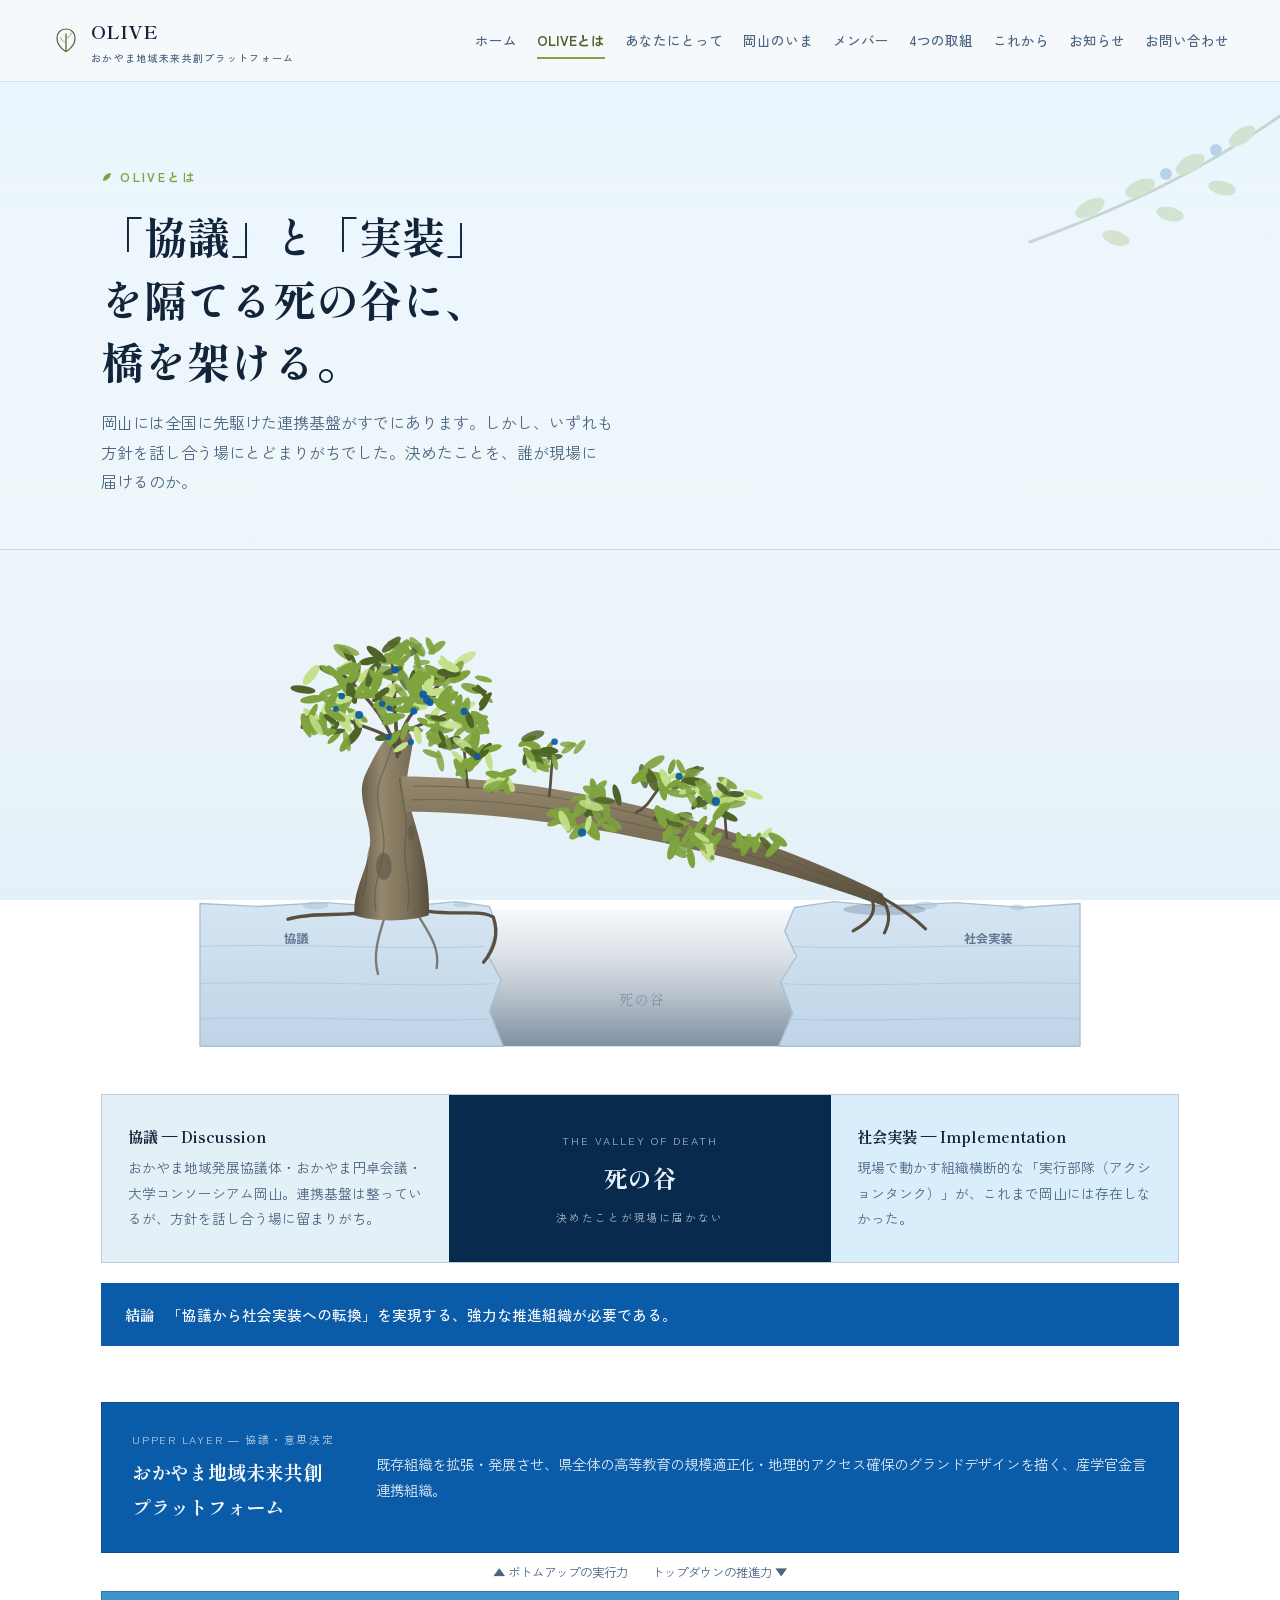
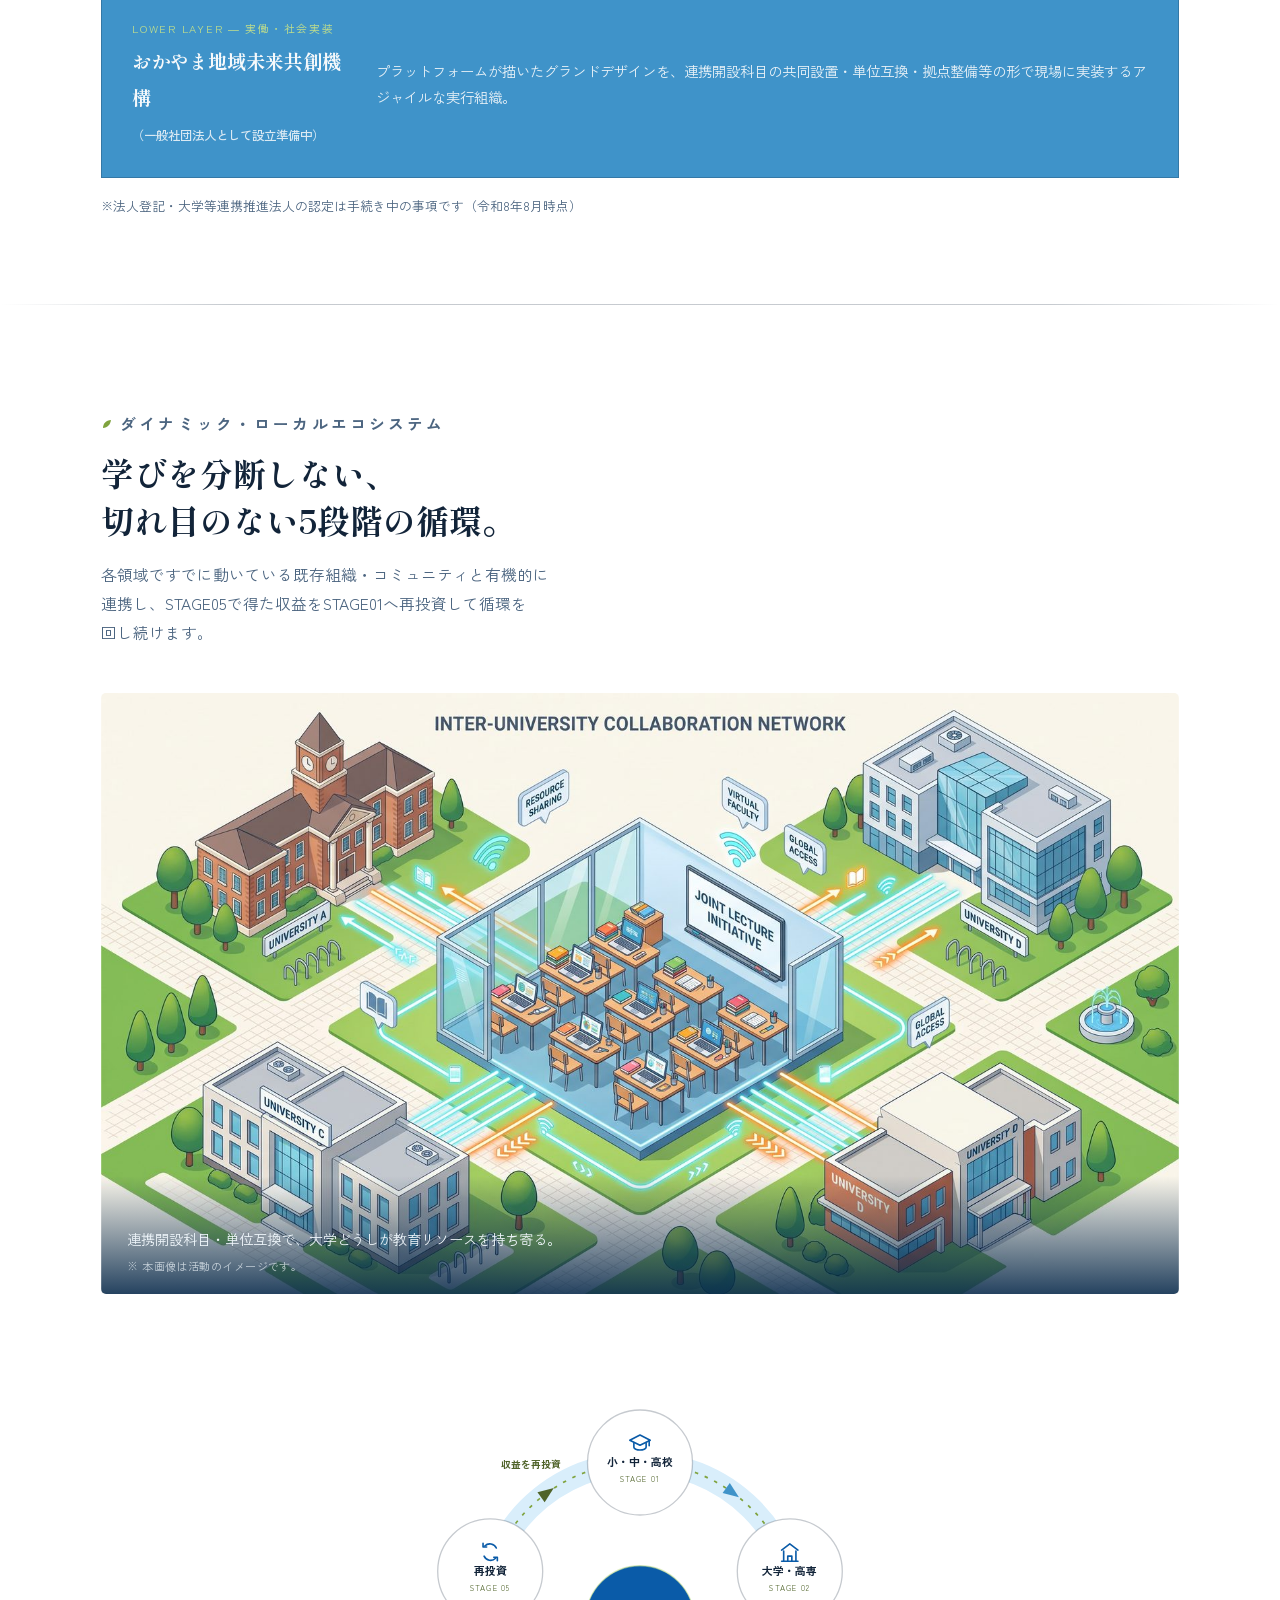
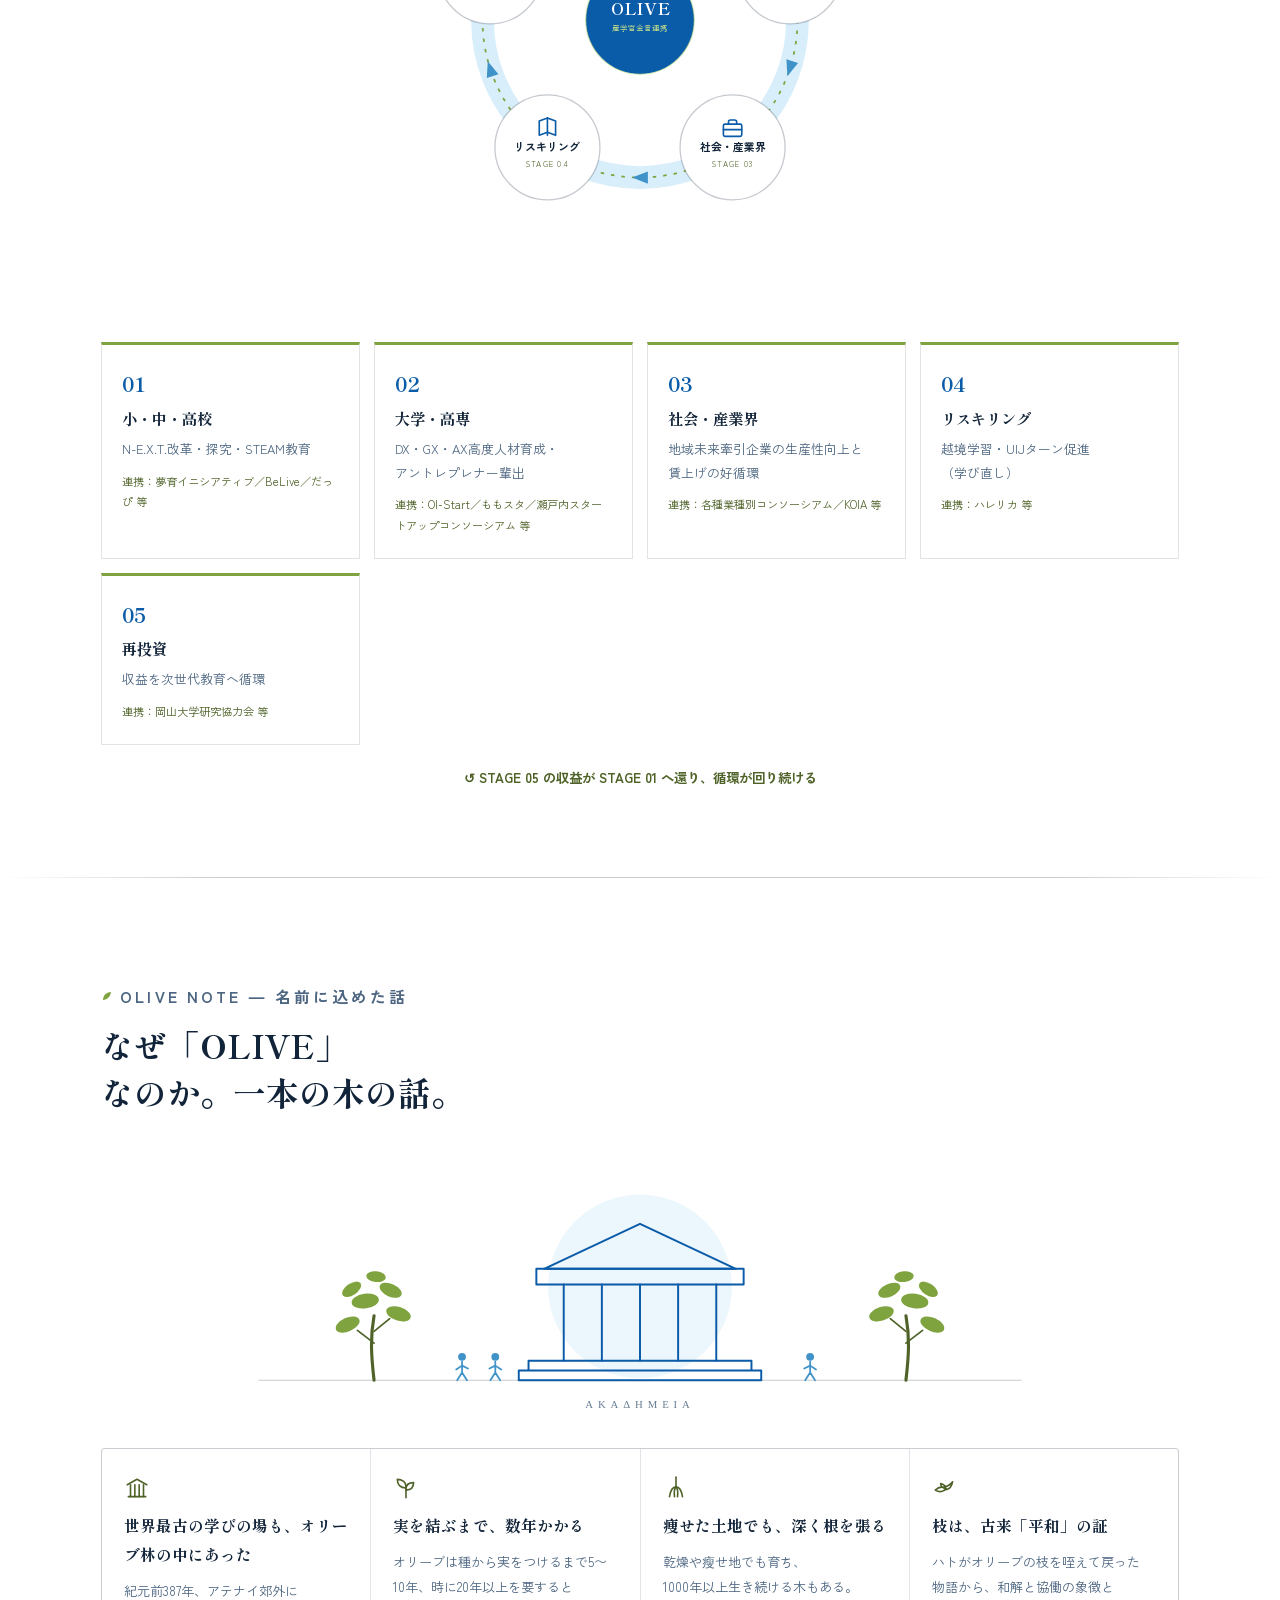
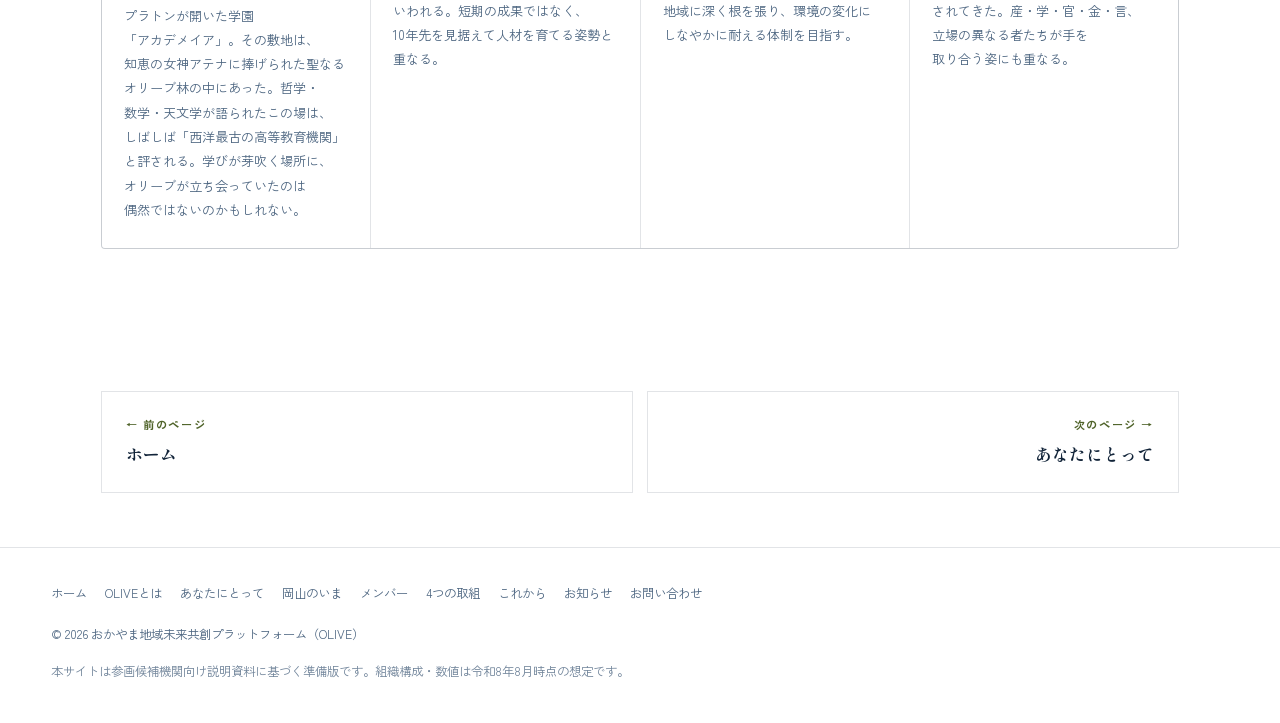
==== about.html @ 31aaec97 "Add files via upload" ====
<!DOCTYPE html>
<html lang="ja" class="no-js">
<head>
<meta charset="UTF-8">
<meta name="viewport" content="width=device-width, initial-scale=1">
<title>OLIVEとは｜OLIVE おかやま地域未来共創プラットフォーム</title>
<meta name="description" content="協議と実装を隔てる「死の谷」に橋を架けるOLIVEの2層構造、5段階のエコシステム、そして「OLIVE」という名前の由来。">

<link rel="preconnect" href="https://fonts.googleapis.com">
<link rel="preconnect" href="https://fonts.gstatic.com" crossorigin>
<link href="https://fonts.googleapis.com/css2?family=Shippori+Mincho:wght@500;600;700;800&family=Zen+Kaku+Gothic+New:wght@400;500;700;900&display=swap" rel="stylesheet">
<script>document.documentElement.classList.remove("no-js");</script>
<link rel="icon" href="data:image/svg+xml,%3Csvg xmlns='http://www.w3.org/2000/svg' viewBox='0 0 40 40'%3E%3Cpath d='M20 34C20 34 8 28 8 16C8 9 13 4 20 4C27 4 32 9 32 16C32 28 20 34 20 34Z' fill='none' stroke='%234f6329' stroke-width='2.6'/%3E%3Cpath d='M20 34V10' stroke='%234f6329' stroke-width='2.6'/%3E%3C/svg%3E">
<meta name="theme-color" content="#0a5ba8">
<meta property="og:type" content="website">
<meta property="og:site_name" content="おかやま地域未来共創プラットフォーム（OLIVE）">
<meta property="og:title" content="OLIVEとは｜OLIVE">
<meta property="og:description" content="協議と実装を隔てる「死の谷」に橋を架けるOLIVEの2層構造、5段階のエコシステム、そして「OLIVE」という名前の由来。">
<meta property="og:image" content="kodai-workshop.jpg">
<meta name="twitter:card" content="summary_large_image">
<link rel="stylesheet" href="style.css">
</head>
<body>
<a class="skip" href="#main">本文へスキップ</a>
<svg width="0" height="0" style="position:absolute" aria-hidden="true"><defs>
<symbol id="i-academy" viewBox="0 0 24 24"><path d="M3 9l9-5 9 5"/><path d="M4 20h16"/><path d="M6 20V9M10 20V9M14 20V9M18 20V9"/></symbol>
<symbol id="i-seedling" viewBox="0 0 24 24"><path d="M12 21V11"/><path d="M12 11C12 6 8 4 4 4c0 4 2 8 8 8Z"/><path d="M12 13C12 9 15 7 19 7c0 4-2 7-7 7Z"/></symbol>
<symbol id="i-roots" viewBox="0 0 24 24"><path d="M12 2v9"/><path d="M12 11c-3 0-5 3-6 9"/><path d="M12 11c3 0 5 3 6 9"/><path d="M12 11c-1.4 1.5-2 4.5-1.4 9"/><path d="M12 11c1.4 1.5 2 4.5 1.4 9"/></symbol>
<symbol id="i-dove" viewBox="0 0 24 24"><path d="M3 14c4 2.5 8 1.4 10-1.6-3 .2-5-1.6-5-4.6 3 .8 5 2.8 5 5.8 3-.6 5.4-3.4 6-7.4-2.6 3.6-6.4 5-10 5-2 0-4 .8-6 2.8Z"/></symbol>
<symbol id="i-cap" viewBox="0 0 24 24"><path d="M12 4 2 9l10 5 10-5-10-5Z"/><path d="M6 11.5V16c0 1.4 2.8 2.6 6 2.6s6-1.2 6-2.6v-4.5"/><path d="M21 9v5.5"/></symbol>
<symbol id="i-university" viewBox="0 0 24 24"><path d="M4 10l8-6 8 6"/><path d="M4 21h16"/><path d="M6 21V11M18 21V11M10 21v-5h4v5"/></symbol>
<symbol id="i-gov" viewBox="0 0 24 24"><path d="M4 10l8-6 8 6"/><path d="M4 21h16"/><path d="M6 21V11M10 21V11M14 21V11M18 21V11"/><path d="M12 4V1M12 1l3 1-3 1"/></symbol>
<symbol id="i-briefcase" viewBox="0 0 24 24"><rect x="3" y="8" width="18" height="12" rx="1.6"/><path d="M8 8V6a2 2 0 0 1 2-2h4a2 2 0 0 1 2 2v2"/><path d="M3 13.5h18"/></symbol>
<symbol id="i-coins" viewBox="0 0 24 24"><ellipse cx="12" cy="7" rx="7.5" ry="3"/><path d="M4.5 7v10c0 1.7 3.4 3 7.5 3s7.5-1.3 7.5-3V7"/><path d="M4.5 12c0 1.7 3.4 3 7.5 3s7.5-1.3 7.5-3"/></symbol>
<symbol id="i-speech" viewBox="0 0 24 24"><path d="M4 5h16v10H10l-4.5 4v-4H4Z"/><path d="M8 9h8M8 12h5"/></symbol>
<symbol id="i-book" viewBox="0 0 24 24"><path d="M4 5v14l8-3 8 3V5l-8-3-8 3Z"/><path d="M12 2v17"/></symbol>
<symbol id="i-cycle" viewBox="0 0 24 24"><path d="M18 8a7 7 0 0 0-11.3-2"/><path d="M6 16a7 7 0 0 0 11.3 2"/><path d="M5 3.5V7h3.5"/><path d="M19 20.5V17h-3.5"/></symbol>
<symbol id="i-alert" viewBox="0 0 24 24"><path d="M12 3 2 20h20L12 3Z"/><path d="M12 10v4M12 17.5v.01"/></symbol>
<symbol id="i-gear" viewBox="0 0 24 24"><circle cx="12" cy="12" r="3.4"/><path d="M12 2v3M12 19v3M2 12h3M19 12h3M4.9 4.9l2.2 2.2M16.9 16.9l2.2 2.2M19.1 4.9l-2.2 2.2M7.1 16.9l-2.2 2.2"/></symbol>
<symbol id="i-sun" viewBox="0 0 24 24"><circle cx="12" cy="12" r="4.5"/><path d="M12 1.5v3M12 19.5v3M1.5 12h3M19.5 12h3M4.6 4.6l2.1 2.1M17.3 17.3l2.1 2.1M19.4 4.6l-2.1 2.1M6.7 17.3l-2.1 2.1"/></symbol>
<symbol id="i-users" viewBox="0 0 24 24"><circle cx="9" cy="8" r="3.4"/><path d="M2.5 20c0-3.6 2.9-6 6.5-6s6.5 2.4 6.5 6"/><path d="M16.5 5.2a3.4 3.4 0 0 1 0 6.6"/><path d="M18 14.4c2.1.7 3.5 2.6 3.5 5.6"/></symbol>
<symbol id="i-check" viewBox="0 0 24 24"><path d="M4 12.5 9.5 18 20 6.5"/></symbol>
<symbol id="i-map" viewBox="0 0 24 24"><path d="M9 4 3 6.5v13L9 17l6 3 6-2.5v-13L15 7 9 4Z"/><path d="M9 4v13M15 7v13"/></symbol>
</defs></svg>
<div id="scrollProgress"></div>
<header class="site">
  <div class="nav-row">
    <a class="brand" href="index.html">
      <svg class="brand-mark" viewBox="0 0 40 40" fill="none" aria-hidden="true">
        <path d="M20 34C20 34 8 28 8 16C8 9 13 4 20 4C27 4 32 9 32 16C32 28 20 34 20 34Z" stroke="currentColor" stroke-width="1.6" style="color:var(--olive-deep)"/>
        <path d="M20 34V10" stroke="currentColor" stroke-width="1.6" style="color:var(--olive-deep)"/>
        <path d="M20 22C20 22 14 21 13 15" stroke="currentColor" stroke-width="1.2" style="color:var(--olive)"/>
        <path d="M20 16C20 16 26 15 27 9" stroke="currentColor" stroke-width="1.2" style="color:var(--olive)"/>
      </svg>
      <span class="brand-text">OLIVE<small>おかやま地域未来共創プラットフォーム</small></span>
    </a>
    <nav class="links" id="navLinks">
      <a href="index.html">ホーム</a>
      <a href="about.html" class="active">OLIVEとは</a>
      <a href="stakeholders.html">あなたにとって</a>
      <a href="issue.html">岡山のいま</a>
      <a href="members.html">メンバー</a>
      <a href="initiatives.html">4つの取組</a>
      <a href="roadmap.html">これから</a>
      <a href="news.html">お知らせ</a>
      <a href="contact.html">お問い合わせ</a>
    </nav>
    <button class="nav-toggle-btn" id="navToggleBtn" aria-label="メニューを開く" aria-expanded="false" aria-controls="navLinks">
      <svg viewBox="0 0 24 24" fill="none" stroke="currentColor" stroke-width="2" stroke-linecap="round"><path d="M3 6h18M3 12h18M3 18h18"/></svg>
    </button>
  </div>
</header>
<main id="main">
  <div class="page-head-band">
    <div class="wrap">
      <svg class="ph-deco" viewBox="0 0 300 200" aria-hidden="true">
<path d="M10 180 C 90 150, 190 110, 292 30" stroke="var(--olive-deep)" stroke-width="3" fill="none" stroke-linecap="round"/>
<g fill="var(--olive)">
  <ellipse cx="70" cy="146" rx="16" ry="8" transform="rotate(-28 70 146)"/>
  <ellipse cx="120" cy="126" rx="16" ry="8" transform="rotate(-24 120 126)"/>
  <ellipse cx="170" cy="102" rx="16" ry="8" transform="rotate(-30 170 102)"/>
  <ellipse cx="222" cy="74" rx="15" ry="7.5" transform="rotate(-34 222 74)"/>
  <ellipse cx="96" cy="176" rx="14" ry="7" transform="rotate(18 96 176)"/>
  <ellipse cx="150" cy="152" rx="14" ry="7" transform="rotate(14 150 152)"/>
  <ellipse cx="202" cy="126" rx="14" ry="7" transform="rotate(12 202 126)"/>
</g>
<g fill="var(--navy)"><circle cx="146" cy="112" r="6"/><circle cx="196" cy="88" r="6"/></g>
</svg>
      <div class="ph-inner page-enter">
        <p class="eyebrow">OLIVEとは</p>
        <h1>「協議」と「実装」を隔てる死の谷に、橋を架ける。</h1>
        <p class="ph-lede">岡山には全国に先駆けた連携基盤がすでにあります。しかし、いずれも方針を話し合う場にとどまりがちでした。決めたことを、誰が現場に届けるのか。</p>
      </div>
    </div>
  </div>

  <section id="valley">
    <div class="wrap">
      <div class="section-art art-wide reveal draw bridge-art" role="img" aria-label="谷を挟んだ二つの崖に、オリーブの木の枝が橋を架けているイラスト">
<svg viewBox="0 0 900 424">
  <defs>
    <linearGradient id="chasmDepth" x1="0" y1="0" x2="0" y2="1">
      <stop offset="0%" stop-color="var(--rock-2)" stop-opacity=".16"/>
      <stop offset="58%" stop-color="var(--sea-deep)" stop-opacity=".26"/>
      <stop offset="100%" stop-color="var(--sea-deep)" stop-opacity=".52"/>
    </linearGradient>
    <linearGradient id="cliffFace" x1="0" y1="0" x2="0" y2="1">
      <stop offset="0%" stop-color="var(--rock)"/><stop offset="100%" stop-color="var(--rock-2)"/>
    </linearGradient>
    <linearGradient id="barkV" x1="0" y1="0" x2="1" y2="0">
      <stop offset="0%" stop-color="var(--bark-2)"/><stop offset="36%" stop-color="var(--bark-3)"/>
      <stop offset="70%" stop-color="var(--bark)"/><stop offset="100%" stop-color="var(--bark-2)"/>
    </linearGradient>
    <linearGradient id="barkH" x1="0" y1="0" x2="0" y2="1">
      <stop offset="0%" stop-color="var(--bark-3)"/><stop offset="42%" stop-color="var(--bark)"/>
      <stop offset="100%" stop-color="var(--bark-2)"/>
    </linearGradient>
  </defs>

  <rect x="296" y="284" width="312" height="140" fill="url(#chasmDepth)"/>

  <g fill="url(#cliffFace)" stroke="var(--rock-line)" stroke-width="1.4" stroke-linejoin="round">
    <path d="M0,278 L58,281 L128,277 L198,282 L262,276 L296,281 L304,304 L294,330 L308,356 L296,388 L310,424 L0,424 Z"/>
    <path d="M900,278 L842,282 L772,277 L702,281 L648,276 L608,282 L598,306 L610,332 L594,358 L606,390 L592,424 L900,424 Z"/>
  </g>
  <g stroke="var(--rock-line)" stroke-width="1.1" fill="none" opacity=".62">
    <path d="M0,322 C90,318 200,326 292,322 M0,360 C100,356 210,364 300,360 M0,396 C90,392 200,400 296,396"/>
    <path d="M900,322 C810,318 700,326 604,322 M900,360 C800,356 690,364 596,360 M900,396 C810,392 700,400 600,396"/>
  </g>
  <g fill="var(--rock-line)" opacity=".5">
    <ellipse cx="118" cy="280" rx="13" ry="4"/><ellipse cx="268" cy="279" rx="9" ry="3"/>
    <ellipse cx="742" cy="280" rx="12" ry="4"/><ellipse cx="836" cy="282" rx="8" ry="3"/>
  </g>
  <ellipse cx="700" cy="284" rx="42" ry="6" fill="var(--sea-deep)" opacity=".2"/>

  <g stroke="var(--bark-2)" fill="none" stroke-linecap="round">
    <path d="M174,286 C146,292 116,286 90,294" stroke-width="3.4"/>
    <path d="M234,286 C264,290 288,284 300,292 C306,310 300,326 290,338" stroke-width="3.4"/>
    <path d="M190,288 C184,308 176,328 182,350" stroke-width="2.4" opacity=".7"/>
    <path d="M222,288 C232,306 246,322 242,344" stroke-width="2.4" opacity=".7"/>
  </g>

  <path d="M158,290 C156,262 174,240 174,214 C174,188 158,168 170,144
           C180,124 186,112 196,104 C208,96 220,102 217,118
           C214,138 208,156 214,176 C222,204 236,244 234,290
           C212,297 178,297 158,290 Z" fill="url(#barkV)"/>
  <g stroke="var(--bark-2)" stroke-width="1.3" fill="none" opacity=".55">
    <path d="M180,286 C174,258 190,238 188,212 C186,186 176,168 186,146 C193,130 195,120 199,110"/>
    <path d="M212,286 C218,258 206,238 210,214 C214,190 206,170 204,150"/>
    <path d="M166,270 C174,252 168,234 174,220"/>
  </g>
  <ellipse cx="188" cy="240" rx="8" ry="14" fill="var(--bark-2)" opacity=".55"/>
  <ellipse cx="216" cy="206" rx="4" ry="8" fill="var(--bark-2)" opacity=".42"/>
  <path d="M202,126 C197,96 167,104 132,80" stroke="var(--bark-2)" stroke-width="3.4" fill="none" stroke-linecap="round"/>
      <path d="M204,122 C199,92 238,98 272,74" stroke="var(--bark-2)" stroke-width="3.4" fill="none" stroke-linecap="round"/>
      <path d="M203,118 C198,88 200,70 198,46" stroke="var(--bark-2)" stroke-width="3.4" fill="none" stroke-linecap="round"/>
      <path d="M202,128 C197,98 174,68 146,44" stroke="var(--bark-2)" stroke-width="3.4" fill="none" stroke-linecap="round"/>
      <path d="M204,124 C199,94 231,66 258,42" stroke="var(--bark-2)" stroke-width="3.4" fill="none" stroke-linecap="round"/>
      <path d="M203,120 C198,90 199,50 196,26" stroke="var(--bark-2)" stroke-width="3.4" fill="none" stroke-linecap="round"/>

  <g class="bridge-grow">
    <path d="M206,148 C340,148 520,180 698,268 L704,282 C520,216 340,184 210,184 Z" fill="url(#barkH)"/>
    <g stroke="var(--bark-2)" stroke-width="1.1" fill="none" opacity=".5">
      <path d="M218,158 C344,156 522,192 694,272 M216,172 C344,168 520,202 688,277"/>
    </g>
    <g stroke="var(--bark-2)" stroke-width="3.2" fill="none" stroke-linecap="round">
      <path d="M694,270 C712,280 728,290 742,304"/>
      <path d="M688,276 C692,290 682,298 668,306"/>
      <path d="M698,274 C706,286 706,296 700,308"/>
    </g>
    <path d="M274,159 C272,151 272,131 270,121" stroke="var(--bark-2)" stroke-width="2.8" fill="none" stroke-linecap="round"/>
      <path d="M357,168 C359,160 359,132 362,122" stroke="var(--bark-2)" stroke-width="2.8" fill="none" stroke-linecap="round"/>
      <path d="M446,185 C463,177 463,161 480,151" stroke="var(--bark-2)" stroke-width="2.8" fill="none" stroke-linecap="round"/>
      <path d="M539,211 C537,203 537,179 536,169" stroke="var(--bark-2)" stroke-width="2.8" fill="none" stroke-linecap="round"/>
      <path d="M396,175 C396,167 396,203 396,193" stroke="var(--bark-2)" stroke-width="2.2" fill="none" stroke-linecap="round"/>
      <path d="M497,199 C500,191 500,223 504,213" stroke="var(--bark-2)" stroke-width="2.2" fill="none" stroke-linecap="round"/>
  </g>

  <g class="fade-late">
      <ellipse cx="266.3" cy="46.0" rx="11.6" ry="4.2" transform="rotate(-29 266.3 46.0)" fill="var(--olive)" opacity="1"/>
      <ellipse cx="197.5" cy="86.5" rx="9.5" ry="3.3" transform="rotate(9 197.5 86.5)" fill="var(--olive)" opacity=".92"/>
      <ellipse cx="221.4" cy="17.6" rx="11.1" ry="3.5" transform="rotate(43 221.4 17.6)" fill="var(--olive)" opacity="1"/>
      <ellipse cx="160.3" cy="95.6" rx="8.7" ry="3.2" transform="rotate(78 160.3 95.6)" fill="var(--olive-deep)" opacity="1"/>
      <ellipse cx="189.6" cy="63.4" rx="11.3" ry="4.3" transform="rotate(-58 189.6 63.4)" fill="var(--olive-light)" opacity=".82"/>
      <ellipse cx="183.2" cy="38.8" rx="12.6" ry="4.3" transform="rotate(-6 183.2 38.8)" fill="var(--olive)" opacity=".82"/>
      <ellipse cx="229.7" cy="63.2" rx="12.5" ry="4.4" transform="rotate(10 229.7 63.2)" fill="var(--olive-deep)" opacity=".92"/>
      <ellipse cx="241.1" cy="106.9" rx="12.5" ry="4.2" transform="rotate(-57 241.1 106.9)" fill="var(--olive)" opacity=".92"/>
      <ellipse cx="178.4" cy="38.0" rx="11.8" ry="4.0" transform="rotate(-53 178.4 38.0)" fill="var(--olive-deep)" opacity="1"/>
      <ellipse cx="144.4" cy="75.2" rx="11.9" ry="4.7" transform="rotate(80 144.4 75.2)" fill="var(--olive)" opacity=".92"/>
      <ellipse cx="203.5" cy="15.3" rx="12.5" ry="4.5" transform="rotate(22 203.5 15.3)" fill="var(--olive)" opacity="1"/>
      <ellipse cx="219.8" cy="99.7" rx="8.7" ry="3.0" transform="rotate(11 219.8 99.7)" fill="var(--olive)" opacity=".92"/>
      <ellipse cx="155.4" cy="62.9" rx="10.8" ry="3.6" transform="rotate(23 155.4 62.9)" fill="var(--olive)" opacity="1"/>
      <ellipse cx="146.0" cy="87.1" rx="8.5" ry="2.8" transform="rotate(63 146.0 87.1)" fill="var(--olive-deep)" opacity=".82"/>
      <ellipse cx="200.7" cy="29.7" rx="13.0" ry="5.0" transform="rotate(57 200.7 29.7)" fill="var(--olive-light)" opacity=".82"/>
      <ellipse cx="220.2" cy="76.3" rx="12.7" ry="4.2" transform="rotate(3 220.2 76.3)" fill="var(--olive-light)" opacity="1"/>
      <ellipse cx="192.5" cy="74.8" rx="11.6" ry="4.5" transform="rotate(37 192.5 74.8)" fill="var(--olive-deep)" opacity=".92"/>
      <ellipse cx="200.6" cy="38.6" rx="11.0" ry="3.4" transform="rotate(-60 200.6 38.6)" fill="var(--olive-light)" opacity="1"/>
      <ellipse cx="142.6" cy="65.5" rx="8.3" ry="3.1" transform="rotate(4 142.6 65.5)" fill="var(--olive)" opacity=".92"/>
      <ellipse cx="146.8" cy="21.0" rx="12.4" ry="5.0" transform="rotate(37 146.8 21.0)" fill="var(--olive)" opacity=".82"/>
      <ellipse cx="168.9" cy="58.6" rx="11.2" ry="3.8" transform="rotate(-60 168.9 58.6)" fill="var(--olive)" opacity="1"/>
      <ellipse cx="170.8" cy="64.0" rx="12.4" ry="4.4" transform="rotate(-7 170.8 64.0)" fill="var(--olive)" opacity="1"/>
      <ellipse cx="198.5" cy="60.1" rx="8.9" ry="3.0" transform="rotate(-8 198.5 60.1)" fill="var(--olive-deep)" opacity=".82"/>
      <ellipse cx="250.6" cy="100.8" rx="9.2" ry="3.0" transform="rotate(-7 250.6 100.8)" fill="var(--olive)" opacity=".92"/>
      <ellipse cx="186.0" cy="81.6" rx="11.9" ry="4.5" transform="rotate(61 186.0 81.6)" fill="var(--olive)" opacity=".92"/>
      <ellipse cx="250.7" cy="31.2" rx="8.3" ry="2.8" transform="rotate(57 250.7 31.2)" fill="var(--olive-light)" opacity="1"/>
      <ellipse cx="243.6" cy="111.7" rx="13.0" ry="4.2" transform="rotate(21 243.6 111.7)" fill="var(--olive)" opacity="1"/>
      <ellipse cx="171.1" cy="43.7" rx="12.1" ry="4.8" transform="rotate(-36 171.1 43.7)" fill="var(--olive-light)" opacity="1"/>
      <ellipse cx="150.5" cy="113.0" rx="11.9" ry="4.1" transform="rotate(-53 150.5 113.0)" fill="var(--olive)" opacity="1"/>
      <ellipse cx="190.8" cy="45.6" rx="8.9" ry="2.9" transform="rotate(26 190.8 45.6)" fill="var(--olive)" opacity=".92"/>
      <ellipse cx="222.5" cy="30.1" rx="8.6" ry="3.0" transform="rotate(76 222.5 30.1)" fill="var(--olive)" opacity="1"/>
      <ellipse cx="187.2" cy="108.2" rx="8.4" ry="3.4" transform="rotate(-10 187.2 108.2)" fill="var(--olive-deep)" opacity="1"/>
      <ellipse cx="184.7" cy="64.3" rx="11.0" ry="3.6" transform="rotate(-40 184.7 64.3)" fill="var(--olive-deep)" opacity="1"/>
      <ellipse cx="250.8" cy="113.8" rx="8.9" ry="2.8" transform="rotate(37 250.8 113.8)" fill="var(--olive)" opacity="1"/>
      <ellipse cx="208.1" cy="48.6" rx="12.5" ry="4.5" transform="rotate(67 208.1 48.6)" fill="var(--olive-deep)" opacity=".82"/>
      <ellipse cx="293.3" cy="66.9" rx="8.3" ry="2.5" transform="rotate(44 293.3 66.9)" fill="var(--olive)" opacity=".92"/>
      <ellipse cx="152.9" cy="25.5" rx="10.6" ry="3.7" transform="rotate(55 152.9 25.5)" fill="var(--olive-deep)" opacity="1"/>
      <ellipse cx="128.9" cy="39.3" rx="8.6" ry="2.9" transform="rotate(27 128.9 39.3)" fill="var(--olive-deep)" opacity=".92"/>
      <ellipse cx="219.8" cy="18.6" rx="9.2" ry="3.2" transform="rotate(-45 219.8 18.6)" fill="var(--olive-deep)" opacity=".82"/>
      <ellipse cx="197.3" cy="87.4" rx="12.9" ry="3.9" transform="rotate(-8 197.3 87.4)" fill="var(--olive)" opacity=".92"/>
      <ellipse cx="205.2" cy="70.1" rx="10.5" ry="3.6" transform="rotate(-9 205.2 70.1)" fill="var(--olive)" opacity="1"/>
      <ellipse cx="284.7" cy="89.3" rx="10.8" ry="3.8" transform="rotate(47 284.7 89.3)" fill="var(--olive)" opacity="1"/>
      <ellipse cx="256.5" cy="77.2" rx="11.5" ry="4.4" transform="rotate(38 256.5 77.2)" fill="var(--olive)" opacity=".82"/>
      <ellipse cx="275.4" cy="92.2" rx="8.9" ry="2.9" transform="rotate(-54 275.4 92.2)" fill="var(--olive-deep)" opacity=".82"/>
      <ellipse cx="254.4" cy="78.3" rx="9.8" ry="3.2" transform="rotate(75 254.4 78.3)" fill="var(--olive)" opacity="1"/>
      <ellipse cx="115.3" cy="69.1" rx="12.9" ry="4.1" transform="rotate(-7 115.3 69.1)" fill="var(--olive)" opacity="1"/>
      <ellipse cx="205.5" cy="118.1" rx="8.7" ry="3.0" transform="rotate(-32 205.5 118.1)" fill="var(--olive-light)" opacity="1"/>
      <ellipse cx="278.1" cy="58.1" rx="11.6" ry="4.6" transform="rotate(18 278.1 58.1)" fill="var(--olive)" opacity=".92"/>
      <ellipse cx="266.8" cy="100.6" rx="10.1" ry="3.1" transform="rotate(-44 266.8 100.6)" fill="var(--olive)" opacity=".92"/>
      <ellipse cx="290.0" cy="48.4" rx="9.1" ry="2.9" transform="rotate(14 290.0 48.4)" fill="var(--olive)" opacity=".92"/>
      <ellipse cx="113.7" cy="44.2" rx="12.4" ry="4.9" transform="rotate(-52 113.7 44.2)" fill="var(--olive-light)" opacity="1"/>
      <ellipse cx="136.7" cy="98.8" rx="9.1" ry="3.0" transform="rotate(-51 136.7 98.8)" fill="var(--olive-deep)" opacity="1"/>
      <ellipse cx="142.7" cy="70.0" rx="11.0" ry="4.1" transform="rotate(-4 142.7 70.0)" fill="var(--olive-light)" opacity="1"/>
      <ellipse cx="225.1" cy="49.6" rx="9.9" ry="3.0" transform="rotate(31 225.1 49.6)" fill="var(--olive)" opacity=".92"/>
      <ellipse cx="151.1" cy="40.0" rx="11.7" ry="4.1" transform="rotate(11 151.1 40.0)" fill="var(--olive)" opacity=".92"/>
      <ellipse cx="214.3" cy="72.1" rx="11.6" ry="4.4" transform="rotate(-58 214.3 72.1)" fill="var(--olive)" opacity="1"/>
      <ellipse cx="250.3" cy="69.6" rx="9.9" ry="3.1" transform="rotate(61 250.3 69.6)" fill="var(--olive)" opacity=".92"/>
      <ellipse cx="208.8" cy="28.5" rx="8.3" ry="2.8" transform="rotate(-42 208.8 28.5)" fill="var(--olive)" opacity="1"/>
      <ellipse cx="242.7" cy="99.3" rx="8.2" ry="2.7" transform="rotate(-12 242.7 99.3)" fill="var(--olive-deep)" opacity="1"/>
      <ellipse cx="130.7" cy="61.8" rx="9.6" ry="3.3" transform="rotate(-20 130.7 61.8)" fill="var(--olive)" opacity=".92"/>
      <ellipse cx="139.6" cy="58.4" rx="8.7" ry="3.1" transform="rotate(-23 139.6 58.4)" fill="var(--olive)" opacity=".92"/>
      <ellipse cx="148.9" cy="96.3" rx="8.7" ry="3.3" transform="rotate(40 148.9 96.3)" fill="var(--olive-light)" opacity="1"/>
      <ellipse cx="235.6" cy="14.5" rx="9.5" ry="3.5" transform="rotate(67 235.6 14.5)" fill="var(--olive)" opacity=".92"/>
      <ellipse cx="151.3" cy="18.8" rx="12.3" ry="4.0" transform="rotate(21 151.3 18.8)" fill="var(--olive)" opacity=".82"/>
      <ellipse cx="247.7" cy="91.0" rx="10.4" ry="4.1" transform="rotate(-34 247.7 91.0)" fill="var(--olive)" opacity="1"/>
      <ellipse cx="231.5" cy="93.2" rx="10.4" ry="3.3" transform="rotate(26 231.5 93.2)" fill="var(--olive)" opacity="1"/>
      <ellipse cx="195.7" cy="13.2" rx="12.0" ry="4.2" transform="rotate(-39 195.7 13.2)" fill="var(--olive-deep)" opacity=".92"/>
      <ellipse cx="196.8" cy="60.5" rx="10.0" ry="3.3" transform="rotate(-70 196.8 60.5)" fill="var(--olive-light)" opacity=".92"/>
      <ellipse cx="261.8" cy="78.4" rx="10.9" ry="3.8" transform="rotate(-28 261.8 78.4)" fill="var(--olive)" opacity="1"/>
      <ellipse cx="252.4" cy="70.4" rx="12.5" ry="4.4" transform="rotate(-38 252.4 70.4)" fill="var(--olive)" opacity=".82"/>
      <ellipse cx="160.8" cy="85.5" rx="12.5" ry="3.8" transform="rotate(33 160.8 85.5)" fill="var(--olive)" opacity="1"/>
      <ellipse cx="147.7" cy="35.8" rx="10.1" ry="3.4" transform="rotate(-36 147.7 35.8)" fill="var(--olive-light)" opacity=".82"/>
      <ellipse cx="130.4" cy="101.8" rx="8.2" ry="2.6" transform="rotate(1 130.4 101.8)" fill="var(--olive)" opacity=".82"/>
      <ellipse cx="137.0" cy="108.5" rx="8.7" ry="2.8" transform="rotate(-43 137.0 108.5)" fill="var(--olive)" opacity="1"/>
      <ellipse cx="105.3" cy="59.1" rx="12.9" ry="3.9" transform="rotate(8 105.3 59.1)" fill="var(--olive-deep)" opacity="1"/>
      <ellipse cx="149.8" cy="38.1" rx="12.2" ry="4.8" transform="rotate(-27 149.8 38.1)" fill="var(--olive)" opacity="1"/>
      <ellipse cx="237.7" cy="47.7" rx="11.6" ry="4.3" transform="rotate(30 237.7 47.7)" fill="var(--olive)" opacity="1"/>
      <ellipse cx="240.5" cy="101.5" rx="10.5" ry="3.7" transform="rotate(-21 240.5 101.5)" fill="var(--olive)" opacity=".92"/>
      <ellipse cx="199.6" cy="27.6" rx="9.2" ry="3.0" transform="rotate(-28 199.6 27.6)" fill="var(--olive)" opacity="1"/>
      <ellipse cx="271.3" cy="27.3" rx="12.1" ry="4.7" transform="rotate(-30 271.3 27.3)" fill="var(--olive-light)" opacity=".82"/>
      <ellipse cx="272.8" cy="76.6" rx="10.1" ry="3.5" transform="rotate(-25 272.8 76.6)" fill="var(--olive-light)" opacity=".82"/>
      <ellipse cx="198.6" cy="108.6" rx="9.8" ry="3.6" transform="rotate(-51 198.6 108.6)" fill="var(--olive)" opacity="1"/>
      <ellipse cx="145.8" cy="52.3" rx="11.5" ry="4.2" transform="rotate(53 145.8 52.3)" fill="var(--olive)" opacity="1"/>
      <ellipse cx="222.8" cy="106.1" rx="9.5" ry="3.5" transform="rotate(76 222.8 106.1)" fill="var(--olive-light)" opacity="1"/>
      <ellipse cx="194.8" cy="91.4" rx="9.3" ry="3.4" transform="rotate(-18 194.8 91.4)" fill="var(--olive)" opacity="1"/>
      <ellipse cx="254.9" cy="112.7" rx="12.4" ry="3.9" transform="rotate(-23 254.9 112.7)" fill="var(--olive-deep)" opacity="1"/>
      <ellipse cx="122.3" cy="95.8" rx="12.2" ry="4.7" transform="rotate(-53 122.3 95.8)" fill="var(--olive)" opacity=".92"/>
      <ellipse cx="114.7" cy="85.3" rx="11.2" ry="3.6" transform="rotate(35 114.7 85.3)" fill="var(--olive-light)" opacity="1"/>
      <ellipse cx="256.4" cy="62.2" rx="11.5" ry="4.1" transform="rotate(48 256.4 62.2)" fill="var(--olive)" opacity=".82"/>
      <ellipse cx="211.9" cy="79.1" rx="12.7" ry="4.1" transform="rotate(-2 211.9 79.1)" fill="var(--olive)" opacity="1"/>
      <ellipse cx="195.8" cy="70.7" rx="10.8" ry="3.4" transform="rotate(20 195.8 70.7)" fill="var(--olive)" opacity=".92"/>
      <ellipse cx="209.1" cy="101.8" rx="9.8" ry="3.2" transform="rotate(-72 209.1 101.8)" fill="var(--olive)" opacity="1"/>
      <ellipse cx="227.0" cy="31.5" rx="8.4" ry="2.7" transform="rotate(-3 227.0 31.5)" fill="var(--olive)" opacity=".82"/>
      <ellipse cx="158.9" cy="44.0" rx="12.0" ry="4.1" transform="rotate(-71 158.9 44.0)" fill="var(--olive-deep)" opacity=".92"/>
      <ellipse cx="188.6" cy="74.3" rx="12.3" ry="4.9" transform="rotate(-9 188.6 74.3)" fill="var(--olive)" opacity="1"/>
      <ellipse cx="242.2" cy="16.3" rx="10.7" ry="3.9" transform="rotate(-37 242.2 16.3)" fill="var(--olive)" opacity=".92"/>
      <ellipse cx="240.8" cy="50.3" rx="12.4" ry="3.8" transform="rotate(-22 240.8 50.3)" fill="var(--olive-deep)" opacity=".92"/>
      <ellipse cx="222.4" cy="14.5" rx="11.7" ry="4.0" transform="rotate(48 222.4 14.5)" fill="var(--olive)" opacity=".82"/>
      <ellipse cx="153.6" cy="57.9" rx="9.3" ry="3.6" transform="rotate(-76 153.6 57.9)" fill="var(--olive-deep)" opacity="1"/>
      <ellipse cx="205.7" cy="61.1" rx="9.8" ry="3.6" transform="rotate(50 205.7 61.1)" fill="var(--olive)" opacity=".82"/>
      <ellipse cx="180.2" cy="54.6" rx="12.5" ry="4.2" transform="rotate(-65 180.2 54.6)" fill="var(--olive)" opacity="1"/>
      <ellipse cx="198.6" cy="28.6" rx="11.7" ry="4.2" transform="rotate(29 198.6 28.6)" fill="var(--olive)" opacity=".92"/>
      <ellipse cx="217.1" cy="48.5" rx="9.8" ry="3.3" transform="rotate(-78 217.1 48.5)" fill="var(--olive-deep)" opacity="1"/>
      <ellipse cx="170.9" cy="51.8" rx="10.7" ry="4.2" transform="rotate(-47 170.9 51.8)" fill="var(--olive)" opacity=".92"/>
      <ellipse cx="246.6" cy="52.0" rx="10.9" ry="3.6" transform="rotate(-4 246.6 52.0)" fill="var(--olive)" opacity=".82"/>
      <ellipse cx="152.4" cy="57.0" rx="8.9" ry="2.9" transform="rotate(28 152.4 57.0)" fill="var(--olive)" opacity="1"/>
      <ellipse cx="208.2" cy="19.2" rx="8.1" ry="3.0" transform="rotate(26 208.2 19.2)" fill="var(--olive)" opacity="1"/>
      <ellipse cx="172.5" cy="30.0" rx="10.2" ry="3.8" transform="rotate(-12 172.5 30.0)" fill="var(--olive-deep)" opacity="1"/>
      <ellipse cx="242.2" cy="61.6" rx="11.7" ry="4.0" transform="rotate(-5 242.2 61.6)" fill="var(--olive-light)" opacity="1"/>
      <ellipse cx="165.7" cy="58.6" rx="8.2" ry="3.2" transform="rotate(5 165.7 58.6)" fill="var(--olive-light)" opacity=".82"/>
      <ellipse cx="197.6" cy="47.2" rx="8.3" ry="2.8" transform="rotate(6 197.6 47.2)" fill="var(--olive)" opacity=".92"/>
      <ellipse cx="197.4" cy="25.1" rx="11.7" ry="4.7" transform="rotate(-16 197.4 25.1)" fill="var(--olive)" opacity=".82"/>
      <ellipse cx="219.6" cy="50.0" rx="12.6" ry="4.8" transform="rotate(-57 219.6 50.0)" fill="var(--olive)" opacity="1"/>
      <ellipse cx="130.5" cy="39.5" rx="8.3" ry="3.2" transform="rotate(34 130.5 39.5)" fill="var(--olive)" opacity=".92"/>
      <ellipse cx="153.8" cy="48.7" rx="12.3" ry="3.9" transform="rotate(-35 153.8 48.7)" fill="var(--olive)" opacity="1"/>
      <ellipse cx="233.4" cy="55.0" rx="11.8" ry="4.6" transform="rotate(-68 233.4 55.0)" fill="var(--olive-light)" opacity="1"/>
      <ellipse cx="206.4" cy="18.5" rx="12.5" ry="4.8" transform="rotate(-56 206.4 18.5)" fill="var(--olive)" opacity="1"/>
      <ellipse cx="207.8" cy="44.8" rx="9.7" ry="3.8" transform="rotate(53 207.8 44.8)" fill="var(--olive)" opacity=".82"/>
      <ellipse cx="216.5" cy="59.5" rx="12.2" ry="4.4" transform="rotate(64 216.5 59.5)" fill="var(--olive)" opacity="1"/>
      <ellipse cx="227.1" cy="41.0" rx="11.1" ry="4.3" transform="rotate(36 227.1 41.0)" fill="var(--olive)" opacity=".82"/>
      <ellipse cx="155.3" cy="62.9" rx="11.5" ry="4.4" transform="rotate(71 155.3 62.9)" fill="var(--olive-deep)" opacity="1"/>
      <ellipse cx="191.5" cy="30.5" rx="8.6" ry="3.2" transform="rotate(-5 191.5 30.5)" fill="var(--olive)" opacity=".92"/>
      <ellipse cx="250.3" cy="63.8" rx="11.1" ry="3.7" transform="rotate(-49 250.3 63.8)" fill="var(--olive)" opacity="1"/>
      <ellipse cx="196.7" cy="23.6" rx="9.6" ry="3.3" transform="rotate(-57 196.7 23.6)" fill="var(--olive)" opacity=".82"/>
      <ellipse cx="163.2" cy="60.0" rx="9.4" ry="2.9" transform="rotate(-60 163.2 60.0)" fill="var(--olive)" opacity=".92"/>
      <ellipse cx="158.7" cy="40.3" rx="10.5" ry="3.3" transform="rotate(-60 158.7 40.3)" fill="var(--olive)" opacity="1"/>
      <ellipse cx="180.6" cy="23.0" rx="12.7" ry="4.3" transform="rotate(39 180.6 23.0)" fill="var(--olive-deep)" opacity="1"/>
      <ellipse cx="187.2" cy="44.1" rx="10.1" ry="3.3" transform="rotate(-9 187.2 44.1)" fill="var(--olive)" opacity=".92"/>
      <ellipse cx="197.3" cy="39.9" rx="11.1" ry="3.3" transform="rotate(-20 197.3 39.9)" fill="var(--olive-deep)" opacity=".92"/>
      <ellipse cx="175.2" cy="52.2" rx="8.5" ry="3.3" transform="rotate(43 175.2 52.2)" fill="var(--olive)" opacity="1"/>
      <ellipse cx="173.8" cy="45.9" rx="12.0" ry="3.6" transform="rotate(-75 173.8 45.9)" fill="var(--olive-deep)" opacity=".92"/>
      <ellipse cx="261.8" cy="40.1" rx="12.4" ry="4.5" transform="rotate(-55 261.8 40.1)" fill="var(--olive)" opacity=".92"/>
      <ellipse cx="222.3" cy="61.8" rx="10.4" ry="3.8" transform="rotate(-70 222.3 61.8)" fill="var(--olive)" opacity="1"/>
      <ellipse cx="240.1" cy="41.1" rx="12.1" ry="4.4" transform="rotate(32 240.1 41.1)" fill="var(--olive)" opacity="1"/>
      <ellipse cx="254.4" cy="42.0" rx="12.0" ry="4.7" transform="rotate(3 254.4 42.0)" fill="var(--olive-deep)" opacity="1"/>
      <ellipse cx="137.4" cy="42.5" rx="10.6" ry="3.3" transform="rotate(47 137.4 42.5)" fill="var(--olive)" opacity="1"/>
      <ellipse cx="254.4" cy="34.9" rx="11.9" ry="4.7" transform="rotate(26 254.4 34.9)" fill="var(--olive-light)" opacity="1"/>
      <ellipse cx="179.1" cy="46.5" rx="9.9" ry="3.3" transform="rotate(53 179.1 46.5)" fill="var(--olive)" opacity="1"/>
      <ellipse cx="171.4" cy="60.8" rx="10.7" ry="3.3" transform="rotate(46 171.4 60.8)" fill="var(--olive)" opacity="1"/>
      <ellipse cx="226.9" cy="47.9" rx="11.3" ry="4.0" transform="rotate(-31 226.9 47.9)" fill="var(--olive)" opacity="1"/>
      <ellipse cx="140.4" cy="101.9" rx="8.3" ry="2.7" transform="rotate(-8 140.4 101.9)" fill="var(--olive-deep)" opacity="1"/>
      <ellipse cx="108.4" cy="92.2" rx="8.5" ry="3.3" transform="rotate(-55 108.4 92.2)" fill="var(--olive-deep)" opacity="1"/>
      <ellipse cx="117.7" cy="97.2" rx="12.3" ry="4.9" transform="rotate(-14 117.7 97.2)" fill="var(--olive)" opacity="1"/>
      <ellipse cx="158.2" cy="105.7" rx="11.7" ry="4.3" transform="rotate(-55 158.2 105.7)" fill="var(--olive-deep)" opacity="1"/>
      <ellipse cx="120.5" cy="95.9" rx="12.6" ry="4.5" transform="rotate(42 120.5 95.9)" fill="var(--olive)" opacity=".82"/>
      <ellipse cx="133.2" cy="88.9" rx="9.3" ry="2.9" transform="rotate(67 133.2 88.9)" fill="var(--olive)" opacity=".82"/>
      <ellipse cx="150.3" cy="111.8" rx="10.8" ry="3.4" transform="rotate(77 150.3 111.8)" fill="var(--olive)" opacity=".82"/>
      <ellipse cx="128.5" cy="77.3" rx="11.0" ry="3.5" transform="rotate(-66 128.5 77.3)" fill="var(--olive-light)" opacity=".82"/>
      <ellipse cx="126.3" cy="98.6" rx="10.3" ry="3.1" transform="rotate(54 126.3 98.6)" fill="var(--olive)" opacity="1"/>
      <ellipse cx="115.3" cy="82.7" rx="10.0" ry="3.2" transform="rotate(-64 115.3 82.7)" fill="var(--olive)" opacity="1"/>
      <ellipse cx="130.8" cy="102.1" rx="9.2" ry="3.4" transform="rotate(-2 130.8 102.1)" fill="var(--olive)" opacity=".92"/>
      <ellipse cx="110.6" cy="100.6" rx="8.0" ry="2.9" transform="rotate(74 110.6 100.6)" fill="var(--olive)" opacity=".92"/>
      <ellipse cx="147.6" cy="77.1" rx="11.8" ry="3.6" transform="rotate(-51 147.6 77.1)" fill="var(--olive)" opacity=".92"/>
      <ellipse cx="148.2" cy="88.1" rx="9.3" ry="3.0" transform="rotate(47 148.2 88.1)" fill="var(--olive-light)" opacity=".92"/>
      <ellipse cx="126.1" cy="93.3" rx="11.4" ry="3.5" transform="rotate(77 126.1 93.3)" fill="var(--olive)" opacity=".92"/>
      <ellipse cx="151.3" cy="87.8" rx="8.8" ry="2.9" transform="rotate(-35 151.3 87.8)" fill="var(--olive-light)" opacity="1"/>
      <ellipse cx="133.6" cy="89.7" rx="8.7" ry="2.9" transform="rotate(35 133.6 89.7)" fill="var(--olive-deep)" opacity="1"/>
      <ellipse cx="138.6" cy="85.4" rx="11.7" ry="4.0" transform="rotate(29 138.6 85.4)" fill="var(--olive)" opacity="1"/>
      <ellipse cx="144.3" cy="69.8" rx="11.8" ry="4.0" transform="rotate(-8 144.3 69.8)" fill="var(--olive-light)" opacity="1"/>
      <ellipse cx="108.3" cy="94.6" rx="11.6" ry="4.5" transform="rotate(73 108.3 94.6)" fill="var(--olive)" opacity="1"/>
      <ellipse cx="134.0" cy="71.2" rx="11.5" ry="4.2" transform="rotate(-62 134.0 71.2)" fill="var(--olive)" opacity="1"/>
      <ellipse cx="118.7" cy="95.5" rx="12.2" ry="3.8" transform="rotate(60 118.7 95.5)" fill="var(--olive-light)" opacity=".82"/>
      <ellipse cx="161.3" cy="89.2" rx="9.9" ry="3.6" transform="rotate(69 161.3 89.2)" fill="var(--olive-light)" opacity=".82"/>
      <ellipse cx="132.4" cy="71.8" rx="11.9" ry="3.7" transform="rotate(39 132.4 71.8)" fill="var(--olive)" opacity=".92"/>
      <ellipse cx="269.6" cy="93.6" rx="8.8" ry="3.0" transform="rotate(15 269.6 93.6)" fill="var(--olive-deep)" opacity=".82"/>
      <ellipse cx="238.9" cy="85.7" rx="10.3" ry="3.9" transform="rotate(-56 238.9 85.7)" fill="var(--olive-light)" opacity=".92"/>
      <ellipse cx="283.8" cy="89.5" rx="11.2" ry="3.7" transform="rotate(-14 283.8 89.5)" fill="var(--olive)" opacity=".92"/>
      <ellipse cx="291.8" cy="68.8" rx="9.3" ry="3.0" transform="rotate(-46 291.8 68.8)" fill="var(--olive-deep)" opacity="1"/>
      <ellipse cx="231.0" cy="70.3" rx="12.5" ry="4.3" transform="rotate(-2 231.0 70.3)" fill="var(--olive)" opacity="1"/>
      <ellipse cx="264.2" cy="73.1" rx="9.5" ry="3.7" transform="rotate(-74 264.2 73.1)" fill="var(--olive)" opacity="1"/>
      <ellipse cx="246.4" cy="75.6" rx="8.8" ry="3.5" transform="rotate(42 246.4 75.6)" fill="var(--olive)" opacity="1"/>
      <ellipse cx="264.2" cy="88.9" rx="12.9" ry="5.0" transform="rotate(38 264.2 88.9)" fill="var(--olive)" opacity="1"/>
      <ellipse cx="270.9" cy="88.5" rx="8.8" ry="3.5" transform="rotate(-21 270.9 88.5)" fill="var(--olive)" opacity=".92"/>
      <ellipse cx="288.2" cy="94.8" rx="12.0" ry="4.3" transform="rotate(53 288.2 94.8)" fill="var(--olive)" opacity="1"/>
      <ellipse cx="264.0" cy="82.6" rx="10.7" ry="3.5" transform="rotate(-33 264.0 82.6)" fill="var(--olive)" opacity="1"/>
      <ellipse cx="263.4" cy="85.7" rx="8.1" ry="3.1" transform="rotate(71 263.4 85.7)" fill="var(--olive)" opacity=".82"/>
      <ellipse cx="281.6" cy="100.8" rx="12.3" ry="4.4" transform="rotate(7 281.6 100.8)" fill="var(--olive)" opacity=".92"/>
      <ellipse cx="256.5" cy="95.2" rx="11.9" ry="4.3" transform="rotate(7 256.5 95.2)" fill="var(--olive-light)" opacity=".82"/>
      <ellipse cx="256.6" cy="66.9" rx="9.1" ry="3.3" transform="rotate(-37 256.6 66.9)" fill="var(--olive)" opacity="1"/>
      <ellipse cx="286.4" cy="88.6" rx="10.9" ry="4.3" transform="rotate(39 286.4 88.6)" fill="var(--olive)" opacity="1"/>
      <ellipse cx="284.5" cy="91.5" rx="8.6" ry="3.4" transform="rotate(-31 284.5 91.5)" fill="var(--olive)" opacity="1"/>
      <ellipse cx="290.8" cy="73.4" rx="8.7" ry="3.0" transform="rotate(-57 290.8 73.4)" fill="var(--olive-deep)" opacity="1"/>
      <ellipse cx="237.7" cy="88.3" rx="8.4" ry="3.1" transform="rotate(18 237.7 88.3)" fill="var(--olive)" opacity="1"/>
      <ellipse cx="243.7" cy="88.7" rx="8.4" ry="2.9" transform="rotate(9 243.7 88.7)" fill="var(--olive-deep)" opacity="1"/>
      <ellipse cx="275.6" cy="89.8" rx="9.7" ry="3.6" transform="rotate(70 275.6 89.8)" fill="var(--olive-deep)" opacity="1"/>
      <ellipse cx="285.8" cy="59.9" rx="8.1" ry="2.8" transform="rotate(15 285.8 59.9)" fill="var(--olive-deep)" opacity=".92"/>
      <ellipse cx="271.6" cy="77.5" rx="10.6" ry="4.2" transform="rotate(-75 271.6 77.5)" fill="var(--olive)" opacity=".92"/>
      <ellipse cx="287.9" cy="60.7" rx="8.1" ry="2.5" transform="rotate(53 287.9 60.7)" fill="var(--olive-deep)" opacity="1"/>
      <ellipse cx="279.1" cy="133.3" rx="11.1" ry="4.2" transform="rotate(-65 279.1 133.3)" fill="var(--olive)" opacity="1"/>
      <ellipse cx="295.2" cy="130.5" rx="11.5" ry="3.5" transform="rotate(77 295.2 130.5)" fill="var(--olive-light)" opacity="1"/>
      <ellipse cx="248.2" cy="108.5" rx="8.3" ry="2.5" transform="rotate(61 248.2 108.5)" fill="var(--olive-deep)" opacity="1"/>
      <ellipse cx="273.1" cy="110.9" rx="11.0" ry="3.5" transform="rotate(-43 273.1 110.9)" fill="var(--olive)" opacity=".82"/>
      <ellipse cx="277.7" cy="121.1" rx="11.3" ry="3.8" transform="rotate(8 277.7 121.1)" fill="var(--olive)" opacity=".92"/>
      <ellipse cx="264.4" cy="128.6" rx="9.4" ry="2.9" transform="rotate(43 264.4 128.6)" fill="var(--olive-light)" opacity="1"/>
      <ellipse cx="281.0" cy="111.7" rx="12.8" ry="4.9" transform="rotate(-80 281.0 111.7)" fill="var(--olive)" opacity="1"/>
      <ellipse cx="237.0" cy="124.7" rx="10.0" ry="3.1" transform="rotate(21 237.0 124.7)" fill="var(--olive)" opacity=".92"/>
      <ellipse cx="285.0" cy="126.4" rx="12.8" ry="4.8" transform="rotate(-61 285.0 126.4)" fill="var(--olive)" opacity="1"/>
      <ellipse cx="291.4" cy="121.9" rx="10.4" ry="3.8" transform="rotate(-50 291.4 121.9)" fill="var(--olive-deep)" opacity="1"/>
      <ellipse cx="298.9" cy="119.4" rx="10.1" ry="3.4" transform="rotate(-17 298.9 119.4)" fill="var(--olive)" opacity="1"/>
      <ellipse cx="265.9" cy="140.5" rx="12.0" ry="4.0" transform="rotate(62 265.9 140.5)" fill="var(--olive)" opacity="1"/>
      <ellipse cx="245.6" cy="132.2" rx="11.2" ry="3.5" transform="rotate(78 245.6 132.2)" fill="var(--olive)" opacity=".82"/>
      <ellipse cx="268.5" cy="138.1" rx="9.6" ry="3.2" transform="rotate(-68 268.5 138.1)" fill="var(--olive)" opacity="1"/>
      <ellipse cx="257.4" cy="116.7" rx="11.0" ry="3.7" transform="rotate(-7 257.4 116.7)" fill="var(--olive-deep)" opacity=".82"/>
      <ellipse cx="275.1" cy="115.8" rx="9.9" ry="3.6" transform="rotate(-30 275.1 115.8)" fill="var(--olive)" opacity="1"/>
      <ellipse cx="268.3" cy="114.5" rx="11.1" ry="4.0" transform="rotate(30 268.3 114.5)" fill="var(--olive-light)" opacity=".82"/>
      <ellipse cx="253.9" cy="113.8" rx="8.5" ry="2.6" transform="rotate(74 253.9 113.8)" fill="var(--olive)" opacity=".82"/>
      <ellipse cx="268.7" cy="138.8" rx="11.0" ry="3.6" transform="rotate(-52 268.7 138.8)" fill="var(--olive)" opacity="1"/>
      <ellipse cx="273.2" cy="135.0" rx="12.3" ry="4.4" transform="rotate(-35 273.2 135.0)" fill="var(--olive)" opacity="1"/>
      <ellipse cx="288.1" cy="125.9" rx="9.2" ry="2.8" transform="rotate(-35 288.1 125.9)" fill="var(--olive-deep)" opacity="1"/>
      <ellipse cx="278.7" cy="124.3" rx="10.3" ry="3.4" transform="rotate(37 278.7 124.3)" fill="var(--olive-deep)" opacity="1"/>
      <ellipse cx="334.6" cy="111.8" rx="10.4" ry="3.5" transform="rotate(-30 334.6 111.8)" fill="var(--olive)" opacity="1"/>
      <ellipse cx="356.2" cy="119.6" rx="8.3" ry="2.8" transform="rotate(-58 356.2 119.6)" fill="var(--olive)" opacity="1"/>
      <ellipse cx="344.1" cy="125.2" rx="8.2" ry="3.2" transform="rotate(38 344.1 125.2)" fill="var(--olive)" opacity=".92"/>
      <ellipse cx="345.8" cy="134.8" rx="12.5" ry="4.8" transform="rotate(-13 345.8 134.8)" fill="var(--olive)" opacity=".82"/>
      <ellipse cx="339.0" cy="115.3" rx="9.9" ry="3.6" transform="rotate(17 339.0 115.3)" fill="var(--olive)" opacity="1"/>
      <ellipse cx="340.3" cy="106.7" rx="12.4" ry="4.6" transform="rotate(-18 340.3 106.7)" fill="var(--olive-deep)" opacity=".82"/>
      <ellipse cx="333.5" cy="128.6" rx="8.4" ry="3.2" transform="rotate(-75 333.5 128.6)" fill="var(--olive-deep)" opacity="1"/>
      <ellipse cx="348.0" cy="123.0" rx="11.5" ry="4.0" transform="rotate(18 348.0 123.0)" fill="var(--olive-light)" opacity=".92"/>
      <ellipse cx="376.8" cy="115.3" rx="8.7" ry="3.1" transform="rotate(3 376.8 115.3)" fill="var(--olive)" opacity=".82"/>
      <ellipse cx="347.5" cy="122.1" rx="10.0" ry="3.3" transform="rotate(21 347.5 122.1)" fill="var(--olive)" opacity="1"/>
      <ellipse cx="343.6" cy="131.6" rx="9.6" ry="3.0" transform="rotate(-1 343.6 131.6)" fill="var(--olive)" opacity="1"/>
      <ellipse cx="377.0" cy="119.1" rx="8.8" ry="3.1" transform="rotate(-36 377.0 119.1)" fill="var(--olive)" opacity=".82"/>
      <ellipse cx="345.0" cy="131.1" rx="11.4" ry="4.2" transform="rotate(55 345.0 131.1)" fill="var(--olive-deep)" opacity=".82"/>
      <ellipse cx="349.0" cy="138.2" rx="9.4" ry="3.4" transform="rotate(29 349.0 138.2)" fill="var(--olive)" opacity=".92"/>
      <ellipse cx="351.3" cy="138.2" rx="8.1" ry="2.5" transform="rotate(-7 351.3 138.2)" fill="var(--olive)" opacity=".92"/>
      <ellipse cx="362.8" cy="128.2" rx="8.2" ry="3.0" transform="rotate(-9 362.8 128.2)" fill="var(--olive-deep)" opacity=".92"/>
      <ellipse cx="388.2" cy="117.9" rx="9.0" ry="3.1" transform="rotate(-51 388.2 117.9)" fill="var(--olive)" opacity=".82"/>
      <ellipse cx="357.5" cy="121.4" rx="9.1" ry="3.5" transform="rotate(6 357.5 121.4)" fill="var(--olive-deep)" opacity="1"/>
      <ellipse cx="338.8" cy="132.8" rx="12.5" ry="3.9" transform="rotate(69 338.8 132.8)" fill="var(--olive-light)" opacity="1"/>
      <ellipse cx="349.8" cy="124.3" rx="12.4" ry="3.7" transform="rotate(8 349.8 124.3)" fill="var(--olive-deep)" opacity=".92"/>
      <ellipse cx="336.4" cy="125.5" rx="9.0" ry="3.4" transform="rotate(51 336.4 125.5)" fill="var(--olive)" opacity="1"/>
      <ellipse cx="362.9" cy="133.4" rx="8.4" ry="2.8" transform="rotate(76 362.9 133.4)" fill="var(--olive)" opacity=".92"/>
      <ellipse cx="506.1" cy="141.2" rx="9.7" ry="3.0" transform="rotate(-9 506.1 141.2)" fill="var(--olive-deep)" opacity=".82"/>
      <ellipse cx="482.5" cy="138.1" rx="8.1" ry="3.1" transform="rotate(-70 482.5 138.1)" fill="var(--olive)" opacity="1"/>
      <ellipse cx="453.5" cy="147.7" rx="12.6" ry="4.4" transform="rotate(80 453.5 147.7)" fill="var(--olive-deep)" opacity=".82"/>
      <ellipse cx="501.0" cy="146.6" rx="12.7" ry="3.9" transform="rotate(-45 501.0 146.6)" fill="var(--olive-deep)" opacity=".92"/>
      <ellipse cx="491.7" cy="138.7" rx="8.8" ry="3.1" transform="rotate(65 491.7 138.7)" fill="var(--olive)" opacity=".92"/>
      <ellipse cx="464.3" cy="133.9" rx="12.4" ry="4.5" transform="rotate(-31 464.3 133.9)" fill="var(--olive)" opacity=".92"/>
      <ellipse cx="468.4" cy="147.6" rx="10.7" ry="3.7" transform="rotate(17 468.4 147.6)" fill="var(--olive)" opacity="1"/>
      <ellipse cx="460.5" cy="149.8" rx="12.0" ry="4.3" transform="rotate(-1 460.5 149.8)" fill="var(--olive)" opacity="1"/>
      <ellipse cx="499.3" cy="145.7" rx="12.6" ry="4.8" transform="rotate(-15 499.3 145.7)" fill="var(--olive)" opacity=".82"/>
      <ellipse cx="462.2" cy="151.5" rx="12.5" ry="4.9" transform="rotate(67 462.2 151.5)" fill="var(--olive-deep)" opacity=".92"/>
      <ellipse cx="495.7" cy="158.5" rx="8.1" ry="2.7" transform="rotate(32 495.7 158.5)" fill="var(--olive)" opacity="1"/>
      <ellipse cx="484.8" cy="158.7" rx="11.4" ry="3.8" transform="rotate(-23 484.8 158.7)" fill="var(--olive-deep)" opacity=".82"/>
      <ellipse cx="502.3" cy="161.1" rx="8.6" ry="3.0" transform="rotate(-40 502.3 161.1)" fill="var(--olive)" opacity=".82"/>
      <ellipse cx="505.6" cy="153.2" rx="12.1" ry="4.4" transform="rotate(6 505.6 153.2)" fill="var(--olive-deep)" opacity="1"/>
      <ellipse cx="449.7" cy="147.6" rx="11.1" ry="4.3" transform="rotate(-43 449.7 147.6)" fill="var(--olive)" opacity="1"/>
      <ellipse cx="473.2" cy="160.2" rx="12.6" ry="4.1" transform="rotate(80 473.2 160.2)" fill="var(--olive)" opacity="1"/>
      <ellipse cx="487.8" cy="147.2" rx="8.4" ry="2.9" transform="rotate(-10 487.8 147.2)" fill="var(--olive-light)" opacity="1"/>
      <ellipse cx="487.8" cy="165.4" rx="12.0" ry="3.7" transform="rotate(11 487.8 165.4)" fill="var(--olive)" opacity=".92"/>
      <ellipse cx="496.9" cy="159.8" rx="11.8" ry="4.1" transform="rotate(30 496.9 159.8)" fill="var(--olive)" opacity="1"/>
      <ellipse cx="476.4" cy="151.2" rx="11.8" ry="4.3" transform="rotate(65 476.4 151.2)" fill="var(--olive-light)" opacity="1"/>
      <ellipse cx="483.4" cy="156.1" rx="8.9" ry="2.8" transform="rotate(-35 483.4 156.1)" fill="var(--olive)" opacity="1"/>
      <ellipse cx="497.9" cy="162.9" rx="8.4" ry="2.6" transform="rotate(-17 497.9 162.9)" fill="var(--olive-light)" opacity=".92"/>
      <ellipse cx="513.3" cy="175.3" rx="8.1" ry="3.0" transform="rotate(55 513.3 175.3)" fill="var(--olive)" opacity=".82"/>
      <ellipse cx="508.8" cy="173.8" rx="10.0" ry="3.2" transform="rotate(-54 508.8 173.8)" fill="var(--olive-deep)" opacity="1"/>
      <ellipse cx="532.5" cy="173.1" rx="12.2" ry="4.7" transform="rotate(65 532.5 173.1)" fill="var(--olive-light)" opacity="1"/>
      <ellipse cx="502.4" cy="168.5" rx="12.0" ry="3.9" transform="rotate(66 502.4 168.5)" fill="var(--olive)" opacity=".82"/>
      <ellipse cx="547.7" cy="176.6" rx="10.7" ry="3.6" transform="rotate(-11 547.7 176.6)" fill="var(--olive)" opacity=".82"/>
      <ellipse cx="539.3" cy="176.0" rx="12.0" ry="4.0" transform="rotate(-64 539.3 176.0)" fill="var(--olive)" opacity="1"/>
      <ellipse cx="539.7" cy="188.2" rx="11.3" ry="3.8" transform="rotate(26 539.7 188.2)" fill="var(--olive-deep)" opacity="1"/>
      <ellipse cx="517.1" cy="166.7" rx="13.0" ry="4.7" transform="rotate(32 517.1 166.7)" fill="var(--olive-light)" opacity="1"/>
      <ellipse cx="542.7" cy="172.5" rx="9.2" ry="3.2" transform="rotate(1 542.7 172.5)" fill="var(--olive)" opacity=".82"/>
      <ellipse cx="551.1" cy="169.6" rx="9.4" ry="3.1" transform="rotate(6 551.1 169.6)" fill="var(--olive-light)" opacity="1"/>
      <ellipse cx="516.6" cy="155.6" rx="8.4" ry="3.0" transform="rotate(41 516.6 155.6)" fill="var(--olive)" opacity=".82"/>
      <ellipse cx="546.2" cy="166.2" rx="10.4" ry="3.3" transform="rotate(-1 546.2 166.2)" fill="var(--olive-deep)" opacity="1"/>
      <ellipse cx="515.9" cy="174.6" rx="9.4" ry="3.2" transform="rotate(-30 515.9 174.6)" fill="var(--olive-deep)" opacity=".92"/>
      <ellipse cx="520.6" cy="170.0" rx="12.6" ry="4.6" transform="rotate(40 520.6 170.0)" fill="var(--olive)" opacity="1"/>
      <ellipse cx="539.5" cy="154.6" rx="11.2" ry="3.8" transform="rotate(29 539.5 154.6)" fill="var(--olive)" opacity=".92"/>
      <ellipse cx="535.9" cy="165.7" rx="12.9" ry="5.1" transform="rotate(-68 535.9 165.7)" fill="var(--olive)" opacity=".82"/>
      <ellipse cx="533.1" cy="160.4" rx="11.8" ry="3.6" transform="rotate(-64 533.1 160.4)" fill="var(--olive-light)" opacity="1"/>
      <ellipse cx="565.8" cy="166.6" rx="11.0" ry="3.4" transform="rotate(20 565.8 166.6)" fill="var(--olive-light)" opacity="1"/>
      <ellipse cx="537.7" cy="172.3" rx="10.6" ry="3.3" transform="rotate(-9 537.7 172.3)" fill="var(--olive-light)" opacity=".82"/>
      <ellipse cx="515.1" cy="159.9" rx="11.4" ry="3.8" transform="rotate(39 515.1 159.9)" fill="var(--olive)" opacity=".92"/>
      <ellipse cx="534.6" cy="160.6" rx="8.6" ry="3.3" transform="rotate(45 534.6 160.6)" fill="var(--olive-deep)" opacity=".92"/>
      <ellipse cx="532.1" cy="183.7" rx="11.6" ry="4.3" transform="rotate(-50 532.1 183.7)" fill="var(--olive)" opacity="1"/>
      <ellipse cx="401.5" cy="201.1" rx="12.9" ry="5.1" transform="rotate(61 401.5 201.1)" fill="var(--olive)" opacity="1"/>
      <ellipse cx="411.1" cy="193.5" rx="8.1" ry="2.5" transform="rotate(-44 411.1 193.5)" fill="var(--olive)" opacity="1"/>
      <ellipse cx="397.2" cy="174.1" rx="8.8" ry="2.8" transform="rotate(77 397.2 174.1)" fill="var(--olive-light)" opacity=".82"/>
      <ellipse cx="385.2" cy="201.3" rx="10.5" ry="3.3" transform="rotate(59 385.2 201.3)" fill="var(--olive)" opacity=".82"/>
      <ellipse cx="405.3" cy="179.0" rx="11.8" ry="3.8" transform="rotate(-12 405.3 179.0)" fill="var(--olive)" opacity=".82"/>
      <ellipse cx="402.9" cy="182.8" rx="11.3" ry="4.5" transform="rotate(-28 402.9 182.8)" fill="var(--olive-deep)" opacity="1"/>
      <ellipse cx="379.2" cy="197.8" rx="8.5" ry="3.3" transform="rotate(-67 379.2 197.8)" fill="var(--olive)" opacity=".82"/>
      <ellipse cx="375.7" cy="187.9" rx="11.4" ry="3.8" transform="rotate(44 375.7 187.9)" fill="var(--olive)" opacity=".92"/>
      <ellipse cx="402.1" cy="208.2" rx="8.4" ry="2.8" transform="rotate(36 402.1 208.2)" fill="var(--olive)" opacity=".92"/>
      <ellipse cx="406.1" cy="187.6" rx="11.3" ry="3.8" transform="rotate(65 406.1 187.6)" fill="var(--olive)" opacity=".82"/>
      <ellipse cx="366.7" cy="185.0" rx="12.7" ry="5.0" transform="rotate(-10 366.7 185.0)" fill="var(--olive)" opacity=".82"/>
      <ellipse cx="387.9" cy="203.5" rx="12.7" ry="4.9" transform="rotate(-40 387.9 203.5)" fill="var(--olive)" opacity=".92"/>
      <ellipse cx="422.6" cy="195.4" rx="10.9" ry="4.1" transform="rotate(38 422.6 195.4)" fill="var(--olive)" opacity=".82"/>
      <ellipse cx="366.4" cy="188.5" rx="10.8" ry="3.4" transform="rotate(41 366.4 188.5)" fill="var(--olive)" opacity="1"/>
      <ellipse cx="397.1" cy="196.6" rx="8.8" ry="2.9" transform="rotate(-76 397.1 196.6)" fill="var(--olive-light)" opacity="1"/>
      <ellipse cx="381.5" cy="188.2" rx="10.7" ry="3.6" transform="rotate(-36 381.5 188.2)" fill="var(--olive)" opacity=".92"/>
      <ellipse cx="418.3" cy="200.7" rx="8.7" ry="3.3" transform="rotate(24 418.3 200.7)" fill="var(--olive)" opacity="1"/>
      <ellipse cx="364.0" cy="194.3" rx="9.7" ry="3.4" transform="rotate(-24 364.0 194.3)" fill="var(--olive)" opacity="1"/>
      <ellipse cx="372.6" cy="193.5" rx="11.6" ry="4.3" transform="rotate(66 372.6 193.5)" fill="var(--olive-light)" opacity=".92"/>
      <ellipse cx="414.1" cy="179.0" rx="12.2" ry="4.7" transform="rotate(73 414.1 179.0)" fill="var(--olive)" opacity=".92"/>
      <ellipse cx="388.6" cy="176.0" rx="10.1" ry="3.5" transform="rotate(-57 388.6 176.0)" fill="var(--olive)" opacity=".82"/>
      <ellipse cx="389.1" cy="183.7" rx="9.9" ry="3.5" transform="rotate(-36 389.1 183.7)" fill="var(--olive)" opacity=".82"/>
      <ellipse cx="500.7" cy="218.1" rx="11.2" ry="4.2" transform="rotate(-51 500.7 218.1)" fill="var(--olive)" opacity=".82"/>
      <ellipse cx="525.8" cy="214.4" rx="12.0" ry="4.0" transform="rotate(-48 525.8 214.4)" fill="var(--olive)" opacity="1"/>
      <ellipse cx="482.7" cy="205.2" rx="10.4" ry="3.6" transform="rotate(-9 482.7 205.2)" fill="var(--olive)" opacity=".82"/>
      <ellipse cx="517.5" cy="228.0" rx="9.6" ry="3.4" transform="rotate(51 517.5 228.0)" fill="var(--olive-light)" opacity=".92"/>
      <ellipse cx="484.4" cy="214.1" rx="12.8" ry="4.7" transform="rotate(43 484.4 214.1)" fill="var(--olive)" opacity=".82"/>
      <ellipse cx="516.7" cy="204.2" rx="9.1" ry="2.8" transform="rotate(48 516.7 204.2)" fill="var(--olive-deep)" opacity=".92"/>
      <ellipse cx="505.4" cy="209.5" rx="12.6" ry="4.9" transform="rotate(60 505.4 209.5)" fill="var(--olive)" opacity=".82"/>
      <ellipse cx="512.0" cy="197.4" rx="11.0" ry="3.5" transform="rotate(-55 512.0 197.4)" fill="var(--olive)" opacity="1"/>
      <ellipse cx="502.2" cy="231.4" rx="10.6" ry="3.8" transform="rotate(79 502.2 231.4)" fill="var(--olive)" opacity="1"/>
      <ellipse cx="521.0" cy="226.9" rx="8.0" ry="3.1" transform="rotate(55 521.0 226.9)" fill="var(--olive)" opacity="1"/>
      <ellipse cx="488.9" cy="225.0" rx="10.6" ry="4.1" transform="rotate(31 488.9 225.0)" fill="var(--olive)" opacity=".92"/>
      <ellipse cx="516.4" cy="213.9" rx="9.0" ry="3.3" transform="rotate(45 516.4 213.9)" fill="var(--olive-light)" opacity="1"/>
      <ellipse cx="523.5" cy="215.7" rx="10.5" ry="4.1" transform="rotate(74 523.5 215.7)" fill="var(--olive)" opacity=".92"/>
      <ellipse cx="484.2" cy="220.9" rx="13.0" ry="4.8" transform="rotate(-69 484.2 220.9)" fill="var(--olive)" opacity="1"/>
      <ellipse cx="519.3" cy="220.1" rx="10.3" ry="4.1" transform="rotate(53 519.3 220.1)" fill="var(--olive-light)" opacity="1"/>
      <ellipse cx="522.2" cy="200.7" rx="10.4" ry="3.4" transform="rotate(-62 522.2 200.7)" fill="var(--olive)" opacity="1"/>
      <ellipse cx="512.9" cy="209.3" rx="11.1" ry="4.4" transform="rotate(40 512.9 209.3)" fill="var(--olive)" opacity=".82"/>
      <ellipse cx="496.6" cy="211.4" rx="8.9" ry="3.0" transform="rotate(-62 496.6 211.4)" fill="var(--olive)" opacity=".92"/>
      <ellipse cx="478.1" cy="206.7" rx="9.7" ry="3.7" transform="rotate(-65 478.1 206.7)" fill="var(--olive)" opacity="1"/>
      <ellipse cx="521.5" cy="224.1" rx="8.9" ry="2.8" transform="rotate(-74 521.5 224.1)" fill="var(--olive-light)" opacity="1"/>
      <ellipse cx="507.5" cy="214.5" rx="12.9" ry="4.4" transform="rotate(43 507.5 214.5)" fill="var(--olive)" opacity=".82"/>
      <ellipse cx="513.3" cy="210.3" rx="9.0" ry="2.8" transform="rotate(31 513.3 210.3)" fill="var(--olive-light)" opacity=".92"/>
      <ellipse cx="314.1" cy="153.9" rx="12.0" ry="4.8" transform="rotate(53 314.1 153.9)" fill="var(--olive-light)" opacity=".92"/>
      <ellipse cx="303.8" cy="158.9" rx="8.1" ry="3.0" transform="rotate(-38 303.8 158.9)" fill="var(--olive-deep)" opacity=".92"/>
      <ellipse cx="298.5" cy="152.9" rx="11.4" ry="3.9" transform="rotate(-42 298.5 152.9)" fill="var(--olive-light)" opacity="1"/>
      <ellipse cx="312.4" cy="158.0" rx="10.3" ry="3.3" transform="rotate(67 312.4 158.0)" fill="var(--olive)" opacity="1"/>
      <ellipse cx="302.6" cy="146.5" rx="11.0" ry="3.9" transform="rotate(12 302.6 146.5)" fill="var(--olive)" opacity="1"/>
      <ellipse cx="308.2" cy="155.9" rx="10.5" ry="3.9" transform="rotate(-47 308.2 155.9)" fill="var(--olive)" opacity="1"/>
      <ellipse cx="305.1" cy="153.3" rx="11.8" ry="3.8" transform="rotate(-45 305.1 153.3)" fill="var(--olive-light)" opacity="1"/>
      <ellipse cx="301.6" cy="158.2" rx="12.6" ry="5.0" transform="rotate(-18 301.6 158.2)" fill="var(--olive)" opacity=".82"/>
      <ellipse cx="314.4" cy="144.7" rx="9.7" ry="3.7" transform="rotate(-19 314.4 144.7)" fill="var(--olive)" opacity="1"/>
      <ellipse cx="386.2" cy="170.1" rx="8.1" ry="2.8" transform="rotate(-19 386.2 170.1)" fill="var(--olive)" opacity=".82"/>
      <ellipse cx="411.4" cy="166.9" rx="9.0" ry="3.5" transform="rotate(74 411.4 166.9)" fill="var(--olive)" opacity=".92"/>
      <ellipse cx="409.8" cy="171.2" rx="12.0" ry="4.0" transform="rotate(-73 409.8 171.2)" fill="var(--olive)" opacity="1"/>
      <ellipse cx="402.7" cy="164.2" rx="12.2" ry="4.8" transform="rotate(27 402.7 164.2)" fill="var(--olive)" opacity=".92"/>
      <ellipse cx="402.5" cy="158.3" rx="8.7" ry="3.4" transform="rotate(77 402.5 158.3)" fill="var(--olive)" opacity="1"/>
      <ellipse cx="413.5" cy="172.5" rx="10.9" ry="3.6" transform="rotate(4 413.5 172.5)" fill="var(--olive-deep)" opacity=".82"/>
      <ellipse cx="406.7" cy="161.2" rx="12.7" ry="3.9" transform="rotate(-44 406.7 161.2)" fill="var(--olive)" opacity=".92"/>
      <ellipse cx="426.4" cy="167.0" rx="11.4" ry="3.6" transform="rotate(74 426.4 167.0)" fill="var(--olive-deep)" opacity="1"/>
      <ellipse cx="400.2" cy="177.8" rx="12.9" ry="4.5" transform="rotate(16 400.2 177.8)" fill="var(--olive-light)" opacity=".82"/>
      <ellipse cx="493.3" cy="188.6" rx="10.3" ry="3.8" transform="rotate(-10 493.3 188.6)" fill="var(--olive-deep)" opacity=".82"/>
      <ellipse cx="476.6" cy="186.4" rx="8.2" ry="2.8" transform="rotate(52 476.6 186.4)" fill="var(--olive)" opacity="1"/>
      <ellipse cx="490.1" cy="197.2" rx="10.5" ry="3.8" transform="rotate(-6 490.1 197.2)" fill="var(--olive)" opacity=".92"/>
      <ellipse cx="497.2" cy="188.3" rx="8.2" ry="2.7" transform="rotate(19 497.2 188.3)" fill="var(--olive)" opacity=".82"/>
      <ellipse cx="486.4" cy="196.9" rx="8.8" ry="2.8" transform="rotate(13 486.4 196.9)" fill="var(--olive-deep)" opacity=".82"/>
      <ellipse cx="472.1" cy="191.2" rx="9.3" ry="3.7" transform="rotate(-1 472.1 191.2)" fill="var(--olive-deep)" opacity="1"/>
      <ellipse cx="471.3" cy="189.3" rx="12.6" ry="4.7" transform="rotate(69 471.3 189.3)" fill="var(--olive)" opacity="1"/>
      <ellipse cx="474.5" cy="185.6" rx="11.5" ry="3.8" transform="rotate(22 474.5 185.6)" fill="var(--olive)" opacity=".92"/>
      <ellipse cx="480.6" cy="188.1" rx="11.7" ry="4.5" transform="rotate(24 480.6 188.1)" fill="var(--olive)" opacity=".82"/>
      <ellipse cx="558.4" cy="218.2" rx="12.2" ry="4.4" transform="rotate(-71 558.4 218.2)" fill="var(--olive)" opacity=".82"/>
      <ellipse cx="567.5" cy="212.4" rx="8.7" ry="2.6" transform="rotate(6 567.5 212.4)" fill="var(--olive)" opacity="1"/>
      <ellipse cx="569.5" cy="215.8" rx="10.9" ry="3.7" transform="rotate(-73 569.5 215.8)" fill="var(--olive)" opacity="1"/>
      <ellipse cx="556.3" cy="217.4" rx="12.7" ry="4.4" transform="rotate(-3 556.3 217.4)" fill="var(--olive)" opacity=".92"/>
      <ellipse cx="578.1" cy="207.9" rx="9.7" ry="3.1" transform="rotate(-46 578.1 207.9)" fill="var(--olive-light)" opacity=".92"/>
      <ellipse cx="590.9" cy="212.6" rx="11.4" ry="4.3" transform="rotate(34 590.9 212.6)" fill="var(--olive)" opacity="1"/>
      <ellipse cx="580.6" cy="218.7" rx="11.6" ry="3.5" transform="rotate(49 580.6 218.7)" fill="var(--olive-deep)" opacity=".92"/>
      <ellipse cx="553.5" cy="215.5" rx="11.4" ry="3.9" transform="rotate(70 553.5 215.5)" fill="var(--olive)" opacity="1"/>
      <ellipse cx="587.0" cy="220.9" rx="12.4" ry="4.1" transform="rotate(-50 587.0 220.9)" fill="var(--olive)" opacity="1"/>
      <circle cx="199.6" cy="39.0" r="3.6" fill="var(--navy)" opacity=".92"/>
      <circle cx="162.7" cy="85.2" r="4.1" fill="var(--navy)" opacity=".92"/>
      <circle cx="235.1" cy="72.3" r="3.7" fill="var(--navy)" opacity=".92"/>
      <circle cx="228.3" cy="64.2" r="4.0" fill="var(--navy)" opacity=".92"/>
      <circle cx="270.2" cy="81.5" r="3.7" fill="var(--navy)" opacity=".92"/>
      <circle cx="232.1" cy="69.7" r="3.9" fill="var(--navy)" opacity=".92"/>
      <circle cx="218.7" cy="81.2" r="3.6" fill="var(--navy)" opacity=".92"/>
      <circle cx="138.9" cy="79.0" r="3.0" fill="var(--navy)" opacity=".92"/>
      <circle cx="192.9" cy="107.7" r="3.1" fill="var(--navy)" opacity=".92"/>
      <circle cx="193.6" cy="78.4" r="3.0" fill="var(--navy)" opacity=".92"/>
      <circle cx="144.9" cy="65.8" r="3.4" fill="var(--navy)" opacity=".92"/>
      <circle cx="186.4" cy="73.7" r="3.2" fill="var(--navy)" opacity=".92"/>
      <circle cx="215.7" cy="112.9" r="3.1" fill="var(--navy)" opacity=".92"/>
      <circle cx="283.3" cy="127.5" r="3.1" fill="var(--navy)" opacity=".92"/>
      <circle cx="362.6" cy="112.5" r="3.4" fill="var(--navy)" opacity=".92"/>
      <circle cx="490.0" cy="147.9" r="3.6" fill="var(--navy)" opacity=".92"/>
      <circle cx="527.6" cy="173.4" r="4.3" fill="var(--navy)" opacity=".92"/>
      <circle cx="390.8" cy="205.3" r="4.2" fill="var(--navy)" opacity=".92"/>
  </g>

  <g class="fade-late" font-family="var(--sans)" fill="var(--ink-soft)">
    <text x="98" y="318" text-anchor="middle" font-size="12.5" font-weight="700" opacity=".85">協議</text>
    <text x="806" y="318" text-anchor="middle" font-size="12.5" font-weight="700" opacity=".85">社会実装</text>
    <text x="452" y="382" text-anchor="middle" font-family="var(--serif)" font-size="15" opacity=".45">死の谷</text>
  </g>
</svg></div>
      <div class="valley reveal">
        <div class="discuss"><h4>協議 ― Discussion</h4><p>おかやま地域発展協議体・おかやま円卓会議・大学コンソーシアム岡山。連携基盤は整っているが、方針を話し合う場に留まりがち。</p></div>
        <div class="gap"><small>The Valley of Death</small><strong>死の谷</strong><small>決めたことが現場に届かない</small></div>
        <div class="impl"><h4>社会実装 ― Implementation</h4><p>現場で動かす組織横断的な「実行部隊（アクションタンク）」が、これまで岡山には存在しなかった。</p></div>
      </div>
      <div class="valley-conclusion reveal"><b>結論</b><span>「協議から社会実装への転換」を実現する、強力な推進組織が必要である。</span></div>

      <div class="layers reveal" style="margin-top:56px;">
        <div class="layer upper">
          <div><div class="tag">Upper Layer ― 協議・意思決定</div><div class="name">おかやま地域未来共創<br>プラットフォーム</div></div>
          <p class="desc">既存組織を拡張・発展させ、県全体の高等教育の規模適正化・地理的アクセス確保のグランドデザインを描く、産学官金言連携組織。</p>
        </div>
        <div class="layer-arrow">▲ ボトムアップの実行力　　トップダウンの推進力 ▼</div>
        <div class="layer lower">
          <div><div class="tag">Lower Layer ― 実働・社会実装</div><div class="name">おかやま地域未来共創機構<br><span style="font-size:0.78rem; font-family:var(--sans); font-weight:500; opacity:.85;">（一般社団法人として設立準備中）</span></div></div>
          <p class="desc">プラットフォームが描いたグランドデザインを、連携開設科目の共同設置・単位互換・拠点整備等の形で現場に実装するアジャイルな実行組織。</p>
        </div>
      </div>
      <p class="reveal" style="margin-top:16px; font-size:0.8rem; color:var(--ink-soft);">※法人登記・大学等連携推進法人の認定は手続き中の事項です（令和8年8月時点）</p>
    </div>
  </section>

  <section id="ecosystem">
    <div class="wrap">
      <div class="section-head reveal">
        <p class="eyebrow">ダイナミック・ローカルエコシステム</p>
        <h2>学びを分断しない、切れ目のない5段階の循環。</h2>
        <p>各領域ですでに動いている既存組織・コミュニティと有機的に連携し、STAGE05で得た収益をSTAGE01へ再投資して循環を回し続けます。</p>
      </div>
<figure class="photo-band reveal wipe"><img src="univ-network.jpg" alt="複数の大学が連携開設科目を共同運営するネットワークのイラスト" loading="lazy" decoding="async" width="1600" height="893"><figcaption>連携開設科目・単位互換で、大学どうしが教育リソースを持ち寄る。<span class="cap-note">※ 本画像は活動のイメージです。</span></figcaption></figure>
      <div class="eco-ring reveal draw" role="img" aria-label="小中高・大学高専・社会産業界・リスキリング・再投資の5段階が円環をなす図">
  <svg viewBox="0 0 640 640">
    <circle cx="320" cy="320" r="180" fill="none" stroke="var(--sea-pale)" stroke-width="26"/>
    <circle class="hub-link" cx="320" cy="320" r="180" fill="none" stroke="var(--olive)" stroke-width="2" stroke-dasharray="4 8"/>
    <path d="M-9,-7 L9,0 L-9,7 Z" fill="var(--navy-soft)" transform="translate(425.8,174.4) rotate(36)"/>
    <path d="M-9,-7 L9,0 L-9,7 Z" fill="var(--navy-soft)" transform="translate(491.2,375.6) rotate(108)"/>
    <path d="M-9,-7 L9,0 L-9,7 Z" fill="var(--navy-soft)" transform="translate(320.0,500.0) rotate(180)"/>
    <path d="M-9,-7 L9,0 L-9,7 Z" fill="var(--navy-soft)" transform="translate(148.8,375.6) rotate(252)"/>
    <path d="M-9,-7 L9,0 L-9,7 Z" fill="var(--olive-deep)" transform="translate(214.2,174.4) rotate(324)"/>
    <g class="eco-node" id="eco-n1">
      <circle cx="320" cy="140" r="60" fill="var(--card)" stroke="var(--line-strong)" stroke-width="1.5"/>
      <use href="#i-cap" x="306.0" y="104.0" width="28" height="28" class="hub-ico"/>
      <text x="320" y="144.0" text-anchor="middle" font-family="var(--sans)" font-size="12.5" font-weight="700" fill="var(--ink)">小・中・高校</text>
      <text x="320" y="162.0" text-anchor="middle" font-family="var(--sans)" font-size="9" letter-spacing="1.4" fill="var(--olive-deep)">STAGE 01</text>
    </g>
    <g class="eco-node" id="eco-n2">
      <circle cx="491.2" cy="264.4" r="60" fill="var(--card)" stroke="var(--line-strong)" stroke-width="1.5"/>
      <use href="#i-university" x="477.2" y="228.4" width="28" height="28" class="hub-ico"/>
      <text x="491.2" y="268.4" text-anchor="middle" font-family="var(--sans)" font-size="12.5" font-weight="700" fill="var(--ink)">大学・高専</text>
      <text x="491.2" y="286.4" text-anchor="middle" font-family="var(--sans)" font-size="9" letter-spacing="1.4" fill="var(--olive-deep)">STAGE 02</text>
    </g>
    <g class="eco-node" id="eco-n3">
      <circle cx="425.8" cy="465.6" r="60" fill="var(--card)" stroke="var(--line-strong)" stroke-width="1.5"/>
      <use href="#i-briefcase" x="411.8" y="429.6" width="28" height="28" class="hub-ico"/>
      <text x="425.8" y="469.6" text-anchor="middle" font-family="var(--sans)" font-size="12.5" font-weight="700" fill="var(--ink)">社会・産業界</text>
      <text x="425.8" y="487.6" text-anchor="middle" font-family="var(--sans)" font-size="9" letter-spacing="1.4" fill="var(--olive-deep)">STAGE 03</text>
    </g>
    <g class="eco-node" id="eco-n4">
      <circle cx="214.2" cy="465.6" r="60" fill="var(--card)" stroke="var(--line-strong)" stroke-width="1.5"/>
      <use href="#i-book" x="200.2" y="429.6" width="28" height="28" class="hub-ico"/>
      <text x="214.2" y="469.6" text-anchor="middle" font-family="var(--sans)" font-size="12.5" font-weight="700" fill="var(--ink)">リスキリング</text>
      <text x="214.2" y="487.6" text-anchor="middle" font-family="var(--sans)" font-size="9" letter-spacing="1.4" fill="var(--olive-deep)">STAGE 04</text>
    </g>
    <g class="eco-node" id="eco-n5">
      <circle cx="148.8" cy="264.4" r="60" fill="var(--card)" stroke="var(--line-strong)" stroke-width="1.5"/>
      <use href="#i-cycle" x="134.8" y="228.4" width="28" height="28" class="hub-ico"/>
      <text x="148.8" y="268.4" text-anchor="middle" font-family="var(--sans)" font-size="12.5" font-weight="700" fill="var(--ink)">再投資</text>
      <text x="148.8" y="286.4" text-anchor="middle" font-family="var(--sans)" font-size="9" letter-spacing="1.4" fill="var(--olive-deep)">STAGE 05</text>
    </g>
    <circle cx="320" cy="320" r="62" fill="var(--navy)"/>
    <circle cx="320" cy="320" r="62" fill="none" stroke="var(--olive-light)" stroke-width="1.5" opacity="0.55"/>
    <text x="320" y="314" text-anchor="middle" font-family="var(--serif)" font-weight="700" font-size="19" fill="#fff">OLIVE</text>
    <text x="320" y="333" text-anchor="middle" font-family="var(--sans)" font-size="8.5" letter-spacing="1.2" fill="var(--olive-light)">産学官金言連携</text>
    <text x="195" y="146" text-anchor="middle" font-family="var(--sans)" font-size="11" font-weight="700" fill="var(--olive-deep)">収益を再投資</text>
  </svg>
</div>
      <div class="eco-grid stagger">
        <div class="eco-card" data-stage="1" tabindex="0">
          <div class="n">01</div><h4>小・中・高校</h4><p>N-E.X.T.改革・探究・STEAM教育</p>
          <div class="link">連携：夢育イニシアティブ／BeLive／だっぴ 等</div>
        </div>
        <div class="eco-card" data-stage="2" tabindex="0">
          <div class="n">02</div><h4>大学・高専</h4><p>DX・GX・AX高度人材育成・アントレプレナー輩出</p>
          <div class="link">連携：OI-Start／ももスタ／瀬戸内スタートアップコンソーシアム 等</div>
        </div>
        <div class="eco-card" data-stage="3" tabindex="0">
          <div class="n">03</div><h4>社会・産業界</h4><p>地域未来牽引企業の生産性向上と賃上げの好循環</p>
          <div class="link">連携：各種業種別コンソーシアム／KOIA 等</div>
        </div>
        <div class="eco-card" data-stage="4" tabindex="0">
          <div class="n">04</div><h4>リスキリング</h4><p>越境学習・UIJターン促進（学び直し）</p>
          <div class="link">連携：ハレリカ 等</div>
        </div>
        <div class="eco-card" data-stage="5" tabindex="0">
          <div class="n">05</div><h4>再投資</h4><p>収益を次世代教育へ循環</p>
          <div class="link">連携：岡山大学研究協力会 等</div>
        </div>
      </div>
      <div class="eco-loop reveal">↺ STAGE 05 の収益が STAGE 01 へ還り、循環が回り続ける</div>
    </div>
  </section>

  <section id="name">
    <div class="wrap">
      <div class="section-head reveal">
        <p class="eyebrow">Olive Note ― 名前に込めた話</p>
        <h2>なぜ「OLIVE」なのか。一本の木の話。</h2>
      </div>
      <div class="section-art art-wide reveal draw" role="img" aria-label="オリーブ林に囲まれた古代の学園アカデメイアのイラスト">
<svg viewBox="0 0 900 250">
  <circle cx="450" cy="118" r="94" fill="var(--sea-pale)" opacity="0.5"/>
  <path pathLength="1" d="M60 214 H840" stroke="var(--line-strong)" stroke-width="1.2" fill="none"/>
  <g fill="none" stroke="var(--navy)" stroke-width="2" stroke-linejoin="round" stroke-linecap="round">
    <path pathLength="1" d="M352 100 L450 54 L548 100 Z"/>
    <path pathLength="1" d="M344 100 H556 V116 H344 Z"/>
    <path pathLength="1" d="M372 116 V194 M411 116 V194 M450 116 V194 M489 116 V194 M528 116 V194"/>
    <path pathLength="1" d="M336 194 H564 V204 H336 Z M326 204 H574 V214 H326 Z"/>
  </g>
  <g class="fade-late">
    <g transform="translate(178,0)">
      <path d="M0 214 C -3 188, -4 170, 0 148" stroke="var(--olive-deep)" stroke-width="3.2" fill="none" stroke-linecap="round"/>
      <path d="M0 176 L -17 163 M0 164 L 16 151" stroke="var(--olive-deep)" stroke-width="1.8" fill="none" stroke-linecap="round"/>
      <g fill="var(--olive)"><ellipse cx="-27" cy="157" rx="13" ry="7" transform="rotate(-24 -27 157)"/><ellipse cx="25" cy="146" rx="13" ry="7" transform="rotate(18 25 146)"/><ellipse cx="-9" cy="133" rx="14" ry="7.5" transform="rotate(-8 -9 133)"/><ellipse cx="17" cy="122" rx="12" ry="6.5" transform="rotate(24 17 122)"/><ellipse cx="-23" cy="121" rx="11" ry="6" transform="rotate(-34 -23 121)"/><ellipse cx="2" cy="108" rx="10" ry="5.5" transform="rotate(6 2 108)"/></g>
    </g>
    <g transform="translate(722,0) scale(-1,1)">
      <path d="M0 214 C -3 188, -4 170, 0 148" stroke="var(--olive-deep)" stroke-width="3.2" fill="none" stroke-linecap="round"/>
      <path d="M0 176 L -17 163 M0 164 L 16 151" stroke="var(--olive-deep)" stroke-width="1.8" fill="none" stroke-linecap="round"/>
      <g fill="var(--olive)"><ellipse cx="-27" cy="157" rx="13" ry="7" transform="rotate(-24 -27 157)"/><ellipse cx="25" cy="146" rx="13" ry="7" transform="rotate(18 25 146)"/><ellipse cx="-9" cy="133" rx="14" ry="7.5" transform="rotate(-8 -9 133)"/><ellipse cx="17" cy="122" rx="12" ry="6.5" transform="rotate(24 17 122)"/><ellipse cx="-23" cy="121" rx="11" ry="6" transform="rotate(-34 -23 121)"/><ellipse cx="2" cy="108" rx="10" ry="5.5" transform="rotate(6 2 108)"/></g>
    </g>
    <g stroke="var(--navy-soft)" stroke-width="1.8" fill="none" stroke-linecap="round">
      <g transform="translate(268,190)"><circle cx="0" cy="0" r="4" fill="var(--navy-soft)" stroke="none"/><path d="M0 5 V16 M0 9 L -6 13 M0 9 L 6 12 M0 16 L -5 24 M0 16 L 5 24"/></g>
      <g transform="translate(302,190)"><circle cx="0" cy="0" r="4" fill="var(--navy-soft)" stroke="none"/><path d="M0 5 V16 M0 9 L 6 13 M0 9 L -6 12 M0 16 L 5 24 M0 16 L -5 24"/></g>
      <g transform="translate(624,190)"><circle cx="0" cy="0" r="4" fill="var(--navy-soft)" stroke="none"/><path d="M0 5 V16 M0 9 L -6 12 M0 9 L 6 13 M0 16 L -5 24 M0 16 L 5 24"/></g>
    </g>
    <text x="450" y="242" text-anchor="middle" font-family="var(--serif)" font-size="11" letter-spacing="5" fill="var(--ink-soft)" opacity="0.85">ΑΚΑΔΗΜΕΙΑ</text>
  </g>
</svg></div>
      <div class="trivia-strip stagger">
        <div class="trivia-card"><div class="ic"><svg class="ico"><use href="#i-academy"/></svg></div><div class="tt">世界最古の学びの場も、オリーブ林の中にあった</div><div class="tx">紀元前387年、アテナイ郊外にプラトンが開いた学園「アカデメイア」。その敷地は、知恵の女神アテナに捧げられた聖なるオリーブ林の中にあった。哲学・数学・天文学が語られたこの場は、しばしば「西洋最古の高等教育機関」と評される。学びが芽吹く場所に、オリーブが立ち会っていたのは偶然ではないのかもしれない。</div></div>
        <div class="trivia-card"><div class="ic"><svg class="ico"><use href="#i-seedling"/></svg></div><div class="tt">実を結ぶまで、数年かかる</div><div class="tx">オリーブは種から実をつけるまで5〜10年、時に20年以上を要するといわれる。短期の成果ではなく、10年先を見据えて人材を育てる姿勢と重なる。</div></div>
        <div class="trivia-card"><div class="ic"><svg class="ico"><use href="#i-roots"/></svg></div><div class="tt">痩せた土地でも、深く根を張る</div><div class="tx">乾燥や瘦せ地でも育ち、1000年以上生き続ける木もある。地域に深く根を張り、環境の変化にしなやかに耐える体制を目指す。</div></div>
        <div class="trivia-card"><div class="ic"><svg class="ico"><use href="#i-dove"/></svg></div><div class="tt">枝は、古来「平和」の証</div><div class="tx">ハトがオリーブの枝を咥えて戻った物語から、和解と協働の象徴とされてきた。産・学・官・金・言、立場の異なる者たちが手を取り合う姿にも重なる。</div></div>
      </div>
    </div>
  </section>

</main>
<div class="wrap"><div class="pager">
<a href="index.html"><span class="dir">← 前のページ</span><span class="ttl">ホーム</span></a>
<a class="next" href="stakeholders.html"><span class="dir">次のページ →</span><span class="ttl">あなたにとって</span></a>
</div></div>
<footer>
  <span>© 2026 おかやま地域未来共創プラットフォーム（OLIVE）</span>
  <span class="fnav"><a href="index.html">ホーム</a> <a href="about.html">OLIVEとは</a> <a href="stakeholders.html">あなたにとって</a> <a href="issue.html">岡山のいま</a> <a href="members.html">メンバー</a> <a href="initiatives.html">4つの取組</a> <a href="roadmap.html">これから</a> <a href="news.html">お知らせ</a> <a href="contact.html">お問い合わせ</a></span>
  <span class="f-note">本サイトは参画候補機関向け説明資料に基づく準備版です。組織構成・数値は令和8年8月時点の想定です。</span>
</footer>
<button class="back-to-top" id="backToTop" aria-label="ページ上部へ戻る">↑</button>
<script src="news.js"></script>
<script src="site.js"></script>

</body>
</html>
---- style.css ----
:root{
  --ink:#122439; --ink-soft:#4c6580;
  --paper:#f4f9fc; --paper-raise:#e4f0f8;
  --navy:#0a5ba8; --navy-soft:#3f93c9;
  --sea-pale:#d9eefb; --sea-deep:#082a4d;
  --olive:#7fa33e; --olive-deep:#4f6329; --olive-light:#c3e08a; --olive-pale:#e6f0d2;
  --line:rgba(18,36,57,0.12); --line-strong:rgba(18,36,57,0.24);
  --card:#ffffff;
  --shadow:0 18px 40px -24px rgba(14,67,114,0.28);
  --rock:#d6e5f2; --rock-2:#bed4e7; --rock-line:#a6c1d7; --bark:#7d7159; --bark-2:#584f3e; --bark-3:#94886d;
  --serif:"Shippori Mincho","Hiragino Mincho ProN","Yu Mincho",serif;
  --sans:"Zen Kaku Gothic New","Hiragino Sans","Yu Gothic",sans-serif;
}
@media (prefers-color-scheme: dark){
  :root:not([data-theme="light"]){
    --ink:#e7f0f7; --ink-soft:#a9c1d6;
    --paper:#0a1926; --paper-raise:#102232;
    --navy:#79b3dd; --navy-soft:#4f89ac;
    --sea-pale:#132c40; --sea-deep:#061523;
    --olive:#a9c374; --olive-deep:#c3d998; --olive-light:#7c9a4a; --olive-pale:#1f2a1a;
    --line:rgba(231,240,247,0.14); --line-strong:rgba(231,240,247,0.26);
      --rock:#17293a; --rock-2:#0e1e2c; --rock-line:#2a4459; --bark:#8b7d61; --bark-2:#635a45; --bark-3:#a2957a;
  --card:#0f2130; --shadow:0 18px 44px -22px rgba(0,0,0,0.65);
  }
}
:root[data-theme="dark"]{
  --ink:#e7f0f7; --ink-soft:#a9c1d6;
  --paper:#0a1926; --paper-raise:#102232;
  --navy:#79b3dd; --navy-soft:#4f89ac;
  --sea-pale:#132c40; --sea-deep:#061523;
  --olive:#a9c374; --olive-deep:#c3d998; --olive-light:#7c9a4a; --olive-pale:#1f2a1a;
  --line:rgba(231,240,247,0.14); --line-strong:rgba(231,240,247,0.26);
    --rock:#17293a; --rock-2:#0e1e2c; --rock-line:#2a4459; --bark:#8b7d61; --bark-2:#635a45; --bark-3:#a2957a;
  --card:#0f2130; --shadow:0 18px 44px -22px rgba(0,0,0,0.65);
}

*{box-sizing:border-box;}
html{scroll-behavior:smooth;}
body{
  margin:0;
  background:linear-gradient(180deg,#ffffff 0%,var(--paper) 40%,var(--paper-raise) 100%);
  background-attachment:fixed;
  color:var(--ink); font-family:var(--sans); line-height:1.85;
  -webkit-font-smoothing:antialiased;
}
@media (prefers-color-scheme: dark){
  :root:not([data-theme="light"]) body{ background:linear-gradient(180deg,#0d1f2e 0%,var(--paper) 45%,#071420 100%); background-attachment:fixed; }
}
:root[data-theme="dark"] body{ background:linear-gradient(180deg,#0d1f2e 0%,var(--paper) 45%,#071420 100%); background-attachment:fixed; }

::selection{ background:var(--olive-pale); color:var(--olive-deep); }
a{ color:inherit; }
img,svg{ display:block; max-width:100%; }
p{ margin:0; }
h1,h2,h3,h4{ font-family:var(--serif); font-weight:700; line-height:1.45; margin:0; text-wrap:balance; word-break:auto-phrase; line-break:strict; }
.wrap{ max-width:1180px; margin:0 auto; padding:0 clamp(20px,4vw,56px); }

.eyebrow{
  font-family:var(--sans); font-weight:700; font-size:0.76rem;
  letter-spacing:0.2em; color:var(--olive); text-transform:uppercase;
  display:inline-flex; align-items:center; gap:7px;
}
.eyebrow::before{
  content:""; width:12px; height:12px; flex:none; background:var(--olive);
  -webkit-mask:url("data:image/svg+xml,%3Csvg xmlns='http://www.w3.org/2000/svg' viewBox='0 0 24 24'%3E%3Cpath d='M4 20C4 11 10 5 20 4C19 13 13 19 4 20Z'/%3E%3C/svg%3E") center/contain no-repeat;
  mask:url("data:image/svg+xml,%3Csvg xmlns='http://www.w3.org/2000/svg' viewBox='0 0 24 24'%3E%3Cpath d='M4 20C4 11 10 5 20 4C19 13 13 19 4 20Z'/%3E%3C/svg%3E") center/contain no-repeat;
}
.ico{ width:22px; height:22px; stroke:currentColor; fill:none; stroke-width:1.5; stroke-linecap:round; stroke-linejoin:round; flex:none; }
.art-ico{ stroke:var(--olive-deep); fill:none; stroke-width:1.6; stroke-linecap:round; stroke-linejoin:round; }
.hub-ico{ stroke:var(--navy); fill:none; stroke-width:1.6; stroke-linecap:round; stroke-linejoin:round; }

@keyframes riseIn{ from{opacity:0; transform:translateY(20px);} to{opacity:1; transform:none;} }
@keyframes drawIn{ to{ stroke-dashoffset:0; } }
@keyframes march{ to{ stroke-dashoffset:-24; } }
@keyframes drift{ 0%,100%{transform:translateY(0) rotate(0);} 50%{transform:translateY(-10px) rotate(1.2deg);} }
@keyframes bob{ 0%,100%{transform:translateY(0);} 50%{transform:translateY(-6px);} }
@keyframes scrollX{ from{transform:translateX(0);} to{transform:translateX(-50%);} }
.float-slow{ animation:drift 7s ease-in-out infinite; }
.float-fast{ animation:bob 4.2s ease-in-out infinite; }

.reveal{ opacity:0; transform:translateY(18px); transition:opacity .7s cubic-bezier(.2,.7,.3,1), transform .7s cubic-bezier(.2,.7,.3,1); }
.reveal.in{ opacity:1; transform:none; }
.stagger > *{ opacity:0; transform:translateY(20px); }
.stagger.in > *{ animation:riseIn .65s cubic-bezier(.2,.7,.3,1) forwards; }
.stagger.in > *:nth-child(1){animation-delay:0s}
.stagger.in > *:nth-child(2){animation-delay:.07s}
.stagger.in > *:nth-child(3){animation-delay:.14s}
.stagger.in > *:nth-child(4){animation-delay:.21s}
.stagger.in > *:nth-child(5){animation-delay:.28s}
.stagger.in > *:nth-child(6){animation-delay:.35s}
.stagger.in > *:nth-child(7){animation-delay:.42s}
.stagger.in > *:nth-child(8){animation-delay:.49s}
.draw [pathLength]{ stroke-dasharray:1; stroke-dashoffset:1; }
.draw.in [pathLength]{ animation:drawIn 1.5s cubic-bezier(.4,.1,.2,1) forwards; }
.fade-late{ opacity:0; transition:opacity .8s ease .7s; }
.draw.in .fade-late, .reveal.in .fade-late{ opacity:1; }
.page-enter > *{ opacity:0; animation:riseIn .8s cubic-bezier(.2,.7,.3,1) forwards; }
.page-enter > *:nth-child(1){animation-delay:.05s}
.page-enter > *:nth-child(2){animation-delay:.16s}
.page-enter > *:nth-child(3){animation-delay:.3s}
.page-enter > *:nth-child(4){animation-delay:.42s}
.page-enter > *:nth-child(5){animation-delay:.54s}

@media (prefers-reduced-motion: reduce){
  html{scroll-behavior:auto;}
  *,*::before,*::after{ animation-duration:.001ms !important; animation-delay:0ms !important; transition-duration:.001ms !important; }
  .stagger > *, .page-enter > *{ opacity:1; transform:none; }
  .draw [pathLength]{ stroke-dashoffset:0; }
  .fade-late{ opacity:1; }
}

#scrollProgress{ position:fixed; top:0; left:0; height:3px; width:0%; background:linear-gradient(90deg,var(--olive),var(--navy)); z-index:200; transition:width .08s linear; }

header.site{ position:sticky; top:0; z-index:50; background:color-mix(in srgb,var(--paper) 88%,transparent); backdrop-filter:blur(10px); border-bottom:1px solid var(--line); }
.nav-row{ display:flex; align-items:center; justify-content:space-between; padding:14px clamp(20px,4vw,56px); gap:20px; position:relative; }
.brand{ display:flex; align-items:center; gap:10px; text-decoration:none; }
.brand-mark{ width:30px; height:30px; flex:none; transition:transform .35s ease; }
.brand:hover .brand-mark{ transform:rotate(-8deg) scale(1.08); }
.brand-text{ font-family:var(--serif); font-weight:700; font-size:1.15rem; }
.brand-text small{ display:block; font-family:var(--sans); font-weight:500; font-size:.62rem; letter-spacing:.13em; color:var(--ink-soft); margin-top:1px; }
nav.links{ display:flex; gap:20px; font-size:.85rem; font-weight:500; }
nav.links a{ text-decoration:none; color:var(--ink-soft); position:relative; padding:4px 0; white-space:nowrap; }
nav.links a::after{ content:""; position:absolute; left:0; right:0; bottom:-2px; height:2px; background:var(--olive); transform:scaleX(0); transform-origin:left; transition:transform .28s ease; }
nav.links a:hover{ color:var(--olive-deep); }
nav.links a:hover::after, nav.links a.active::after{ transform:scaleX(1); }
nav.links a.active{ color:var(--olive-deep); font-weight:700; }
a:focus-visible, button:focus-visible{ outline:2px solid var(--olive); outline-offset:3px; }
.nav-toggle-btn{ display:none; background:none; border:none; cursor:pointer; padding:8px; color:var(--ink); }
.nav-toggle-btn svg{ width:22px; height:22px; display:block; }
@media (max-width:1080px){
  nav.links{ display:none; position:absolute; top:100%; left:0; right:0; flex-direction:column; gap:2px; background:var(--card); border-bottom:1px solid var(--line); padding:10px clamp(20px,4vw,56px) 18px; box-shadow:var(--shadow); }
  nav.links.open{ display:flex; }
  nav.links a{ padding:11px 0; border-bottom:1px solid var(--line); }
  nav.links a::after{ display:none; }
  .nav-toggle-btn{ display:inline-flex; }
}
.back-to-top{ position:fixed; right:22px; bottom:22px; z-index:60; width:46px; height:46px; border-radius:50%; background:var(--navy); color:#fff; border:none; cursor:pointer; font-size:1.15rem; line-height:1; box-shadow:var(--shadow); opacity:0; transform:translateY(12px) scale(.9); pointer-events:none; transition:opacity .3s ease, transform .3s ease, background .2s ease; }
.back-to-top.show{ opacity:1; transform:none; pointer-events:auto; }
.back-to-top:hover{ background:var(--olive-deep); }

.hero{ position:relative; padding:clamp(56px,8.5vw,100px) 0 clamp(64px,8vw,96px); overflow:hidden; border-bottom:1px solid var(--line); }
.hero-glow{ position:absolute; inset:0; pointer-events:none; z-index:0; background:radial-gradient(560px circle at var(--mx,60%) var(--my,20%), rgba(127,163,62,.16), transparent 62%); transition:background .15s ease; }
.hero-grid{ display:grid; grid-template-columns:1.2fr .8fr; gap:clamp(30px,5vw,64px); align-items:center; position:relative; z-index:1; }
@media (max-width:900px){ .hero-grid{ grid-template-columns:1fr; } }
.hero h1{ font-size:clamp(1.95rem,4.05vw,3.05rem); margin-top:16px; }
.hero h1 em{ font-style:normal; color:var(--olive-deep); }
.hero-lede{ margin-top:20px; font-size:1.02rem; color:var(--ink-soft); max-width:50ch; }
.hero-formal{ margin-top:24px; font-size:.81rem; color:var(--ink-soft); border-left:2px solid var(--olive); padding-left:14px; line-height:1.9; }
.hero-cta{ display:flex; gap:13px; margin-top:30px; flex-wrap:wrap; }
.hero-tilt{ perspective:1000px; transition:transform .3s ease-out; will-change:transform; }
.hero-art{ position:relative; aspect-ratio:1/1; max-width:520px; margin:0 auto; }
.hero-art svg{ overflow:visible; }

.page-head-band{ position:relative; overflow:hidden; padding:clamp(46px,6.5vw,80px) 0 clamp(34px,4.5vw,52px); border-bottom:1px solid var(--line); background:linear-gradient(180deg, color-mix(in srgb,var(--sea-pale) 55%,transparent), transparent); }
.page-head-band .ph-inner{ max-width:66ch; position:relative; z-index:1; }
.page-head-band h1{ font-size:clamp(1.75rem,3.6vw,2.7rem); margin-top:12px; }
.page-head-band .ph-lede{ margin-top:16px; color:var(--ink-soft); font-size:1rem; }
.ph-deco{ position:absolute; right:-40px; top:-20px; width:min(300px,32vw); opacity:.22; pointer-events:none; }
@media (max-width:760px){ .ph-deco{ display:none; } }

.btn{ display:inline-flex; align-items:center; gap:8px; padding:13px 26px; font-family:var(--sans); font-weight:700; font-size:.88rem; letter-spacing:.03em; text-decoration:none; border-radius:2px; border:1px solid transparent; cursor:pointer; transition:transform .18s ease, background .22s ease, color .22s ease, border-color .22s ease, box-shadow .22s ease; }
.btn-primary{ background:var(--olive-deep); color:#f9f8ee; }
.btn-primary:hover{ background:var(--olive); transform:translateY(-2px); box-shadow:0 14px 26px -14px rgba(79,99,41,.7); }
.btn-ghost{ border-color:var(--line-strong); color:var(--ink); }
.btn-ghost:hover{ border-color:var(--olive-deep); color:var(--olive-deep); transform:translateY(-2px); }

section{ padding:clamp(50px,7vw,88px) 0; border-bottom:1px solid var(--line); }
section:last-of-type{ border-bottom:none; }
.section-head{ max-width:62ch; margin-bottom:clamp(28px,4.2vw,46px); }
.section-head h2{ font-size:clamp(1.45rem,2.9vw,2.05rem); margin-top:10px; }
.section-head p{ margin-top:16px; color:var(--ink-soft); font-size:.98rem; }
.sea-band{ line-height:0; margin-top:-1px; }
.sea-band svg{ display:block; width:100%; height:auto; }
.section-art{ margin:0 auto clamp(26px,4vw,42px); }
.section-art svg{ display:block; width:100%; height:auto; }
.art-wide{ max-width:880px; }
.art-narrow{ max-width:390px; }

.steps3{ display:grid; grid-template-columns:1fr auto 1fr auto 1fr; align-items:stretch; }
@media (max-width:900px){ .steps3{ grid-template-columns:1fr; } }
.step3{ background:var(--card); border:1px solid var(--line); padding:30px 26px; display:flex; flex-direction:column; gap:12px; transition:transform .3s cubic-bezier(.2,.8,.2,1), box-shadow .3s ease; }
.step3:hover{ transform:translateY(-6px); box-shadow:0 22px 44px -22px rgba(10,91,168,.35); }
.step3 .s3-ic{ width:46px; height:46px; border-radius:50%; display:flex; align-items:center; justify-content:center; }
.step3 .s3-ic .ico{ width:24px; height:24px; }
.step3 .lbl{ font-size:.7rem; letter-spacing:.16em; text-transform:uppercase; font-weight:700; }
.step3 h3{ font-size:1.18rem; }
.step3 p{ font-size:.87rem; color:var(--ink-soft); }
.step3.s-problem{ background:var(--paper-raise); }
.step3.s-problem .s3-ic{ background:var(--card); color:var(--ink-soft); }
.step3.s-problem .lbl{ color:var(--ink-soft); }
.step3.s-olive{ background:var(--navy); border-color:var(--navy); }
.step3.s-olive .s3-ic{ background:rgba(255,255,255,.16); color:#fff; }
.step3.s-olive .lbl{ color:var(--olive-light); }
.step3.s-olive h3{ color:#f2f8fd; }
.step3.s-olive p{ color:#d8e7f4; }
.step3.s-future .s3-ic{ background:var(--olive-pale); color:var(--olive-deep); }
.step3.s-future .lbl{ color:var(--olive-deep); }
.step3-arrow{ display:flex; align-items:center; justify-content:center; padding:0 14px; color:var(--olive); font-size:1.4rem; }
@media (max-width:900px){ .step3-arrow{ padding:10px 0; transform:rotate(90deg); } }

.gate-grid{ display:grid; grid-template-columns:repeat(3,1fr); gap:14px; }
@media (max-width:900px){ .gate-grid{ grid-template-columns:repeat(2,1fr); } }
@media (max-width:560px){ .gate-grid{ grid-template-columns:1fr; } }
.gate{ display:flex; flex-direction:column; gap:10px; background:var(--card); border:1px solid var(--line); padding:26px 24px; text-decoration:none; box-shadow:var(--shadow); position:relative; overflow:hidden; transition:transform .3s cubic-bezier(.2,.8,.2,1), box-shadow .3s ease; }
.gate::before{ content:""; position:absolute; left:0; top:0; bottom:0; width:3px; background:var(--olive); transform:scaleY(0); transform-origin:top; transition:transform .35s ease; }
.gate:hover{ transform:translateY(-6px); box-shadow:0 24px 44px -22px rgba(10,91,168,.35); }
.gate:hover::before{ transform:scaleY(1); }
.gate .g-ic{ width:42px; height:42px; border-radius:50%; background:var(--sea-pale); color:var(--navy); display:flex; align-items:center; justify-content:center; }
.gate h3{ font-size:1.08rem; margin-top:4px; }
.gate p{ font-size:.85rem; color:var(--ink-soft); flex:1; }
.gate .go{ font-size:.78rem; font-weight:700; color:var(--olive-deep); display:inline-flex; align-items:center; gap:6px; transition:gap .25s ease; }
.gate:hover .go{ gap:12px; }

.tabs-bar{ display:flex; flex-wrap:wrap; gap:8px; margin-bottom:26px; }
.tab-btn{ display:inline-flex; align-items:center; gap:8px; padding:11px 20px; border-radius:999px; cursor:pointer; font-family:var(--sans); font-size:.87rem; font-weight:700; background:var(--card); color:var(--ink-soft); border:1px solid var(--line-strong); transition:all .25s cubic-bezier(.2,.8,.2,1); }
.tab-btn .ico{ width:17px; height:17px; }
.tab-btn:hover{ transform:translateY(-2px); border-color:var(--olive); color:var(--olive-deep); }
.tab-btn[aria-selected="true"]{ background:var(--navy); border-color:var(--navy); color:#fff; box-shadow:0 12px 24px -14px rgba(10,91,168,.8); }
.tab-panel{ display:none; }
.tab-panel.active{ display:block; animation:riseIn .5s cubic-bezier(.2,.7,.3,1) both; }
.panel-card{ background:var(--card); border:1px solid var(--line); border-left:4px solid var(--olive); box-shadow:var(--shadow); padding:clamp(26px,3.6vw,40px); display:grid; grid-template-columns:1fr 1fr; gap:clamp(22px,3vw,40px); }
@media (max-width:800px){ .panel-card{ grid-template-columns:1fr; } }
.panel-card h3{ font-size:1.32rem; }
.panel-card .who{ font-size:.72rem; letter-spacing:.14em; text-transform:uppercase; color:var(--olive-deep); font-weight:700; }
.panel-card .say{ margin-top:14px; font-size:.95rem; color:var(--ink-soft); }
.panel-list{ display:flex; flex-direction:column; gap:14px; margin:0; padding:0; list-style:none; }
.panel-list li{ display:flex; gap:12px; align-items:flex-start; font-size:.9rem; }
.panel-list .chk{ flex:none; width:22px; height:22px; border-radius:50%; margin-top:3px; background:var(--olive-pale); color:var(--olive-deep); display:flex; align-items:center; justify-content:center; }
.panel-list .chk svg{ width:12px; height:12px; stroke:currentColor; fill:none; stroke-width:3; stroke-linecap:round; stroke-linejoin:round; }
.panel-list b{ display:block; color:var(--ink); }
.panel-list span.d{ color:var(--ink-soft); font-size:.85rem; }

.benefit-grid{ display:grid; grid-template-columns:repeat(3,1fr); gap:14px; }
@media (max-width:900px){ .benefit-grid{ grid-template-columns:repeat(2,1fr); } }
@media (max-width:560px){ .benefit-grid{ grid-template-columns:1fr; } }
.benefit{ background:var(--card); border:1px solid var(--line); padding:26px 24px; box-shadow:var(--shadow); position:relative; overflow:hidden; transition:transform .3s cubic-bezier(.2,.8,.2,1), box-shadow .3s ease; }
.benefit::before{ content:""; position:absolute; left:0; top:0; bottom:0; width:3px; background:var(--olive); transform:scaleY(0); transform-origin:top; transition:transform .35s ease; }
.benefit:hover{ transform:translateY(-6px); box-shadow:0 24px 44px -22px rgba(10,91,168,.35); }
.benefit:hover::before{ transform:scaleY(1); }
.benefit .bn{ font-family:var(--serif); font-weight:800; font-size:1.5rem; color:var(--olive-pale); -webkit-text-stroke:1.4px var(--olive); line-height:1; }
.benefit h4{ font-size:1.02rem; margin-top:12px; }
.benefit p{ margin-top:9px; font-size:.85rem; color:var(--ink-soft); }

.marquee{ overflow:hidden; position:relative; padding:14px 0; border-block:1px solid var(--line); background:var(--card); }
.marquee::before,.marquee::after{ content:""; position:absolute; top:0; bottom:0; width:80px; z-index:2; pointer-events:none; }
.marquee::before{ left:0; background:linear-gradient(90deg,var(--card),transparent); }
.marquee::after{ right:0; background:linear-gradient(270deg,var(--card),transparent); }
.marquee-track{ display:flex; width:max-content; animation:scrollX 46s linear infinite; }
.marquee:hover .marquee-track{ animation-play-state:paused; }
.marquee-track span{ padding:0 26px; font-size:.85rem; color:var(--ink-soft); white-space:nowrap; }
.marquee-track span::after{ content:"·"; margin-left:26px; color:var(--olive); }

.trivia-strip{ display:grid; grid-template-columns:repeat(4,1fr); gap:1px; background:var(--line); border:1px solid var(--line); border-radius:4px; overflow:hidden; }
@media (max-width:860px){ .trivia-strip{ grid-template-columns:repeat(2,1fr); } }
@media (max-width:480px){ .trivia-strip{ grid-template-columns:1fr; } }
.trivia-card{ background:var(--card); padding:26px 22px; display:flex; flex-direction:column; gap:10px; transition:background .3s ease; }
.trivia-card:hover{ background:var(--paper-raise); }
.trivia-card .ic{ line-height:1; color:var(--olive-deep); }
.trivia-card .ic .ico{ width:26px; height:26px; }
.trivia-card .tt{ font-family:var(--serif); font-weight:700; font-size:.98rem; }
.trivia-card .tx{ font-size:.82rem; color:var(--ink-soft); }

.quote-band{ background:var(--navy); color:#f2f8fd; padding:clamp(48px,7vw,84px) clamp(20px,4vw,56px); text-align:center; position:relative; overflow:hidden; }
.quote-band h2{ color:#f2f8fd; font-size:clamp(1.7rem,3.8vw,2.8rem); max-width:20ch; margin:0 auto; position:relative; z-index:1; }
.quote-band .sub{ margin-top:18px; font-size:.95rem; opacity:.85; position:relative; z-index:1; }
.quote-band .orb{ position:absolute; border-radius:50%; opacity:.13; background:var(--olive-light); }

.stat-grid{ display:grid; grid-template-columns:repeat(3,1fr); gap:1px; background:var(--line); border:1px solid var(--line); }
@media (max-width:760px){ .stat-grid{ grid-template-columns:1fr; } }
.stat-cell{ background:var(--paper); padding:32px 28px; transition:background .3s ease; }
.stat-cell:hover{ background:var(--card); }
.stat-num{ font-family:var(--serif); font-weight:800; font-size:clamp(2.2rem,4vw,2.8rem); color:var(--navy); font-variant-numeric:tabular-nums; line-height:1.1; }
.stat-num span{ font-size:.45em; font-weight:700; margin-left:2px; }
.stat-label{ margin-top:12px; font-size:.88rem; color:var(--ink-soft); }
.stat-cell:nth-child(2) .stat-num{ color:var(--navy-soft); }
.stat-cell:nth-child(3) .stat-num{ color:var(--olive-deep); }
.qs-grid{ display:grid; grid-template-columns:repeat(4,1fr); gap:14px; }
@media (max-width:900px){ .qs-grid{ grid-template-columns:repeat(2,1fr); } }
@media (max-width:520px){ .qs-grid{ grid-template-columns:1fr; } }
.qs{ padding:24px 20px; background:var(--card); border-left:3px solid var(--olive); box-shadow:var(--shadow); transition:transform .28s ease; }
.qs:hover{ transform:translateY(-5px); }
.qs .yr{ font-size:.7rem; letter-spacing:.1em; color:var(--ink-soft); text-transform:uppercase; }
.qs .val{ font-family:var(--serif); font-weight:800; font-size:1.55rem; color:var(--navy); margin-top:6px; font-variant-numeric:tabular-nums; }
.qs .lbl{ font-size:.82rem; color:var(--ink-soft); margin-top:8px; }
.qs.warm{ border-left-color:var(--navy-soft); }
.qs.warm .val{ color:var(--olive-deep); }

.valley{ display:grid; grid-template-columns:1fr 1.1fr 1fr; border:1px solid var(--line-strong); }
@media (max-width:760px){ .valley{ grid-template-columns:1fr; } }
.valley > div{ padding:30px 26px; }
.valley .discuss{ background:var(--paper-raise); }
.valley .gap{ background:var(--sea-deep); color:#eaf4fb; text-align:center; display:flex; flex-direction:column; justify-content:center; gap:6px; }
.valley .gap small{ letter-spacing:.18em; font-size:.68rem; opacity:.7; text-transform:uppercase; }
.valley .gap strong{ font-family:var(--serif); font-size:1.5rem; }
.valley .impl{ background:var(--sea-pale); }
.valley h4{ font-size:.95rem; margin-bottom:8px; }
.valley p{ font-size:.86rem; color:var(--ink-soft); }
.valley-conclusion{ margin-top:20px; padding:18px 24px; background:var(--navy); color:#f3f6fa; font-size:.92rem; font-weight:500; display:flex; gap:12px; align-items:baseline; }
.valley-conclusion b{ font-family:var(--serif); font-weight:700; flex:none; }
.layers{ display:flex; flex-direction:column; margin-top:38px; }
.layer{ border:1px solid var(--line-strong); padding:26px 30px; display:grid; grid-template-columns:220px 1fr; gap:24px; align-items:center; }
@media (max-width:700px){ .layer{ grid-template-columns:1fr; } }
.layer.upper{ background:var(--navy); color:#f3f6fa; }
.layer.lower{ background:var(--navy-soft); color:#f6f9fb; margin-top:-1px; }
.layer.lower .tag{ color:var(--olive-light); opacity:1; }
.layer .tag{ font-size:.68rem; letter-spacing:.16em; text-transform:uppercase; opacity:.75; }
.layer .name{ font-family:var(--serif); font-weight:700; font-size:1.2rem; margin-top:6px; }
.layer .desc{ font-size:.9rem; opacity:.92; }
.layer-arrow{ text-align:center; font-size:.78rem; color:var(--ink-soft); padding:8px 0; }

.flow-stages{ display:flex; flex-wrap:wrap; }
.flow-stage{ flex:1 1 180px; background:var(--card); border:1px solid var(--line); padding:22px 18px; transition:transform .28s ease, box-shadow .28s ease; }
.flow-stage:hover{ transform:translateY(-5px); box-shadow:var(--shadow); }
.flow-stage .fi{ width:34px; height:34px; border-radius:50%; background:var(--sea-pale); color:var(--navy); display:flex; align-items:center; justify-content:center; margin-bottom:10px; }
.flow-stage .fi .ico{ width:18px; height:18px; }
.flow-stage .n{ font-family:var(--serif); font-weight:800; color:var(--navy); font-size:1.3rem; }
.flow-stage h4{ font-size:.92rem; margin-top:6px; }
.flow-stage p{ font-size:.78rem; color:var(--ink-soft); margin-top:8px; }
.flow-stage .link{ font-size:.7rem; color:var(--olive-deep); margin-top:10px; }
.flow-loop{ text-align:center; margin-top:18px; font-size:.82rem; color:var(--olive-deep); font-weight:700; }

.body-grid{ display:grid; grid-template-columns:repeat(4,1fr); gap:14px; }
@media (max-width:900px){ .body-grid{ grid-template-columns:repeat(2,1fr); } }
@media (max-width:520px){ .body-grid{ grid-template-columns:1fr; } }
.body-card{ background:var(--card); border:1px solid var(--line); padding:22px 20px; box-shadow:var(--shadow); transition:transform .28s cubic-bezier(.2,.8,.2,1), box-shadow .28s ease; }
.body-card:hover{ transform:translateY(-5px); box-shadow:0 22px 38px -20px rgba(10,91,168,.34); }
.body-card .k{ font-size:.68rem; letter-spacing:.14em; color:var(--navy-soft); font-weight:700; text-transform:uppercase; }
.body-card h4{ font-size:1rem; margin-top:8px; }
.body-card p{ margin-top:10px; font-size:.83rem; color:var(--ink-soft); }
.hub-illustration{ max-width:460px; margin:0 auto clamp(34px,5vw,50px); }
.hub-link{ stroke-dasharray:4 8; animation:march 2.6s linear infinite; }
@media (prefers-reduced-motion: reduce){ .hub-link{ animation:none; } }
.committee-band{ margin-top:16px; display:flex; flex-wrap:wrap; gap:10px; }
.pill{ border:1px solid var(--line-strong); padding:8px 16px; font-size:.82rem; border-radius:999px; background:var(--paper-raise); transition:transform .22s ease, border-color .22s ease; }
.pill:hover{ transform:translateY(-2px); border-color:var(--olive); }

.init-list{ display:flex; flex-direction:column; }
.init{ display:grid; grid-template-columns:120px 1fr; gap:26px; padding:28px 0; border-top:1px solid var(--line); transition:transform .28s ease; }
.init:last-child{ border-bottom:1px solid var(--line); }
@media (max-width:700px){ .init{ grid-template-columns:1fr; gap:10px; } }
.init:hover{ transform:translateX(7px); }
.init:hover .init-num{ -webkit-text-stroke:1.5px var(--navy); }
.init-num{ font-family:var(--serif); font-weight:800; font-size:2.4rem; color:var(--olive-pale); -webkit-text-stroke:1.5px var(--olive); line-height:1; transition:all .28s ease; }
.init h3{ font-size:1.12rem; }
.init p{ margin-top:10px; color:var(--ink-soft); font-size:.92rem; max-width:68ch; }
.init .sub{ margin-top:12px; display:flex; flex-wrap:wrap; gap:8px; }
.init .sub span{ font-size:.74rem; padding:5px 12px; border-radius:999px; background:var(--sea-pale); color:var(--navy); border:1px solid var(--line); }

.road-wrap{ position:relative; padding-left:26px; }
.road-rail{ position:absolute; left:0; top:4px; bottom:4px; width:2px; background:var(--line-strong); }
.road-fill{ position:absolute; left:0; top:4px; width:2px; height:0; background:linear-gradient(180deg,var(--olive),var(--navy)); transition:height .15s linear; }
.road{ display:flex; flex-direction:column; gap:44px; }
.road-item{ position:relative; }
.road-item::before{ content:""; position:absolute; left:-32px; top:5px; width:12px; height:12px; border-radius:50%; background:var(--paper); border:2px solid var(--olive-deep); transition:transform .28s ease, background .28s ease; }
.road-item:hover::before{ transform:scale(1.4); background:var(--olive); }
.road-item .yr{ font-family:var(--serif); font-weight:700; font-size:1.3rem; color:var(--olive-deep); }
.road-item .ttl{ font-weight:700; margin-top:2px; font-size:.95rem; color:var(--ink-soft); }
.road-item ul{ margin:14px 0 0; padding-left:1.1em; font-size:.9rem; color:var(--ink-soft); display:flex; flex-direction:column; gap:8px; }
.phase-grid{ display:grid; grid-template-columns:repeat(3,1fr); gap:14px; }
@media (max-width:800px){ .phase-grid{ grid-template-columns:1fr; } }
.phase-card{ background:var(--card); border:1px solid var(--line); border-top:4px solid var(--olive); padding:26px 22px; transition:transform .28s ease; }
.phase-card:hover{ transform:translateY(-6px); }
.phase-card:nth-child(2){ border-top-color:var(--navy-soft); }
.phase-card:nth-child(3){ border-top-color:var(--navy); background:var(--sea-deep); }
.phase-card:nth-child(3) *{ color:#eef5fa !important; }
.phase-card .pn{ font-size:.72rem; letter-spacing:.1em; color:var(--ink-soft); text-transform:uppercase; }
.phase-card .py{ font-family:var(--serif); font-weight:700; font-size:1.05rem; margin-top:4px; }
.phase-card h4{ font-size:1.1rem; margin-top:10px; }
.phase-card p{ font-size:.85rem; color:var(--ink-soft); margin-top:8px; }

.news-list{ display:flex; flex-direction:column; }
.news-item{ display:grid; grid-template-columns:120px 1fr auto; gap:20px; align-items:baseline; padding:18px 0; border-top:1px solid var(--line); text-decoration:none; color:inherit; transition:padding-left .25s ease; }
.news-item:hover{ padding-left:8px; }
.news-item:hover .news-title{ color:var(--olive-deep); }
.news-list > :last-child{ border-bottom:1px solid var(--line); }
@media (max-width:640px){ .news-item{ grid-template-columns:1fr; gap:6px; } .news-item .tag{ order:-1; } }
.news-item .date{ font-size:.82rem; color:var(--ink-soft); font-variant-numeric:tabular-nums; }
.news-title{ font-size:.94rem; transition:color .25s ease; }
.news-item .tag{ font-size:.7rem; letter-spacing:.08em; padding:4px 10px; border:1px solid var(--line-strong); color:var(--ink-soft); white-space:nowrap; height:fit-content; }

.ask-grid{ display:grid; grid-template-columns:repeat(3,1fr); gap:14px; }
@media (max-width:860px){ .ask-grid{ grid-template-columns:1fr; } }
.ask{ background:var(--olive-pale); border:1px solid var(--olive); padding:26px 24px; transition:transform .3s cubic-bezier(.2,.8,.2,1), box-shadow .3s ease; }
.ask:hover{ transform:translateY(-6px); box-shadow:0 22px 40px -22px rgba(79,99,41,.55); }
.ask .an{ width:30px; height:30px; border-radius:50%; background:var(--olive-deep); color:#f7faef; display:flex; align-items:center; justify-content:center; font-weight:700; font-size:.85rem; }
.ask h4{ font-size:1.05rem; margin-top:14px; color:var(--ink); }
.ask p{ margin-top:9px; font-size:.86rem; color:var(--ink-soft); }
.contact-panel{ background:var(--sea-deep); color:#eef5fa; padding:clamp(40px,6vw,64px); display:grid; grid-template-columns:1.2fr 1fr; gap:40px; }
@media (max-width:800px){ .contact-panel{ grid-template-columns:1fr; } }
.contact-panel h2{ color:#eef5fa; font-size:1.6rem; }
.contact-panel .note{ margin-top:16px; font-size:.9rem; opacity:.88; max-width:52ch; }
.contact-facts{ display:flex; flex-direction:column; gap:16px; font-size:.88rem; }
.contact-facts dt{ font-size:.7rem; letter-spacing:.1em; text-transform:uppercase; opacity:.65; }
.contact-facts dd{ margin:4px 0 0; }
.contact-art{ max-width:260px; margin-top:26px; }

.pager{ display:grid; grid-template-columns:1fr 1fr; gap:14px; padding:clamp(34px,5vw,54px) 0; }
@media (max-width:640px){ .pager{ grid-template-columns:1fr; } }
.pager a{ display:flex; flex-direction:column; gap:4px; padding:22px 24px; background:var(--card); border:1px solid var(--line); text-decoration:none; transition:transform .28s ease, border-color .28s ease; }
.pager a:hover{ transform:translateY(-4px); border-color:var(--olive); }
.pager .dir{ font-size:.7rem; letter-spacing:.14em; text-transform:uppercase; color:var(--olive-deep); font-weight:700; }
.pager .ttl{ font-family:var(--serif); font-weight:700; font-size:1.05rem; }
.pager .next{ text-align:right; }
.pager .next:only-child{ grid-column:2; }
@media (max-width:640px){ .pager .next:only-child{ grid-column:1; } .pager .next{ text-align:left; } }

footer{ padding:30px clamp(20px,4vw,56px); display:flex; justify-content:space-between; align-items:center; gap:16px; font-size:.78rem; color:var(--ink-soft); flex-wrap:wrap; border-top:1px solid var(--line); }
footer .fnav{ display:flex; gap:16px; flex-wrap:wrap; }
footer a{ text-decoration:none; }
footer a:hover{ color:var(--olive-deep); }

.photo-band{ margin:0 0 clamp(28px,4vw,46px); position:relative; overflow:hidden; border-radius:5px; box-shadow:var(--shadow); }
.photo-band img{ width:100%; height:auto; display:block; transition:transform 1.3s cubic-bezier(.2,.7,.3,1); }
.photo-band:hover img{ transform:scale(1.035); }
.photo-band figcaption{ position:absolute; left:0; right:0; bottom:0; padding:52px 26px 18px; background:linear-gradient(transparent, rgba(8,42,77,.88)); color:#eef5fa; font-size:.88rem; line-height:1.7; }
.photo-band figcaption .cap-note{ display:block; margin-top:5px; font-size:.7rem; opacity:.72; letter-spacing:.04em; }
@media (prefers-color-scheme: dark){ :root:not([data-theme="light"]) .photo-band img{ filter:brightness(.88); } }
:root[data-theme="dark"] .photo-band img{ filter:brightness(.88); }
@media (prefers-reduced-motion: reduce){ .photo-band:hover img, .photo-split .ps-img:hover img{ transform:none; } }

.photo-plain{ margin:0 auto clamp(28px,4vw,46px); max-width:780px; }
.photo-plain img{ width:100%; height:auto; display:block; border-radius:5px; background:#fff; }
.photo-plain figcaption{ margin-top:12px; font-size:.8rem; color:var(--ink-soft); text-align:center; }

.photo-split{ display:grid; grid-template-columns:1.02fr .98fr; gap:clamp(24px,3.6vw,48px); align-items:center; }
@media (max-width:840px){ .photo-split{ grid-template-columns:1fr; } }
.photo-split .ps-img{ margin:0; overflow:hidden; border-radius:5px; box-shadow:var(--shadow); }
.photo-split .ps-img img{ width:100%; height:auto; display:block; transition:transform 1.3s cubic-bezier(.2,.7,.3,1); }
.photo-split .ps-img:hover img{ transform:scale(1.035); }
.photo-split h3{ font-size:clamp(1.3rem,2.4vw,1.75rem); }
.photo-split p{ margin-top:14px; color:var(--ink-soft); font-size:.95rem; }
.photo-split .ps-note{ margin-top:14px; font-size:.72rem; color:var(--ink-soft); opacity:.8; }

/* ===== hero aurora ===== */
.hero-aurora{ position:absolute; inset:-25%; z-index:0; pointer-events:none; filter:blur(70px); opacity:.5; }
.hero-aurora span{ position:absolute; display:block; border-radius:50%; }
.hero-aurora span:nth-child(1){ width:46%; height:58%; left:3%;  top:6%;    background:rgba(127,163,62,.55); animation:aurA 19s ease-in-out infinite; }
.hero-aurora span:nth-child(2){ width:42%; height:54%; right:5%; top:16%;   background:rgba(10,91,168,.42);  animation:aurB 23s ease-in-out infinite; }
.hero-aurora span:nth-child(3){ width:36%; height:46%; left:33%; bottom:-6%;background:rgba(195,224,138,.5); animation:aurC 27s ease-in-out infinite; }
@keyframes aurA{ 0%,100%{transform:translate(0,0) scale(1)} 50%{transform:translate(8%,6%) scale(1.16)} }
@keyframes aurB{ 0%,100%{transform:translate(0,0) scale(1)} 50%{transform:translate(-7%,9%) scale(1.12)} }
@keyframes aurC{ 0%,100%{transform:translate(0,0) scale(1)} 50%{transform:translate(5%,-8%) scale(1.2)} }
@media (prefers-color-scheme: dark){ :root:not([data-theme="light"]) .hero-aurora{ opacity:.32; } }
:root[data-theme="dark"] .hero-aurora{ opacity:.32; }
@media (prefers-reduced-motion: reduce){ .hero-aurora span{ animation:none; } }

/* ===== primary button shine ===== */
.btn-primary{ position:relative; overflow:hidden; }
.btn-primary > *{ position:relative; z-index:1; }
.btn-primary::after{
  content:""; position:absolute; top:0; left:-130%; width:55%; height:100%;
  background:linear-gradient(100deg, transparent, rgba(255,255,255,.38), transparent);
  transform:skewX(-18deg); transition:left .65s cubic-bezier(.3,.7,.3,1);
}
.btn-primary:hover::after{ left:140%; }

/* ===== clip-path wipe reveal (photos) ===== */
.wipe{ clip-path:inset(0 100% 0 0); transition:clip-path 1.05s cubic-bezier(.5,.05,.2,1); }
.reveal.wipe{ transition:opacity .7s cubic-bezier(.2,.7,.3,1), transform .7s cubic-bezier(.2,.7,.3,1), clip-path 1.05s cubic-bezier(.5,.05,.2,1); }
.wipe.in{ clip-path:inset(0 0 0 0); }
@media (prefers-reduced-motion: reduce){ .wipe{ clip-path:none !important; transition:none; } }

/* ===== 3D tilt cards ===== */
.tilt-card{ transform-style:preserve-3d; will-change:transform; transition:transform .35s cubic-bezier(.2,.8,.2,1), box-shadow .35s ease; }
.tilt-card > *{ transform:translateZ(18px); }
@media (prefers-reduced-motion: reduce){ .tilt-card{ transform:none !important; } }

/* ===== eyebrow leaf pulse ===== */
.eyebrow::before{ transition:transform .5s cubic-bezier(.2,.8,.2,1); }
.section-head:hover .eyebrow::before{ transform:rotate(-18deg) scale(1.18); }

/* ===== page transition ===== */
body{ transition:opacity .26s ease; }
body.leaving{ opacity:0; }

/* ===== skip link ===== */
.skip{ position:absolute; left:-9999px; top:0; z-index:300; background:var(--navy); color:#fff; padding:10px 18px; font-size:.85rem; font-weight:700; text-decoration:none; border-radius:0 0 3px 0; }
.skip:focus{ left:0; }

/* ===== nav underline sweep for brand ===== */
.brand-text{ background-image:linear-gradient(var(--olive), var(--olive)); background-repeat:no-repeat; background-size:0% 2px; background-position:0 100%; transition:background-size .35s ease; }
.brand:hover .brand-text{ background-size:100% 2px; }

/* ===== no-JS safety: never hide content ===== */
.no-js .reveal, .no-js .stagger > *, .no-js .draw [pathLength], .no-js .fade-late, .no-js .page-enter > *{ opacity:1 !important; transform:none !important; }
.no-js .wipe{ clip-path:none !important; }
.no-js .draw [pathLength]{ stroke-dashoffset:0 !important; }

/* ===== hero scroll cue ===== */
.scroll-cue{ position:absolute; left:50%; bottom:20px; transform:translateX(-50%); z-index:2; display:flex; flex-direction:column; align-items:center; gap:8px; color:var(--ink-soft); font-size:.64rem; letter-spacing:.24em; text-transform:uppercase; }
.scroll-cue i{ display:block; width:1px; height:38px; background:linear-gradient(var(--olive), transparent); position:relative; overflow:hidden; }
.scroll-cue i::after{ content:""; position:absolute; inset:0; background:var(--olive-deep); animation:cueRun 2.1s ease-in-out infinite; }
@keyframes cueRun{ 0%{ transform:translateY(-100%);} 60%,100%{ transform:translateY(100%);} }
@media (prefers-reduced-motion: reduce){ .scroll-cue i::after{ animation:none; } }
@media (max-width:900px){ .scroll-cue{ display:none; } }

/* ===== gradient accent on hero emphasis ===== */
.hero h1 em{ background:linear-gradient(96deg, var(--olive-deep) 0%, var(--olive) 55%, var(--navy) 100%); -webkit-background-clip:text; background-clip:text; color:transparent; }

/* ===== section divider as gradient hairline ===== */
section{ border-bottom:none; position:relative; }
section:not(:last-of-type)::after{ content:""; position:absolute; left:0; right:0; bottom:0; height:1px; background:linear-gradient(90deg, transparent, var(--line-strong) 18%, var(--line-strong) 82%, transparent); }

/* ===== gate card leaf corner ===== */
.gate{ position:relative; }
.gate::after{
  content:""; position:absolute; right:14px; top:14px; width:18px; height:18px; opacity:.16;
  background:var(--olive);
  -webkit-mask:url("data:image/svg+xml,%3Csvg xmlns='http://www.w3.org/2000/svg' viewBox='0 0 24 24'%3E%3Cpath d='M4 20C4 11 10 5 20 4C19 13 13 19 4 20Z'/%3E%3C/svg%3E") center/contain no-repeat;
  mask:url("data:image/svg+xml,%3Csvg xmlns='http://www.w3.org/2000/svg' viewBox='0 0 24 24'%3E%3Cpath d='M4 20C4 11 10 5 20 4C19 13 13 19 4 20Z'/%3E%3C/svg%3E") center/contain no-repeat;
  transition:transform .4s cubic-bezier(.2,.8,.2,1), opacity .4s ease;
}
.gate:hover::after{ transform:rotate(-16deg) scale(1.25); opacity:.4; }

/* ===== news item arrow ===== */
.news-item{ position:relative; }
a.news-item .news-title::after{ content:"→"; margin-left:10px; opacity:0; color:var(--olive-deep); transition:opacity .28s ease, margin-left .28s ease; }
a.news-item:hover .news-title::after{ opacity:1; margin-left:16px; }
div.news-item{ cursor:default; }
div.news-item:hover{ padding-left:0; }

/* ===== footer layout ===== */
footer{ display:grid; grid-template-columns:1fr; gap:14px; align-items:start; border-top:1px solid var(--line); padding:34px clamp(20px,4vw,56px) 40px; }
footer .fnav{ display:flex; gap:18px; flex-wrap:wrap; order:-1; padding-bottom:4px; }
footer .fnav a{ color:var(--ink-soft); }
footer .fnav a:hover{ color:var(--olive-deep); }
footer .f-note{ opacity:.8; }

.in-fast{ transition:none !important; }
.in-fast > *{ animation-duration:.001ms !important; animation-delay:0ms !important; }

/* ===== circular ecosystem ===== */
.eco-ring{ max-width:560px; margin:0 auto clamp(26px,4vw,42px); }
.eco-ring svg{ display:block; width:100%; height:auto; overflow:visible; }
.eco-node{ transform-box:fill-box; transform-origin:center; transition:transform .35s cubic-bezier(.2,.8,.2,1); cursor:default; }
.eco-node circle{ transition:stroke .3s ease, fill .3s ease; }
.eco-node:hover, .eco-node.hot{ transform:scale(1.08); }
.eco-node:hover circle, .eco-node.hot circle{ stroke:var(--olive); fill:var(--olive-pale); }
@media (prefers-reduced-motion: reduce){ .eco-node{ transition:none; } }

.eco-grid{ display:grid; grid-template-columns:repeat(auto-fit, minmax(230px,1fr)); gap:14px; }
.eco-card{ background:var(--card); border:1px solid var(--line); border-top:3px solid var(--olive); padding:22px 20px; transition:transform .3s cubic-bezier(.2,.8,.2,1), box-shadow .3s ease; }
.eco-card:hover{ transform:translateY(-5px); box-shadow:var(--shadow); }
.eco-card .n{ font-family:var(--serif); font-weight:800; color:var(--navy); font-size:1.2rem; }
.eco-card h4{ font-size:.96rem; margin-top:4px; }
.eco-card p{ font-size:.8rem; color:var(--ink-soft); margin-top:8px; }
.eco-card .link{ font-size:.7rem; color:var(--olive-deep); margin-top:10px; }
.eco-loop{ text-align:center; margin-top:20px; font-size:.84rem; color:var(--olive-deep); font-weight:700; }

/* 日本語の折り返しを文節単位に */
.hero-lede, .ph-lede, .section-head p, .step3 p, .gate p, .panel-card .say, .benefit p, .trivia-card .tx, .eco-card p, .init p, .ask p{ word-break:auto-phrase; line-break:strict; }

/* ===== bridging branch grows across the chasm ===== */
.bridge-art svg{ overflow:visible; }
.bridge-grow{ transform-box:view-box; transform-origin:200px 160px; transform:scaleX(.04); opacity:.35; transition:transform 1.5s cubic-bezier(.25,.8,.25,1), opacity .9s ease; }
.draw.in .bridge-grow{ transform:scaleX(1); opacity:1; }
@media (prefers-reduced-motion: reduce){ .bridge-grow{ transform:none; opacity:1; transition:none; } }
.no-js .bridge-grow{ transform:none; opacity:1; }

/* ===== hero title: line-by-line mask reveal ===== */
.hero-title .ln{ display:block; overflow:hidden; padding-bottom:.14em; margin-bottom:-.14em; }
.hero-title .ln > span{ display:block; transform:translateY(106%); animation:lineUp 1s cubic-bezier(.2,.85,.25,1) forwards; }
.hero-title .ln:nth-child(1) > span{ animation-delay:.18s; }
.hero-title .ln:nth-child(2) > span{ animation-delay:.32s; }
@keyframes lineUp{ to{ transform:none; } }
@media (prefers-reduced-motion: reduce){ .hero-title .ln > span{ transform:none; animation:none; } }

/* ===== anchor offset under the sticky header ===== */
section, [id]{ scroll-margin-top:86px; }

/* ===== print ===== */
@media print{
  header.site, .back-to-top, #scrollProgress, .marquee, .pager, .scroll-cue, .hero-aurora, .hero-glow{ display:none !important; }
  body{ background:#fff !important; color:#000; }
  .reveal,.stagger>*,.wipe,.fade-late,.page-enter>*{ opacity:1 !important; transform:none !important; clip-path:none !important; }
  section{ page-break-inside:avoid; border:none; }
  a{ text-decoration:none; color:#000; }
}

/* ===== drifting olive leaves in the hero ===== */
.leaf-fall{ position:absolute; inset:0; z-index:1; pointer-events:none; overflow:hidden; }
.leaf-fall i{
  position:absolute; top:-8%; display:block; width:18px; height:7px; border-radius:60% 12% 60% 12%;
  background:var(--olive); opacity:0; transform-origin:center;
  animation:leafDrift linear infinite;
}
.leaf-fall i:nth-child(1){ left:12%; animation-duration:19s; animation-delay:0s;   background:var(--olive-light); }
.leaf-fall i:nth-child(2){ left:31%; animation-duration:24s; animation-delay:-6s;  width:14px; height:6px; }
.leaf-fall i:nth-child(3){ left:54%; animation-duration:21s; animation-delay:-12s; background:var(--olive-deep); }
.leaf-fall i:nth-child(4){ left:73%; animation-duration:27s; animation-delay:-3s;  width:16px; height:6px; background:var(--olive-light); }
.leaf-fall i:nth-child(5){ left:88%; animation-duration:23s; animation-delay:-16s; width:13px; height:5px; }
@keyframes leafDrift{
  0%   { opacity:0;   transform:translate3d(0,0,0) rotate(0deg); }
  8%   { opacity:.5; }
  50%  { transform:translate3d(-46px,52vh,0) rotate(220deg); }
  85%  { opacity:.42; }
  100% { opacity:0;   transform:translate3d(28px,108vh,0) rotate(430deg); }
}
@media (prefers-reduced-motion: reduce){ .leaf-fall{ display:none; } }
@media (max-width:760px){ .leaf-fall i:nth-child(n+4){ display:none; } }

/* ===== 記事ページ ===== */
.article-head{ max-width:74ch; margin:0 auto; }
.article-meta{ display:flex; gap:14px; align-items:center; flex-wrap:wrap; margin-bottom:14px; }
.article-meta .date{ font-size:.84rem; color:var(--ink-soft); font-variant-numeric:tabular-nums; }
.article-meta .tag{ font-size:.7rem; letter-spacing:.08em; padding:4px 12px; border-radius:999px; background:var(--sea-pale); color:var(--navy); font-weight:700; }
.article-head h1{ font-size:clamp(1.6rem,3.2vw,2.35rem); }

.article-body{ max-width:74ch; margin:clamp(28px,4vw,44px) auto 0; font-size:1rem; line-height:2.05; word-break:auto-phrase; line-break:strict; }
.article-body > * + *{ margin-top:1.25em; }
.article-body h2{ font-size:1.32rem; margin-top:2.4em; padding-bottom:.4em; border-bottom:1px solid var(--line); }
.article-body h3{ font-size:1.12rem; margin-top:2em; color:var(--olive-deep); }
.article-body h4{ font-size:1rem; margin-top:1.8em; }
.article-body p{ color:var(--ink); }
.article-body a{ color:var(--navy); text-underline-offset:3px; }
.article-body a:hover{ color:var(--olive-deep); }
.article-body ul, .article-body ol{ padding-left:1.4em; display:flex; flex-direction:column; gap:.5em; }
.article-body li{ color:var(--ink); }
.article-body img{ width:100%; height:auto; border-radius:4px; box-shadow:var(--shadow); margin-top:1.6em; }
.article-body blockquote{ margin:1.6em 0; padding:16px 22px; border-left:3px solid var(--olive); background:var(--paper-raise); font-size:.94rem; color:var(--ink-soft); }
.article-body blockquote p{ color:inherit; }
.article-body strong{ font-weight:700; }
.article-body table{ width:100%; border-collapse:collapse; font-size:.9rem; }
.article-body th, .article-body td{ border:1px solid var(--line); padding:10px 12px; text-align:left; }
.article-body th{ background:var(--paper-raise); font-weight:700; }
.article-table-wrap{ overflow-x:auto; }
.article-body hr{ border:none; border-top:1px solid var(--line); margin:2.4em 0; }

.article-back{ max-width:74ch; margin:clamp(36px,5vw,56px) auto 0; }

/* ===== 変換ツール ===== */
.conv-wrap{ max-width:960px; margin:0 auto; }
.dropzone{ border:2px dashed var(--line-strong); border-radius:6px; padding:clamp(34px,6vw,64px) 24px; text-align:center; background:var(--card); transition:border-color .25s ease, background .25s ease; cursor:pointer; }
.dropzone:hover, .dropzone.over{ border-color:var(--olive); background:var(--olive-pale); }
.dropzone .dz-ic{ font-size:2rem; }
.dropzone h3{ font-size:1.1rem; margin-top:10px; }
.dropzone p{ font-size:.85rem; color:var(--ink-soft); margin-top:8px; }
.conv-fields{ display:grid; grid-template-columns:170px 170px 1fr; gap:12px; margin-top:22px; }
@media (max-width:700px){ .conv-fields{ grid-template-columns:1fr; } }
.conv-fields label{ display:flex; flex-direction:column; gap:6px; font-size:.76rem; font-weight:700; color:var(--ink-soft); letter-spacing:.06em; }
.conv-fields input{ font-family:var(--sans); font-size:.95rem; padding:11px 13px; border:1px solid var(--line-strong); border-radius:3px; background:var(--card); color:var(--ink); }
.conv-fields input:focus{ outline:2px solid var(--olive); outline-offset:1px; }
.conv-actions{ display:flex; gap:12px; flex-wrap:wrap; margin-top:20px; align-items:center; }
.conv-snippet{ margin-top:26px; }
.conv-snippet pre{ background:var(--sea-deep); color:#dbe9f5; padding:18px 20px; border-radius:4px; overflow-x:auto; font-size:.82rem; line-height:1.7; margin-top:10px; }
.conv-preview{ margin-top:26px; border:1px solid var(--line); border-radius:6px; padding:clamp(20px,3vw,36px); background:var(--card); }
.conv-note{ font-size:.84rem; color:var(--ink-soft); margin-top:8px; }
.conv-msg{ margin-top:14px; font-size:.88rem; padding:12px 16px; border-radius:3px; display:none; }
.conv-msg.err{ display:block; background:#fdeaea; color:#8a2020; border:1px solid #e6b3b3; }
.conv-msg.ok{ display:block; background:var(--olive-pale); color:var(--olive-deep); border:1px solid var(--olive); }
.hidden{ display:none !important; }
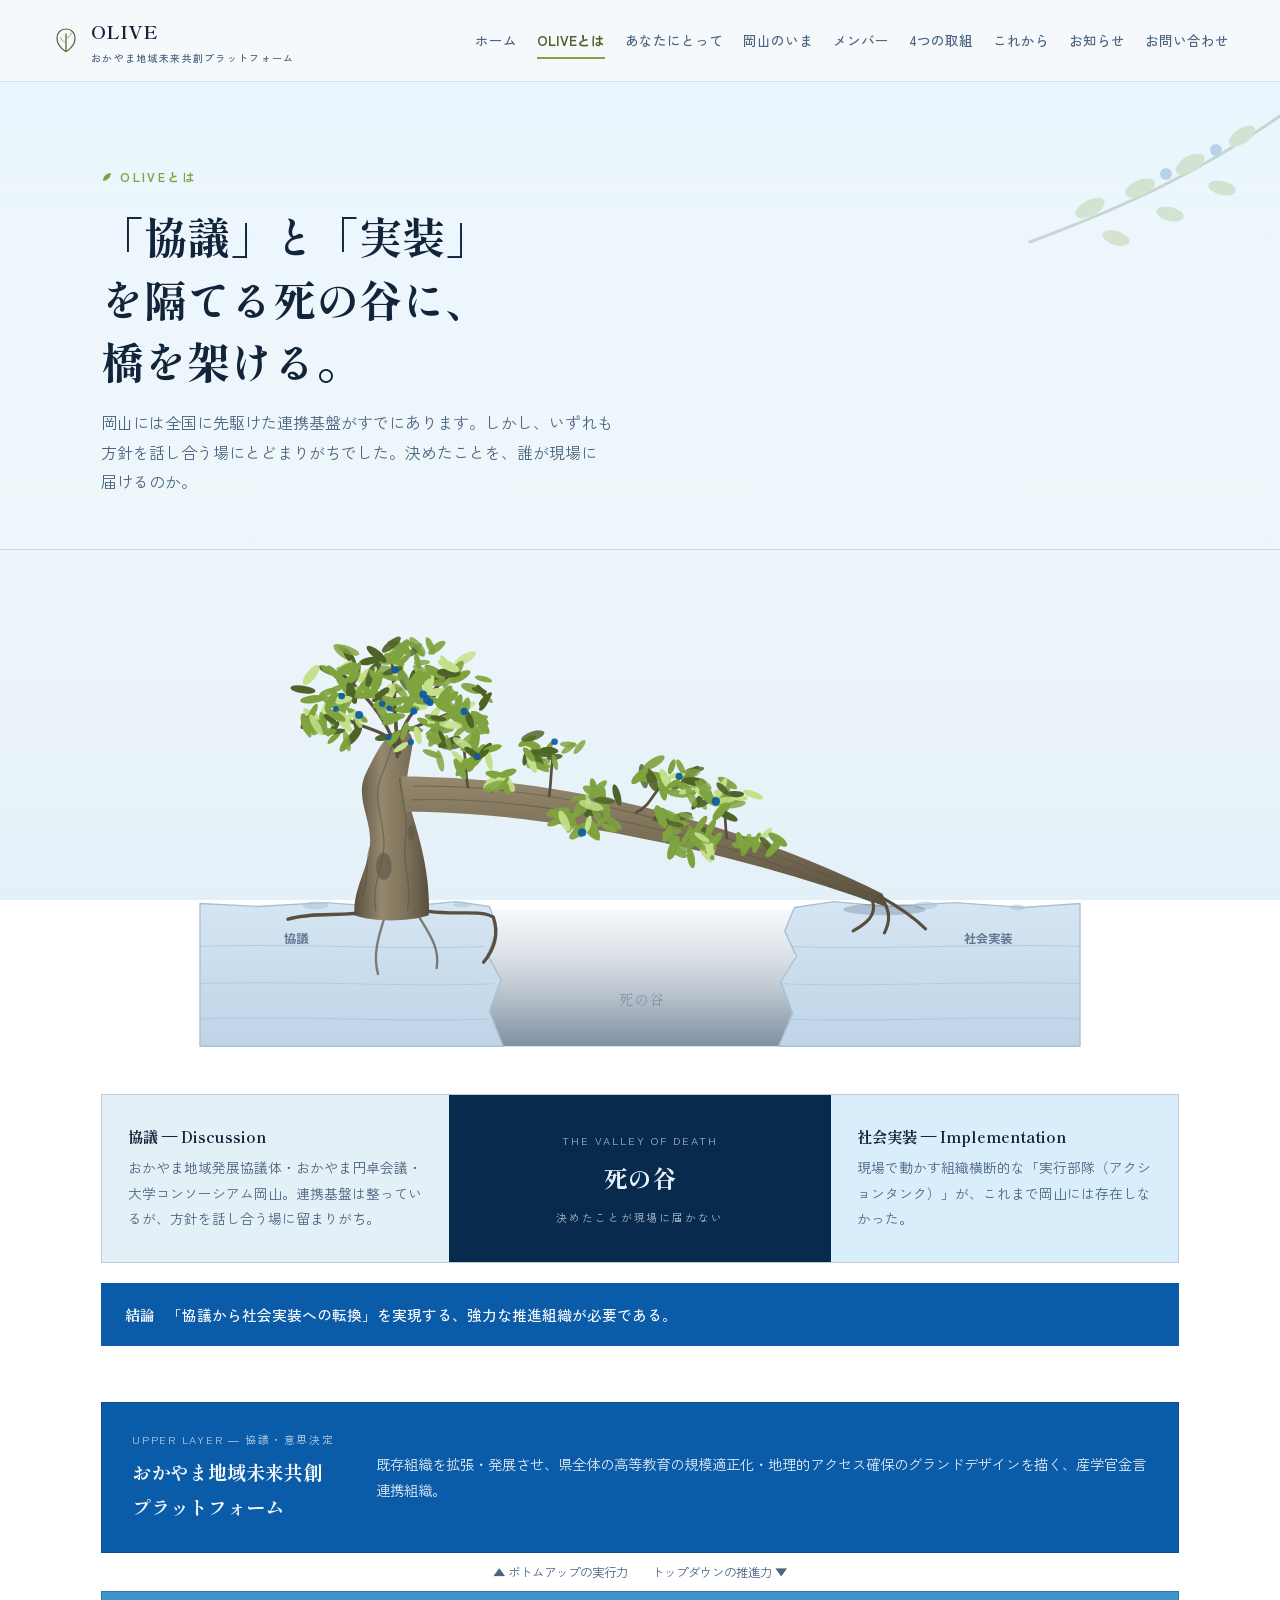
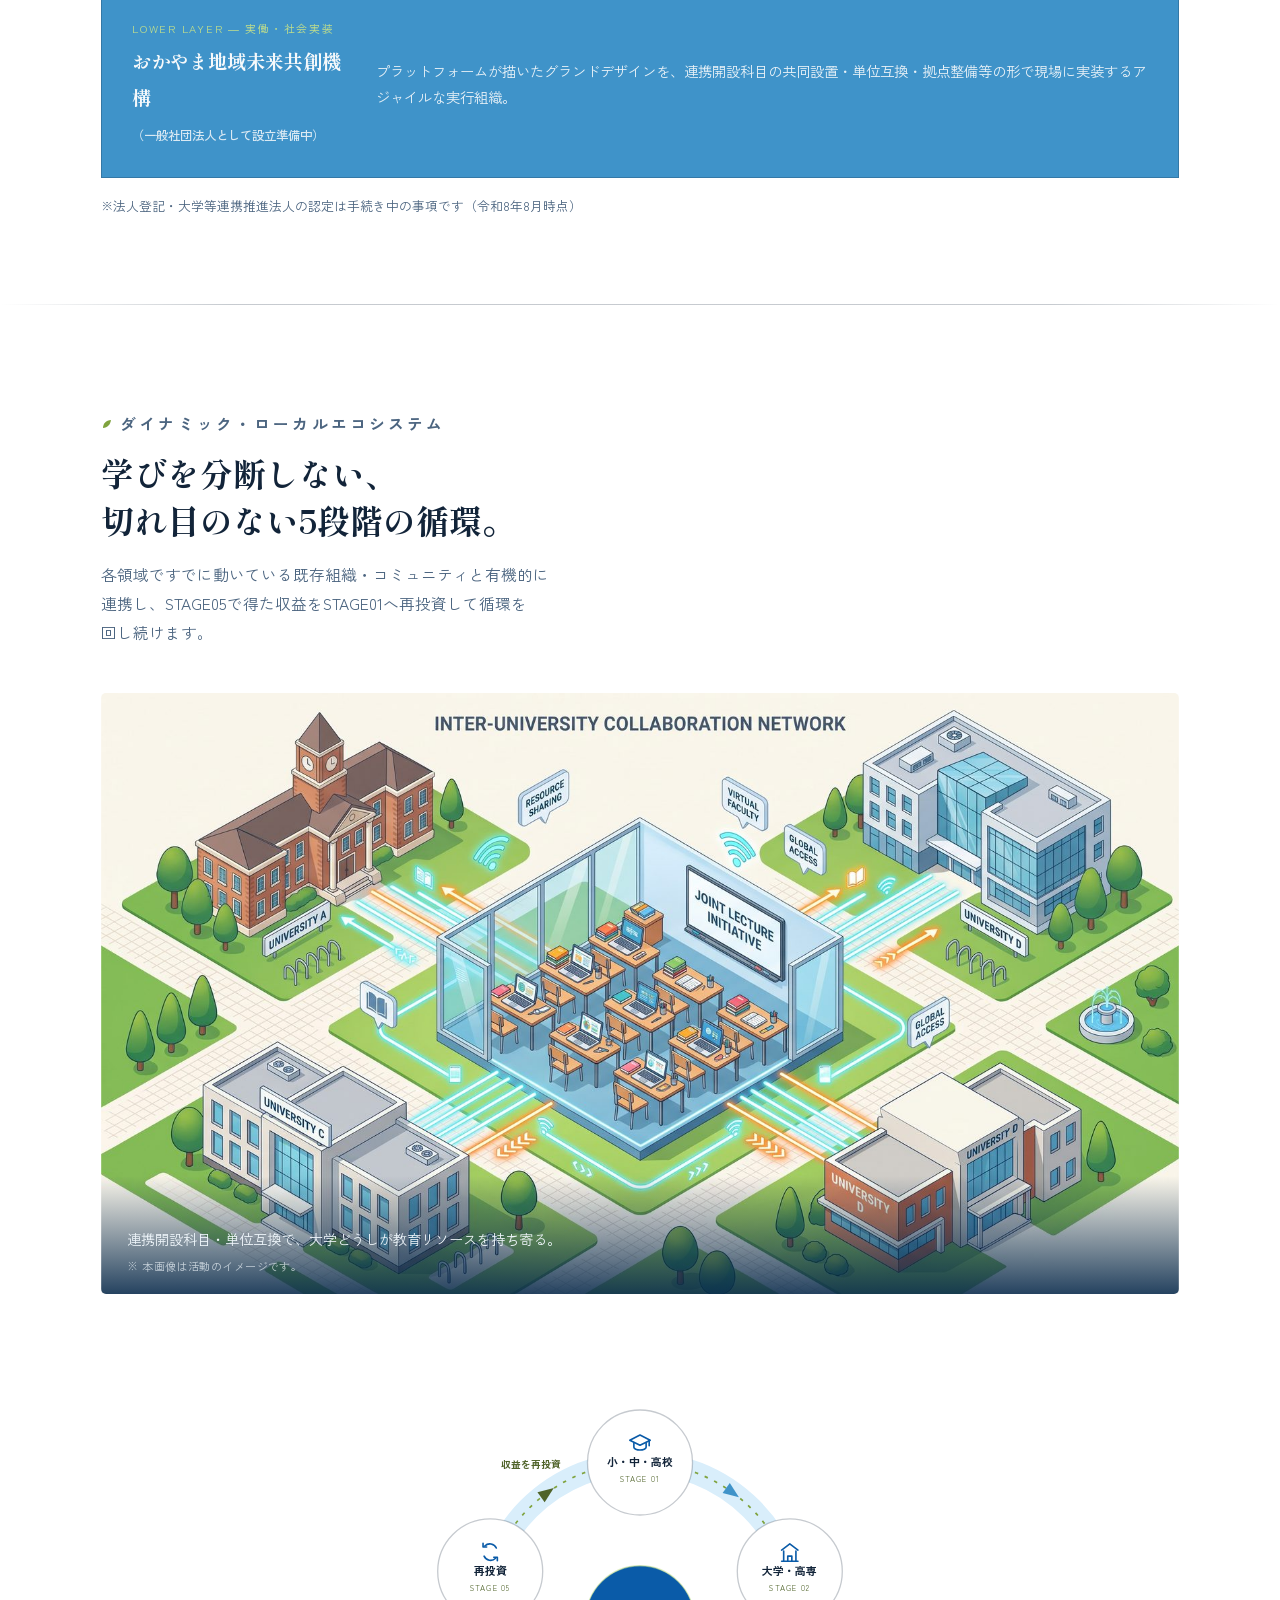
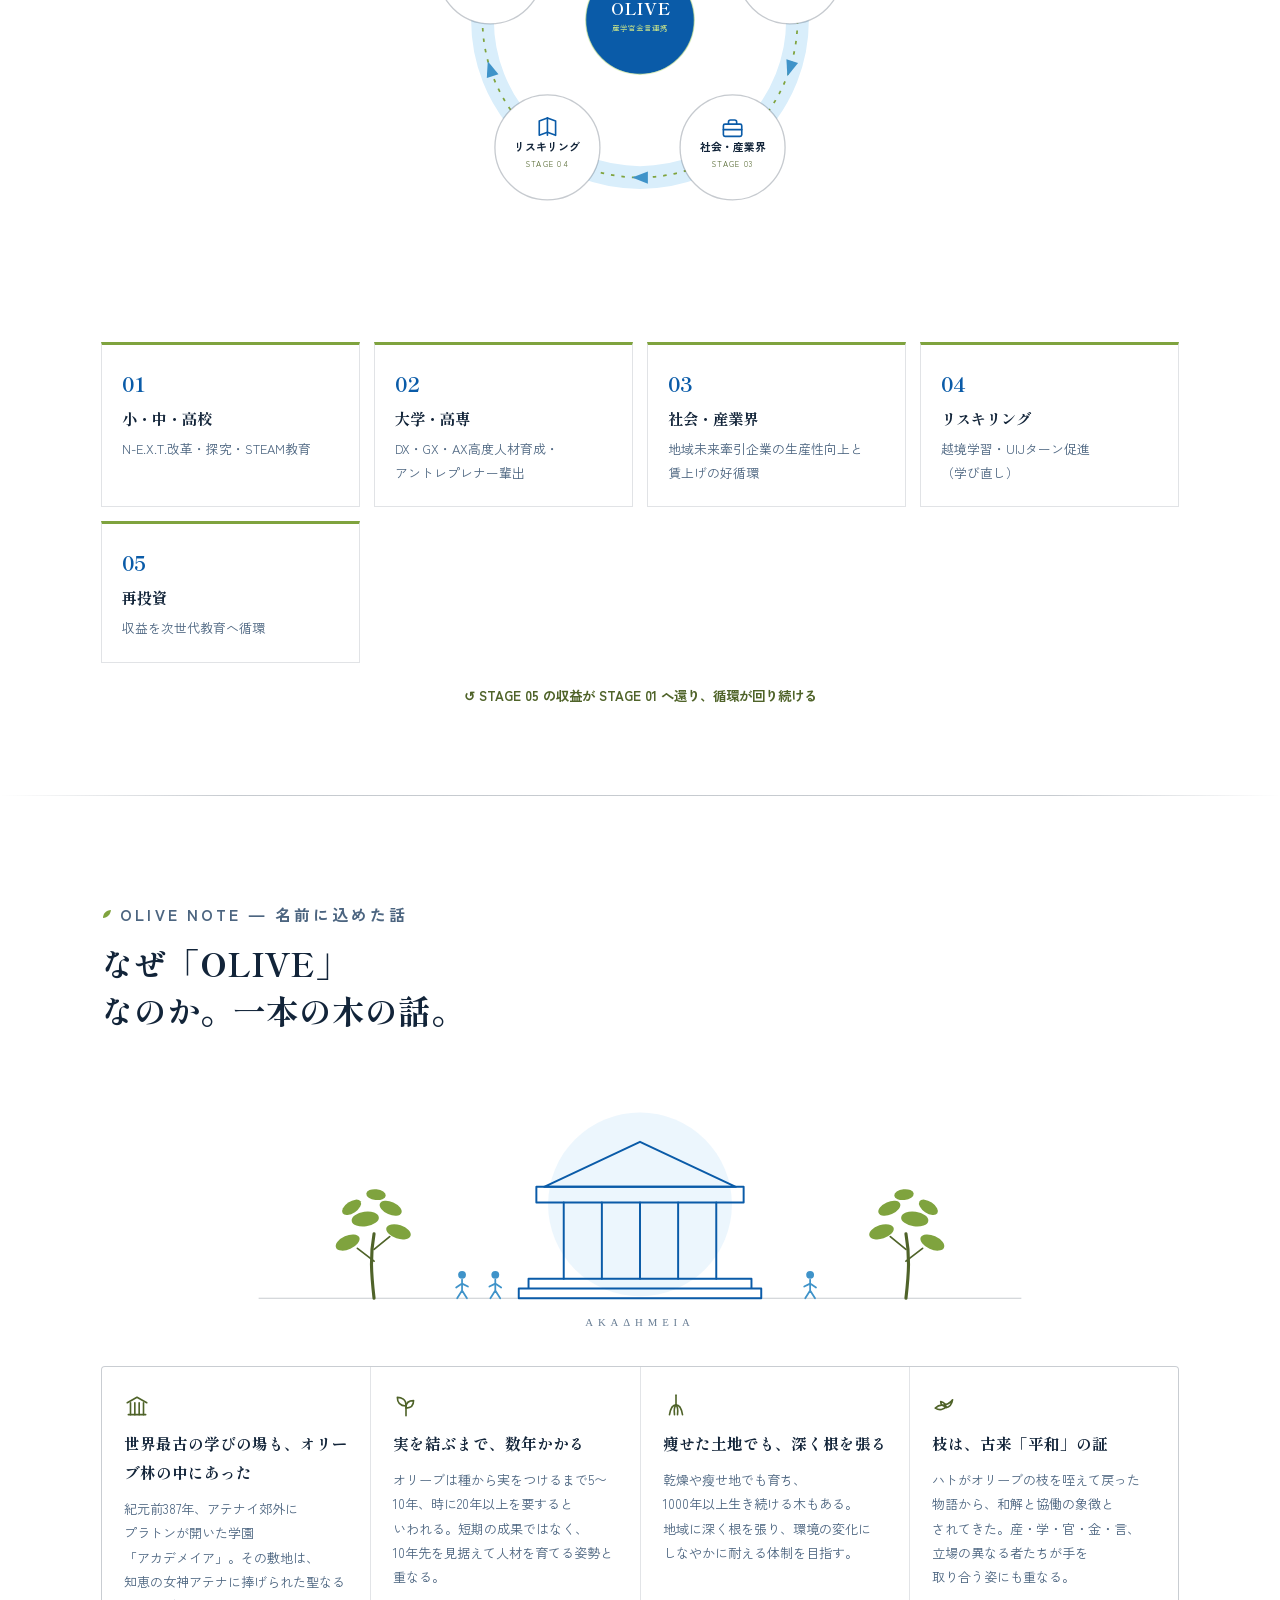
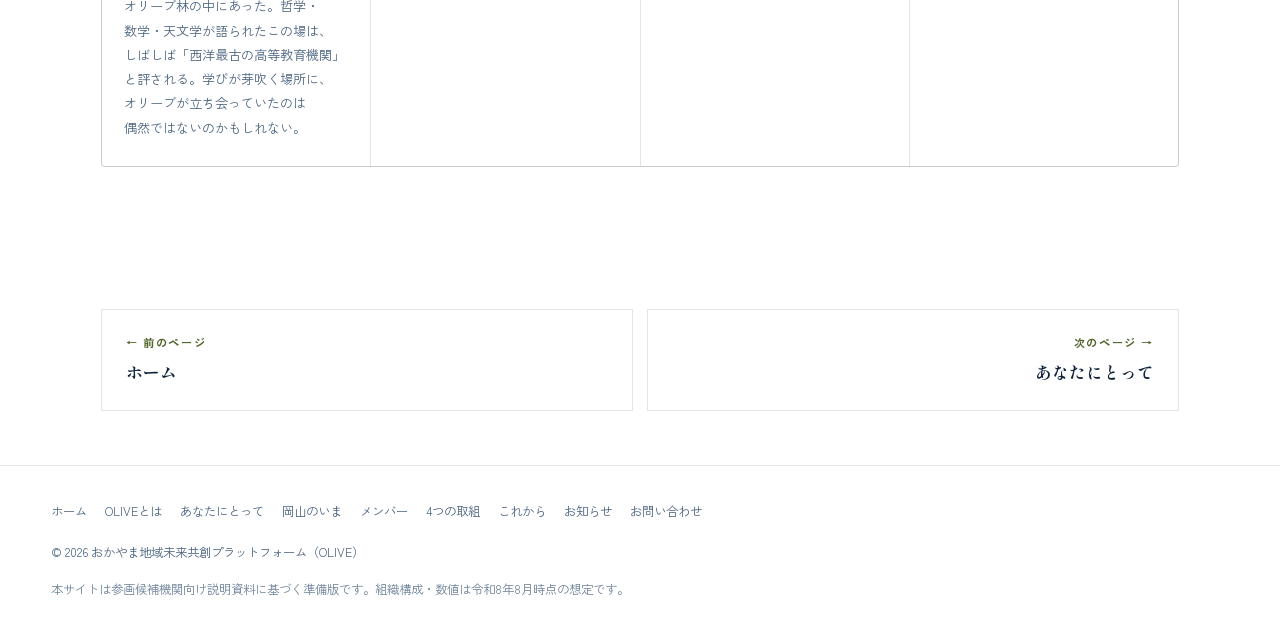
==== commit fd2ed725: "Update about.html" ====
--- a/about.html
+++ b/about.html
@@ -638,23 +638,18 @@
       <div class="eco-grid stagger">
         <div class="eco-card" data-stage="1" tabindex="0">
           <div class="n">01</div><h4>小・中・高校</h4><p>N-E.X.T.改革・探究・STEAM教育</p>
-          <div class="link">連携：夢育イニシアティブ／BeLive／だっぴ 等</div>
         </div>
         <div class="eco-card" data-stage="2" tabindex="0">
           <div class="n">02</div><h4>大学・高専</h4><p>DX・GX・AX高度人材育成・アントレプレナー輩出</p>
-          <div class="link">連携：OI-Start／ももスタ／瀬戸内スタートアップコンソーシアム 等</div>
         </div>
         <div class="eco-card" data-stage="3" tabindex="0">
           <div class="n">03</div><h4>社会・産業界</h4><p>地域未来牽引企業の生産性向上と賃上げの好循環</p>
-          <div class="link">連携：各種業種別コンソーシアム／KOIA 等</div>
         </div>
         <div class="eco-card" data-stage="4" tabindex="0">
           <div class="n">04</div><h4>リスキリング</h4><p>越境学習・UIJターン促進（学び直し）</p>
-          <div class="link">連携：ハレリカ 等</div>
         </div>
         <div class="eco-card" data-stage="5" tabindex="0">
           <div class="n">05</div><h4>再投資</h4><p>収益を次世代教育へ循環</p>
-          <div class="link">連携：岡山大学研究協力会 等</div>
         </div>
       </div>
       <div class="eco-loop reveal">↺ STAGE 05 の収益が STAGE 01 へ還り、循環が回り続ける</div>
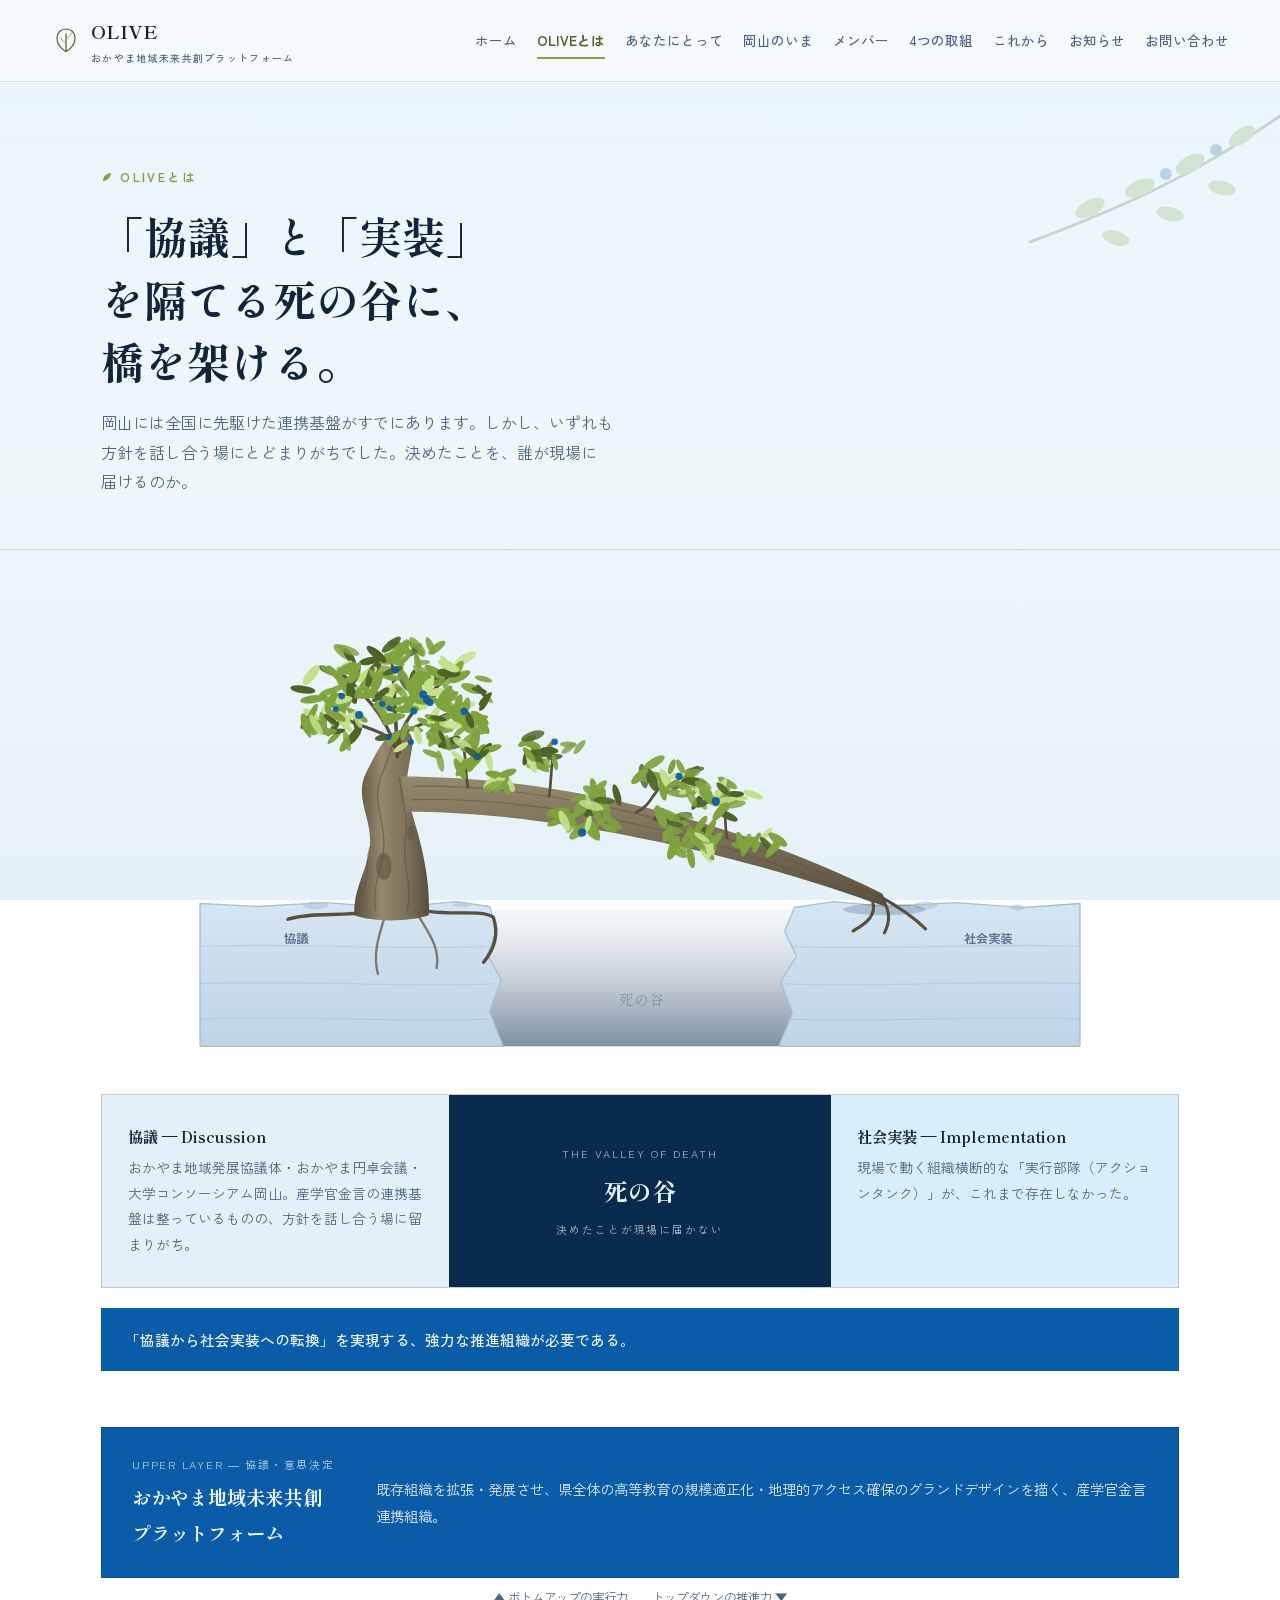
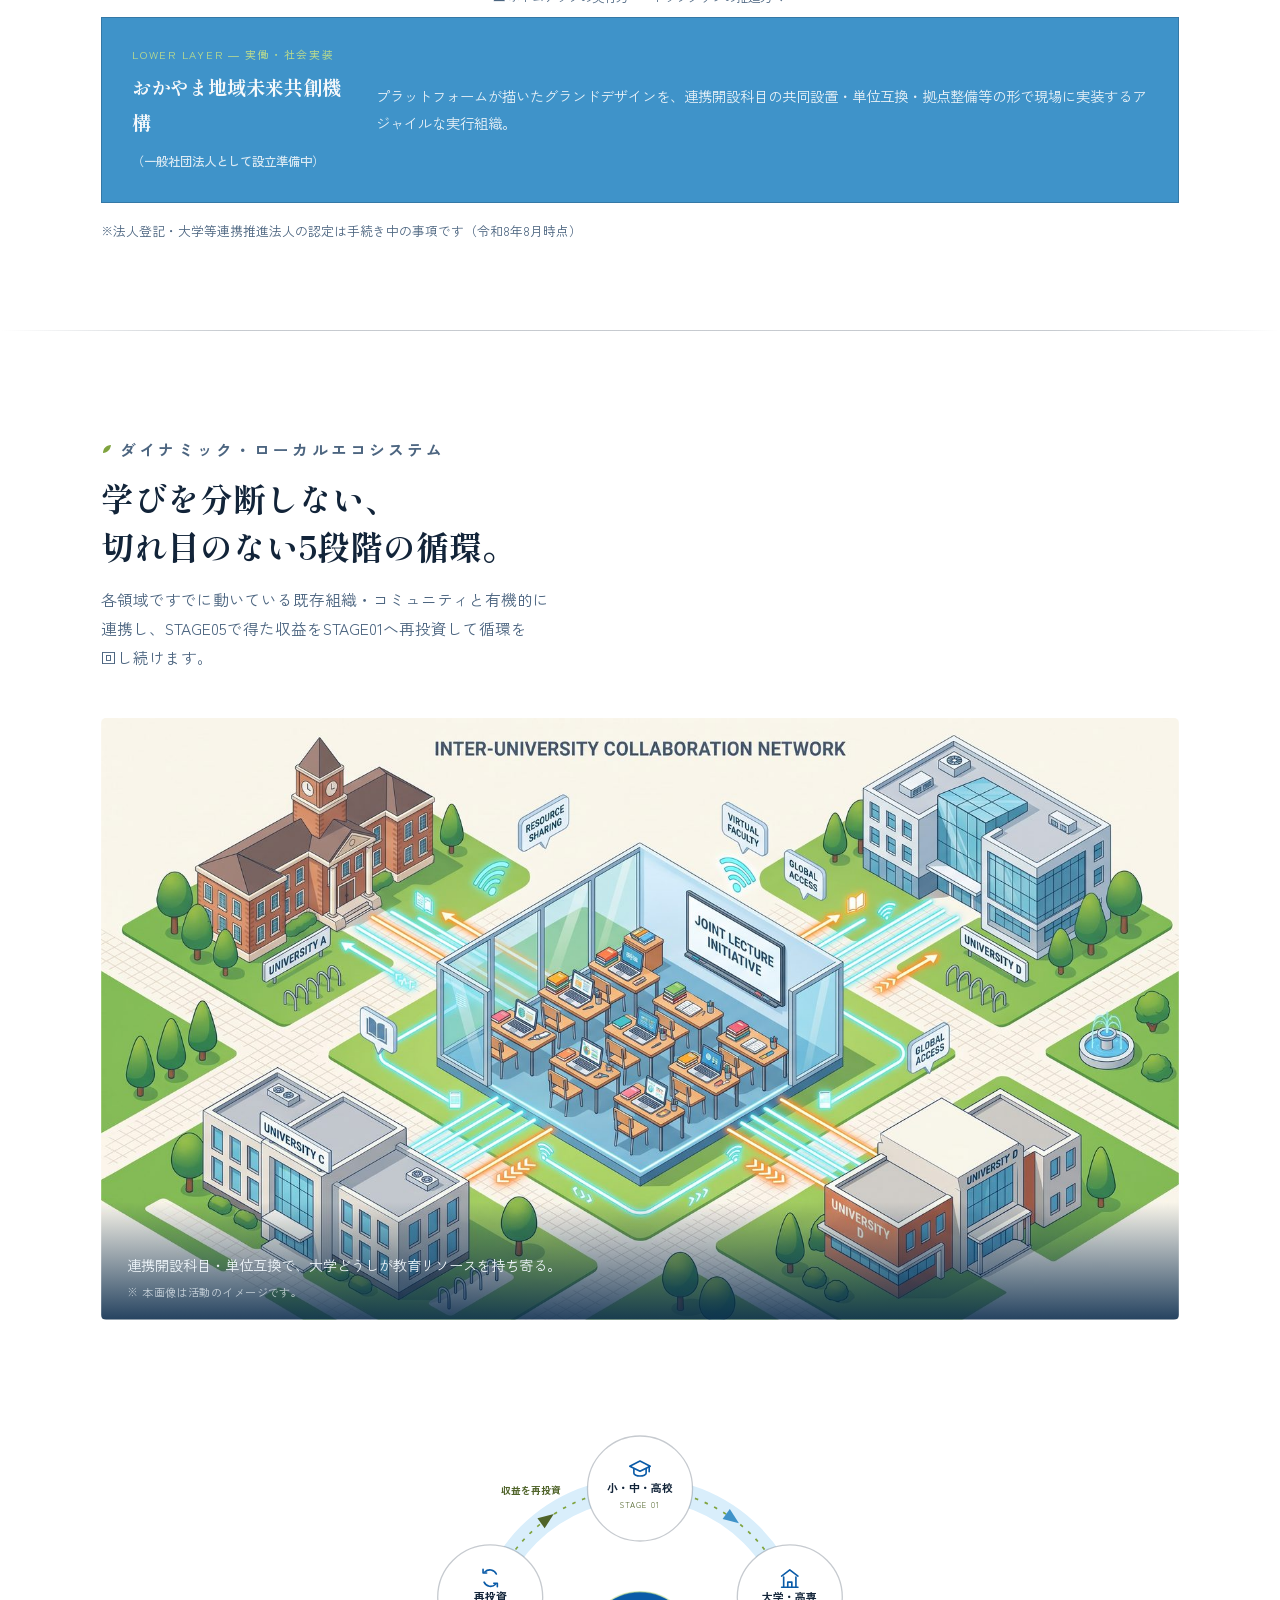
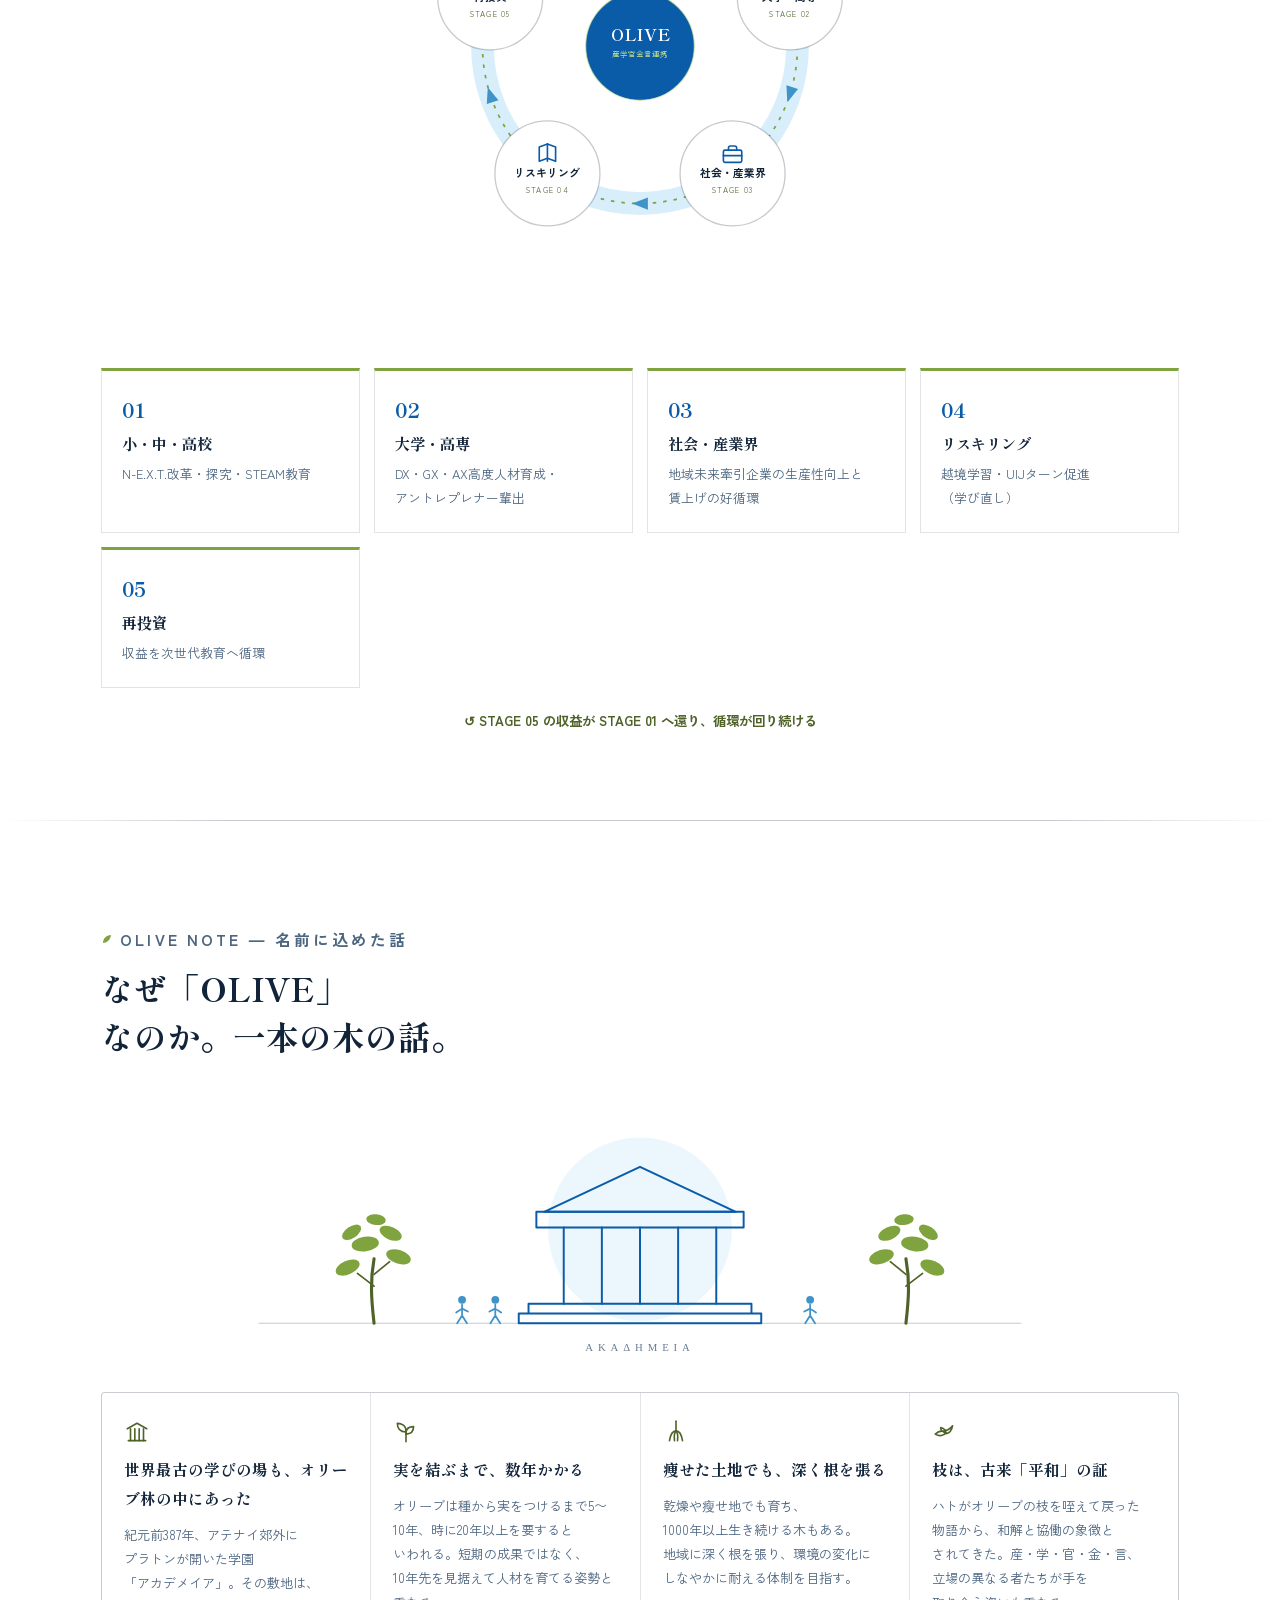
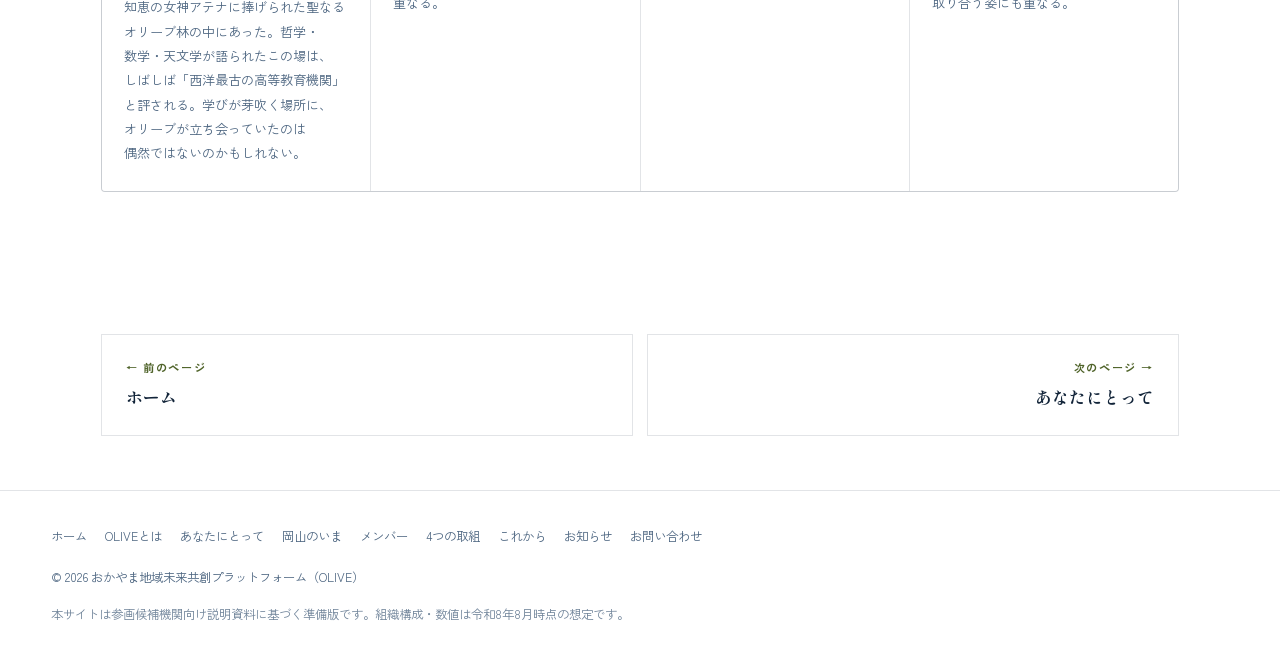
==== commit 05cedefa: "Update about.html" ====
--- a/about.html
+++ b/about.html
@@ -560,11 +560,11 @@
   </g>
 </svg></div>
       <div class="valley reveal">
-        <div class="discuss"><h4>協議 ― Discussion</h4><p>おかやま地域発展協議体・おかやま円卓会議・大学コンソーシアム岡山。連携基盤は整っているが、方針を話し合う場に留まりがち。</p></div>
+        <div class="discuss"><h4>協議 ― Discussion</h4><p>おかやま地域発展協議体・おかやま円卓会議・大学コンソーシアム岡山。産学官金言の連携基盤は整っているものの、方針を話し合う場に留まりがち。</p></div>
         <div class="gap"><small>The Valley of Death</small><strong>死の谷</strong><small>決めたことが現場に届かない</small></div>
-        <div class="impl"><h4>社会実装 ― Implementation</h4><p>現場で動かす組織横断的な「実行部隊（アクションタンク）」が、これまで岡山には存在しなかった。</p></div>
+        <div class="impl"><h4>社会実装 ― Implementation</h4><p>現場で動く組織横断的な「実行部隊（アクションタンク）」が、これまで存在しなかった。</p></div>
       </div>
-      <div class="valley-conclusion reveal"><b>結論</b><span>「協議から社会実装への転換」を実現する、強力な推進組織が必要である。</span></div>
+      <div class="valley-conclusion reveal"><span>「協議から社会実装への転換」を実現する、強力な推進組織が必要である。</span></div>
 
       <div class="layers reveal" style="margin-top:56px;">
         <div class="layer upper">
--- a/style.css
+++ b/style.css
@@ -395,6 +395,8 @@
 .contact-facts dd{ margin:4px 0 0; }
 .contact-art{ max-width:260px; margin-top:26px; }
 
+.contact-form-btn{ display:inline-flex; margin-top:28px; }
+
 .pager{ display:grid; grid-template-columns:1fr 1fr; gap:14px; padding:clamp(34px,5vw,54px) 0; }
 @media (max-width:640px){ .pager{ grid-template-columns:1fr; } }
 .pager a{ display:flex; flex-direction:column; gap:4px; padding:22px 24px; background:var(--card); border:1px solid var(--line); text-decoration:none; transition:transform .28s ease, border-color .28s ease; }
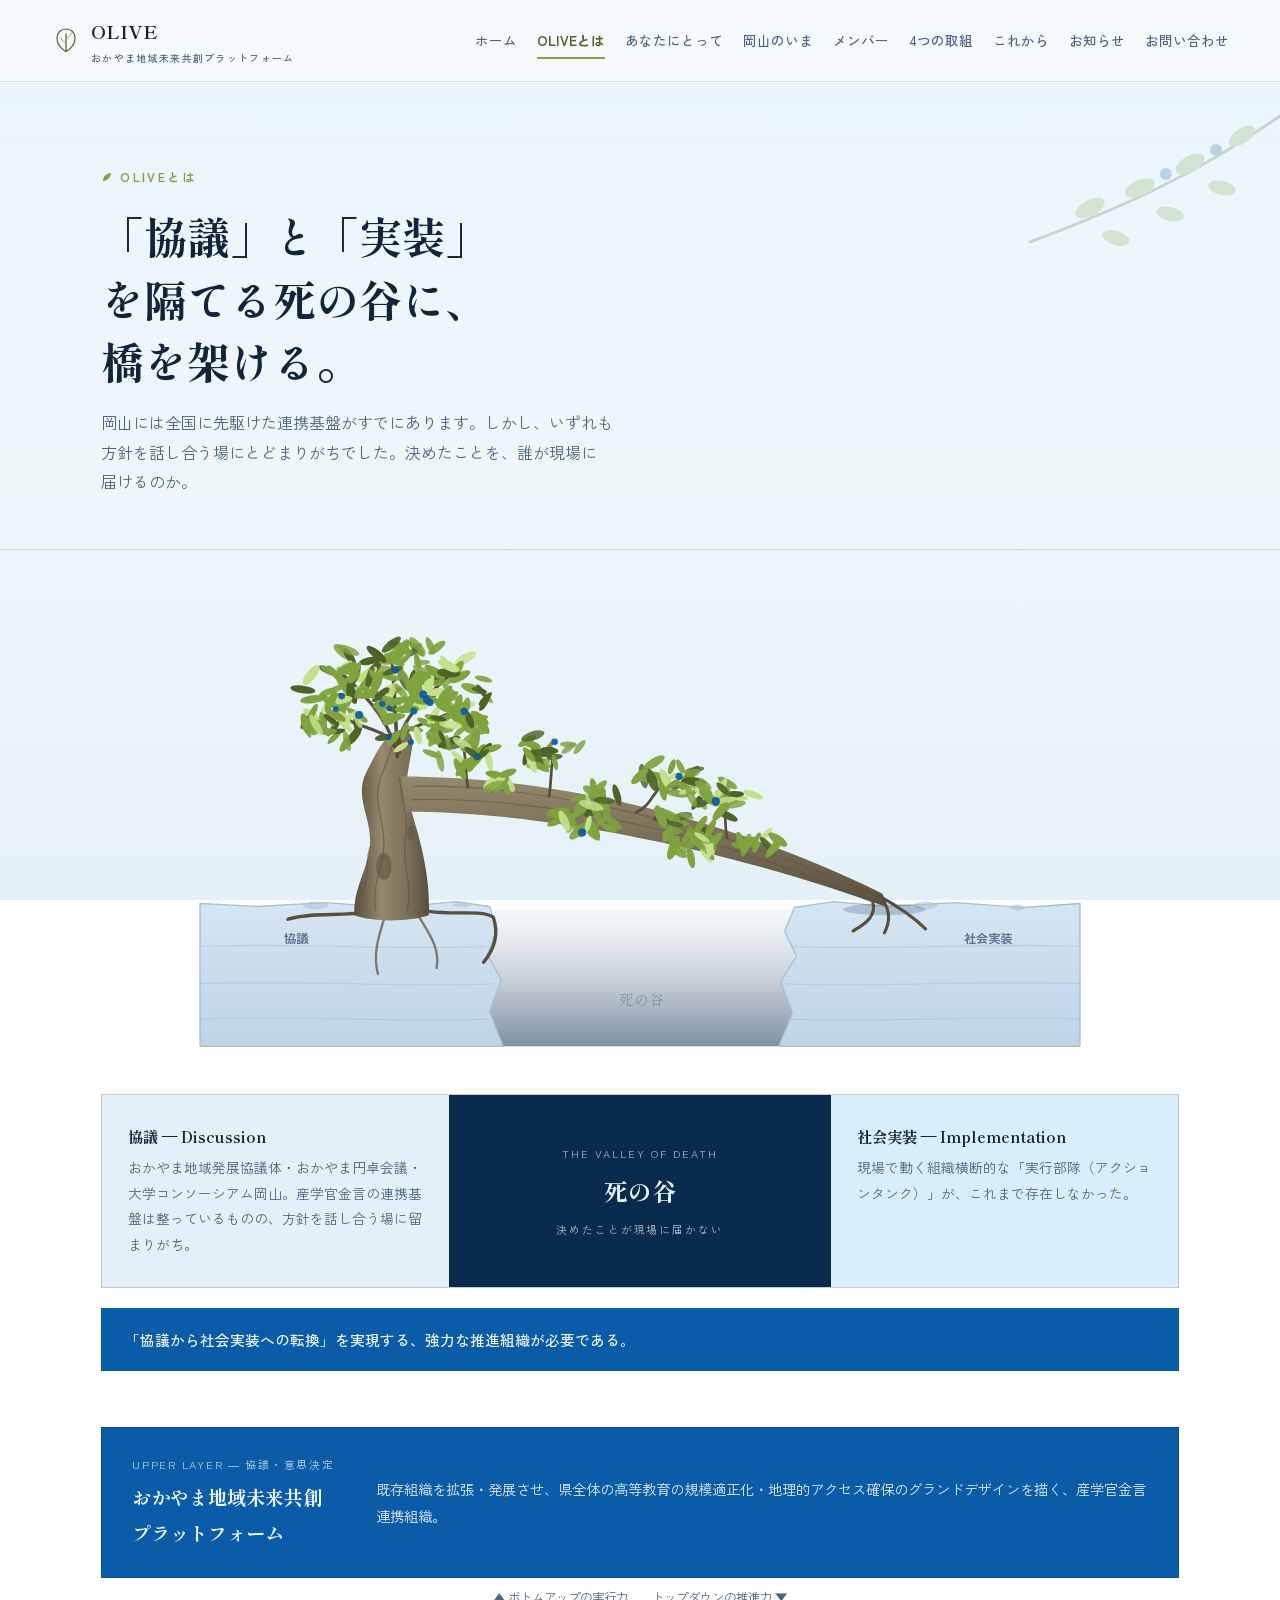
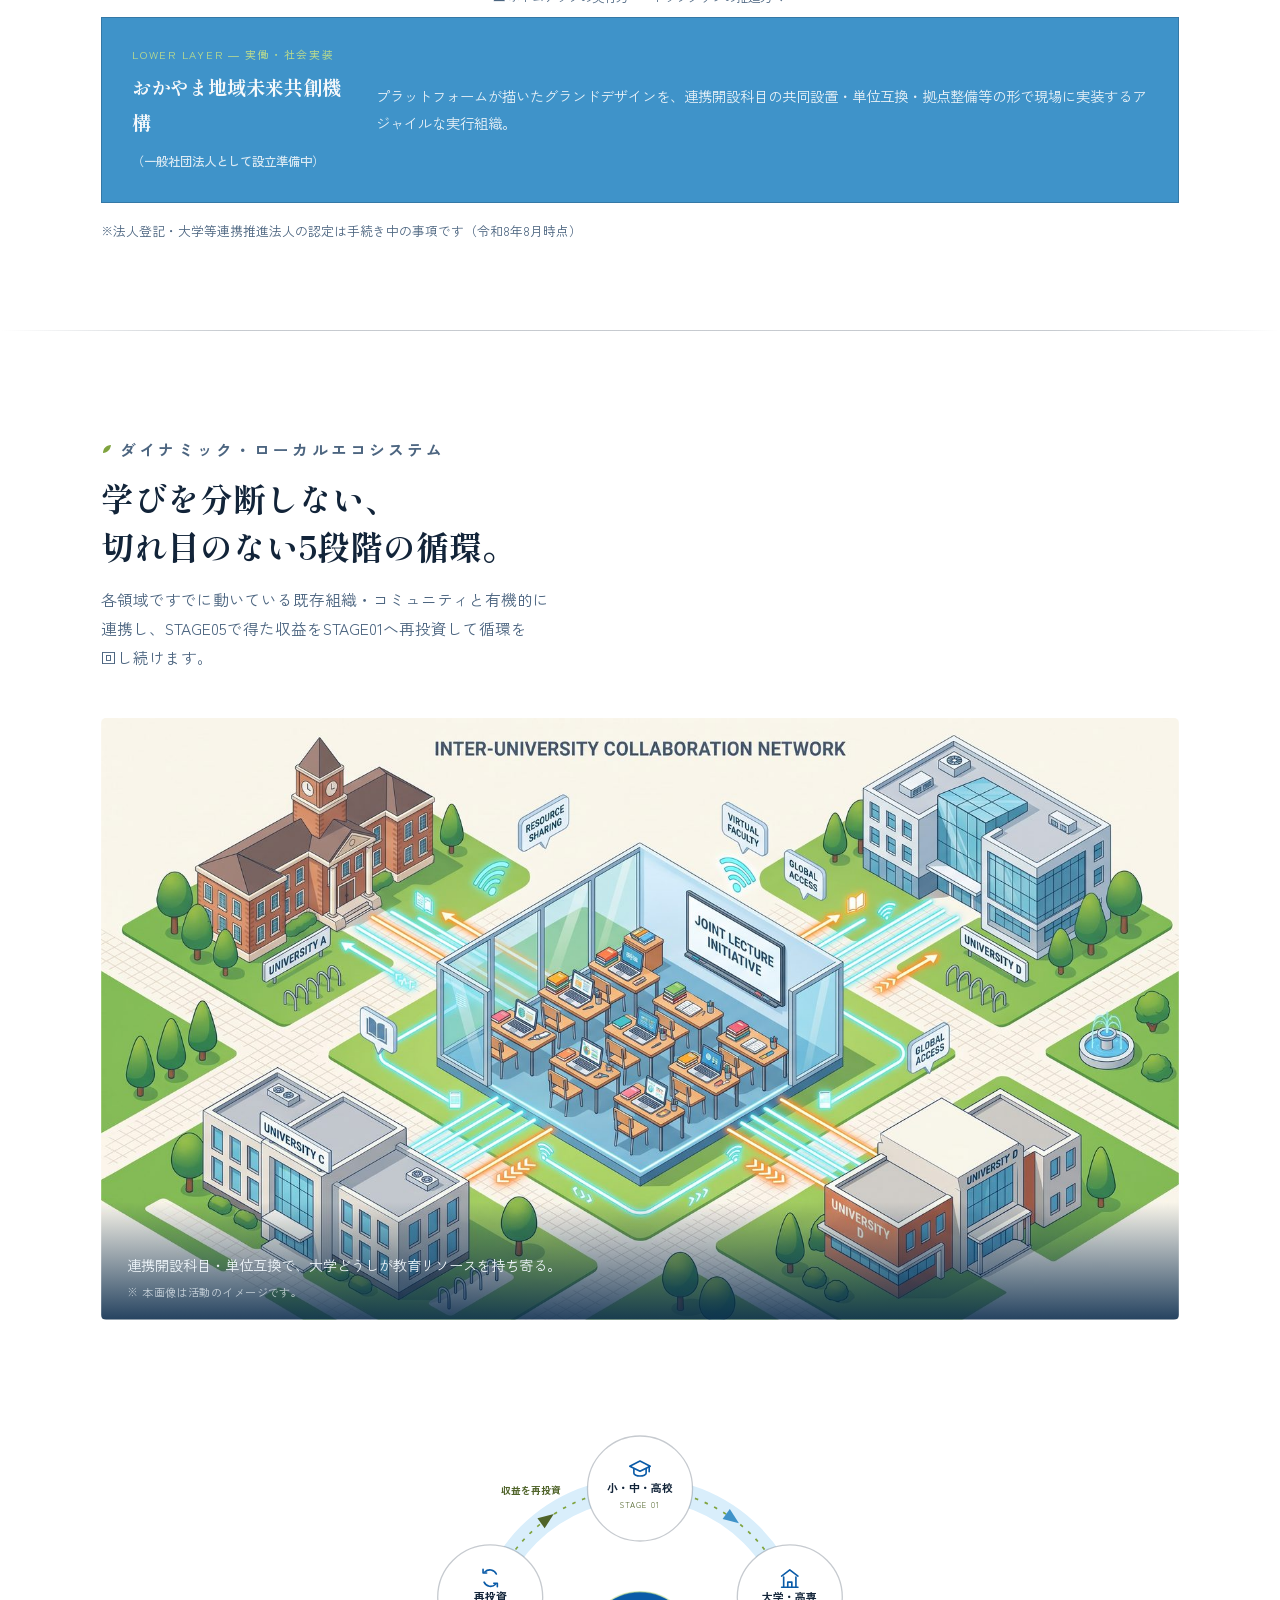
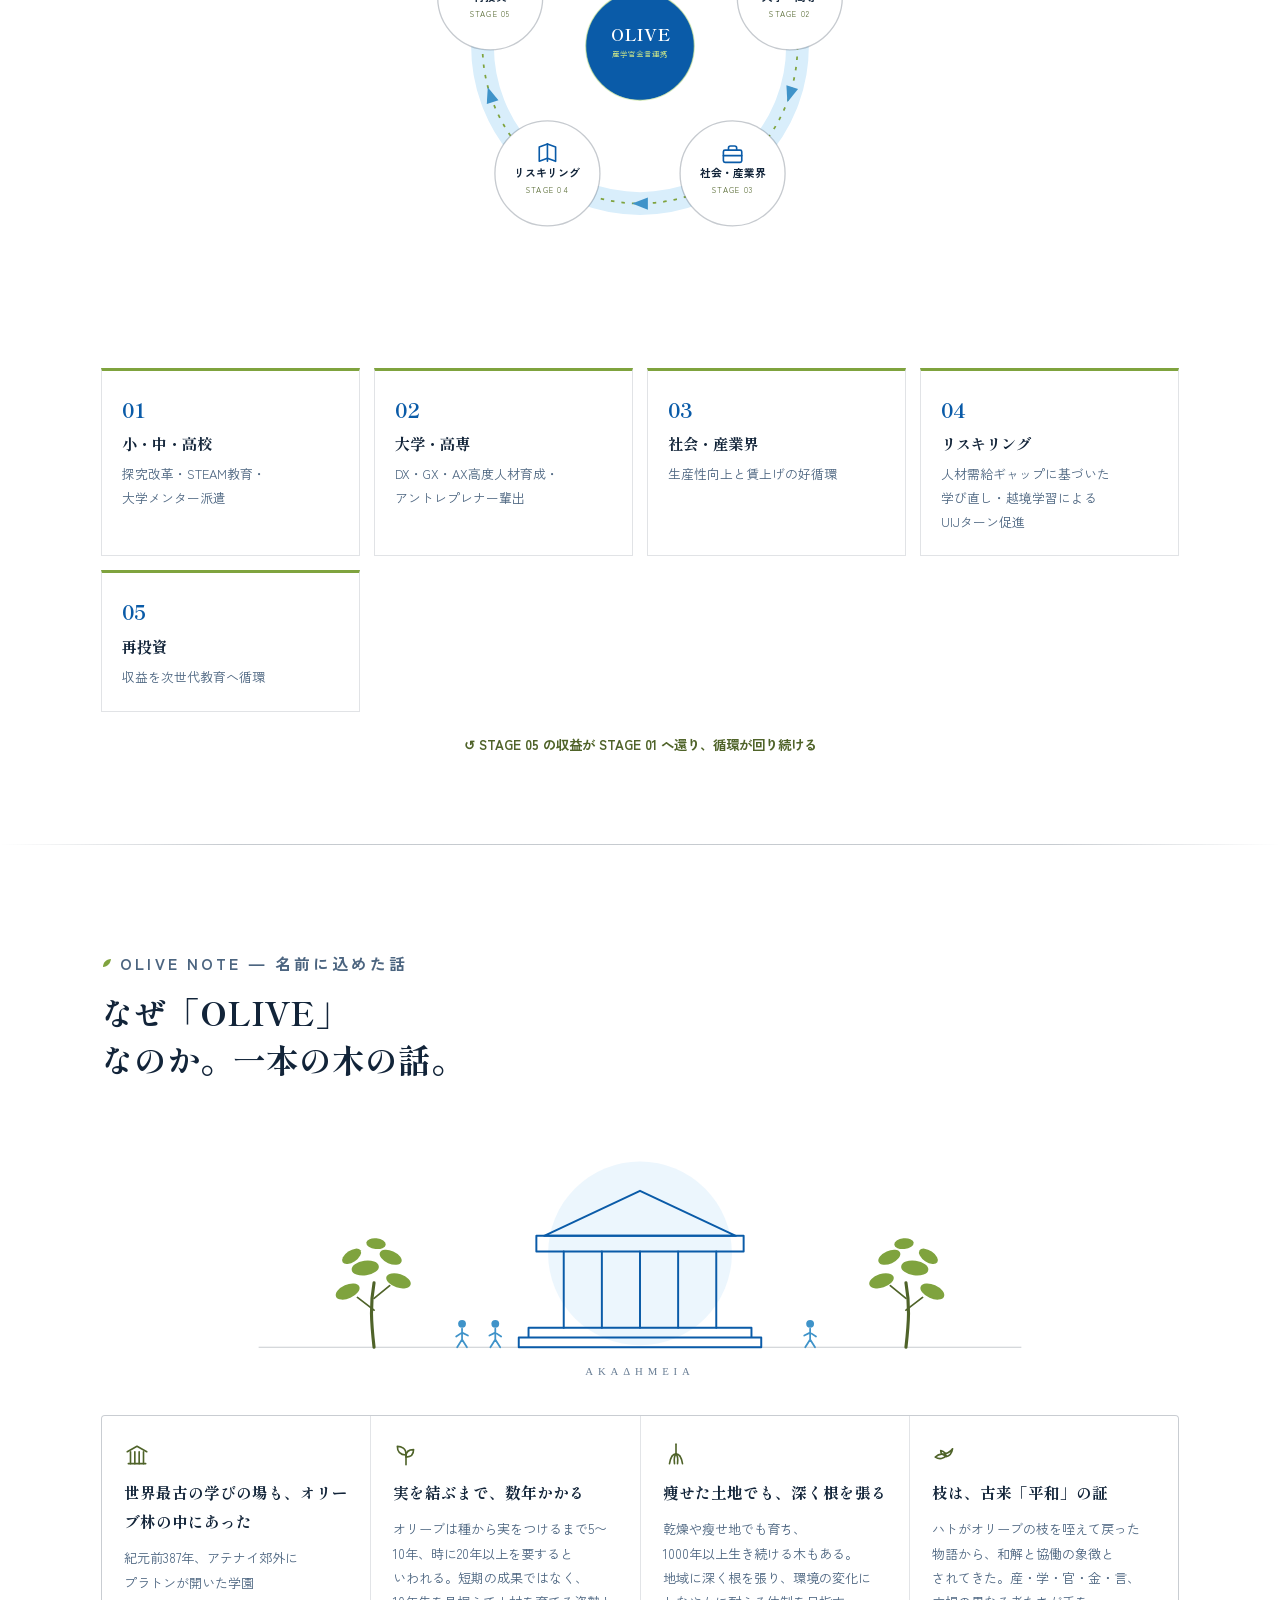
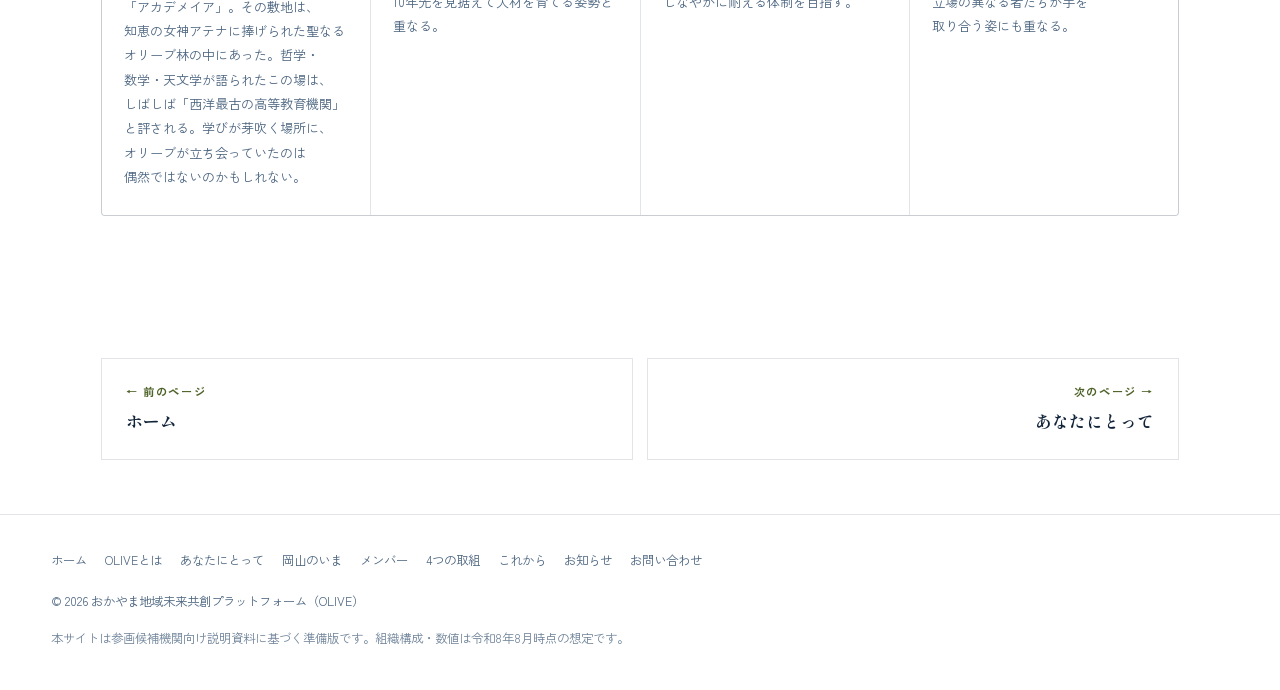
==== commit a9cb21a5: "Update about.html" ====
--- a/about.html
+++ b/about.html
@@ -637,16 +637,16 @@
 </div>
       <div class="eco-grid stagger">
         <div class="eco-card" data-stage="1" tabindex="0">
-          <div class="n">01</div><h4>小・中・高校</h4><p>N-E.X.T.改革・探究・STEAM教育</p>
+          <div class="n">01</div><h4>小・中・高校</h4><p>探究改革・STEAM教育・大学メンター派遣</p>
         </div>
         <div class="eco-card" data-stage="2" tabindex="0">
           <div class="n">02</div><h4>大学・高専</h4><p>DX・GX・AX高度人材育成・アントレプレナー輩出</p>
         </div>
         <div class="eco-card" data-stage="3" tabindex="0">
-          <div class="n">03</div><h4>社会・産業界</h4><p>地域未来牽引企業の生産性向上と賃上げの好循環</p>
+          <div class="n">03</div><h4>社会・産業界</h4><p>生産性向上と賃上げの好循環</p>
         </div>
         <div class="eco-card" data-stage="4" tabindex="0">
-          <div class="n">04</div><h4>リスキリング</h4><p>越境学習・UIJターン促進（学び直し）</p>
+          <div class="n">04</div><h4>リスキリング</h4><p>人材需給ギャップに基づいた学び直し・越境学習によるUIJターン促進</p>
         </div>
         <div class="eco-card" data-stage="5" tabindex="0">
           <div class="n">05</div><h4>再投資</h4><p>収益を次世代教育へ循環</p>
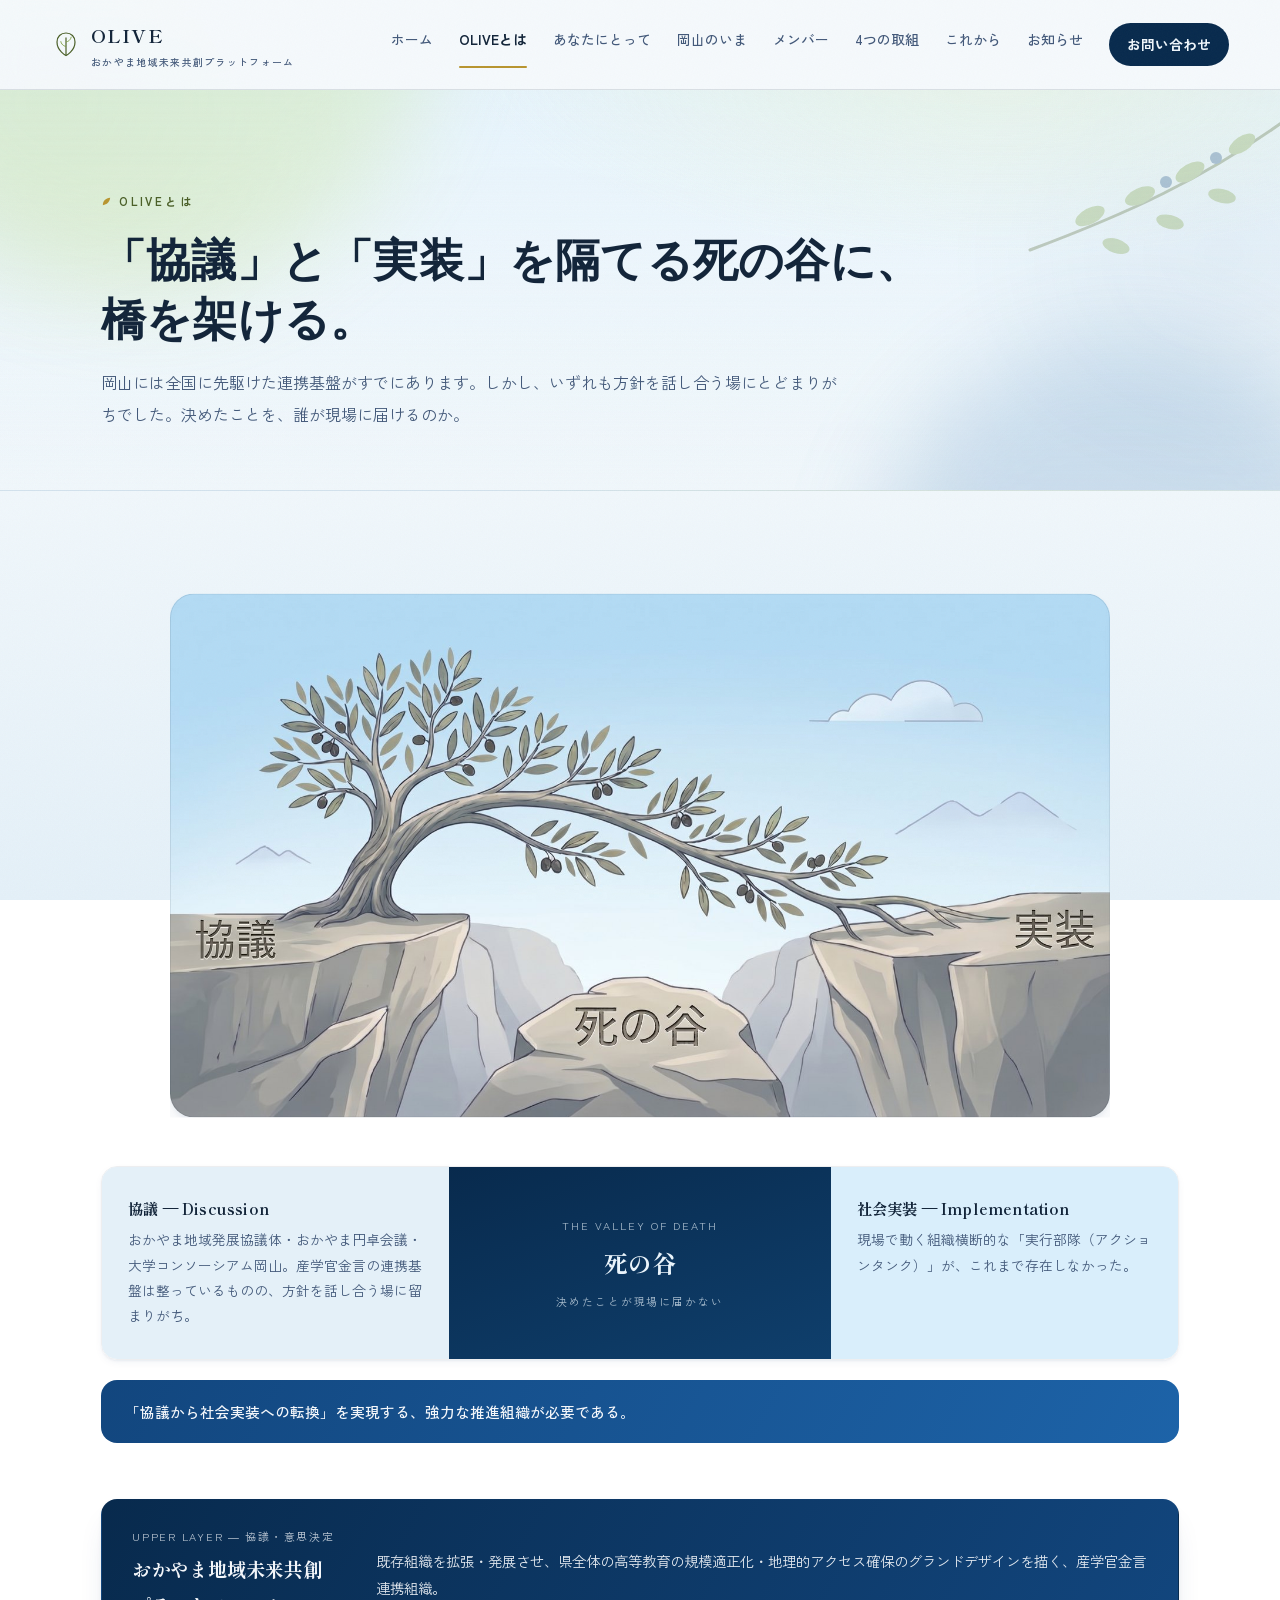
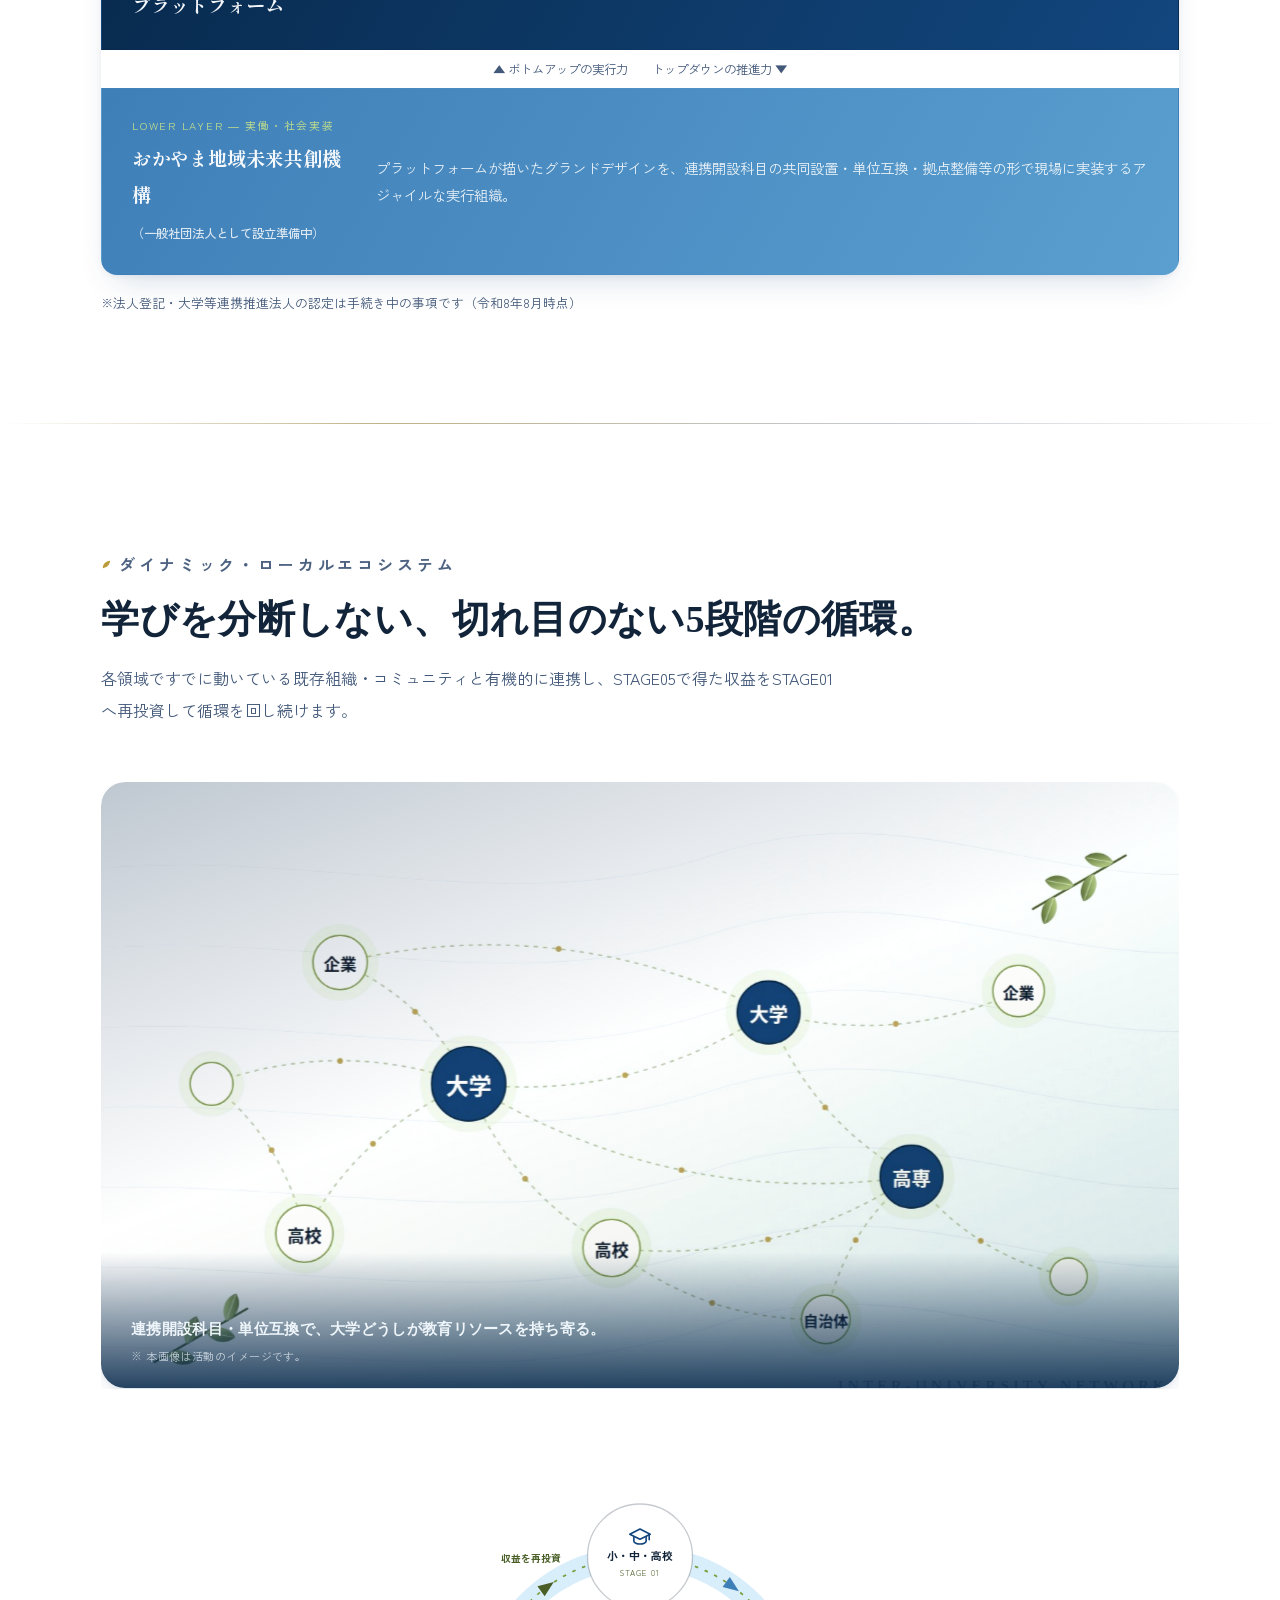
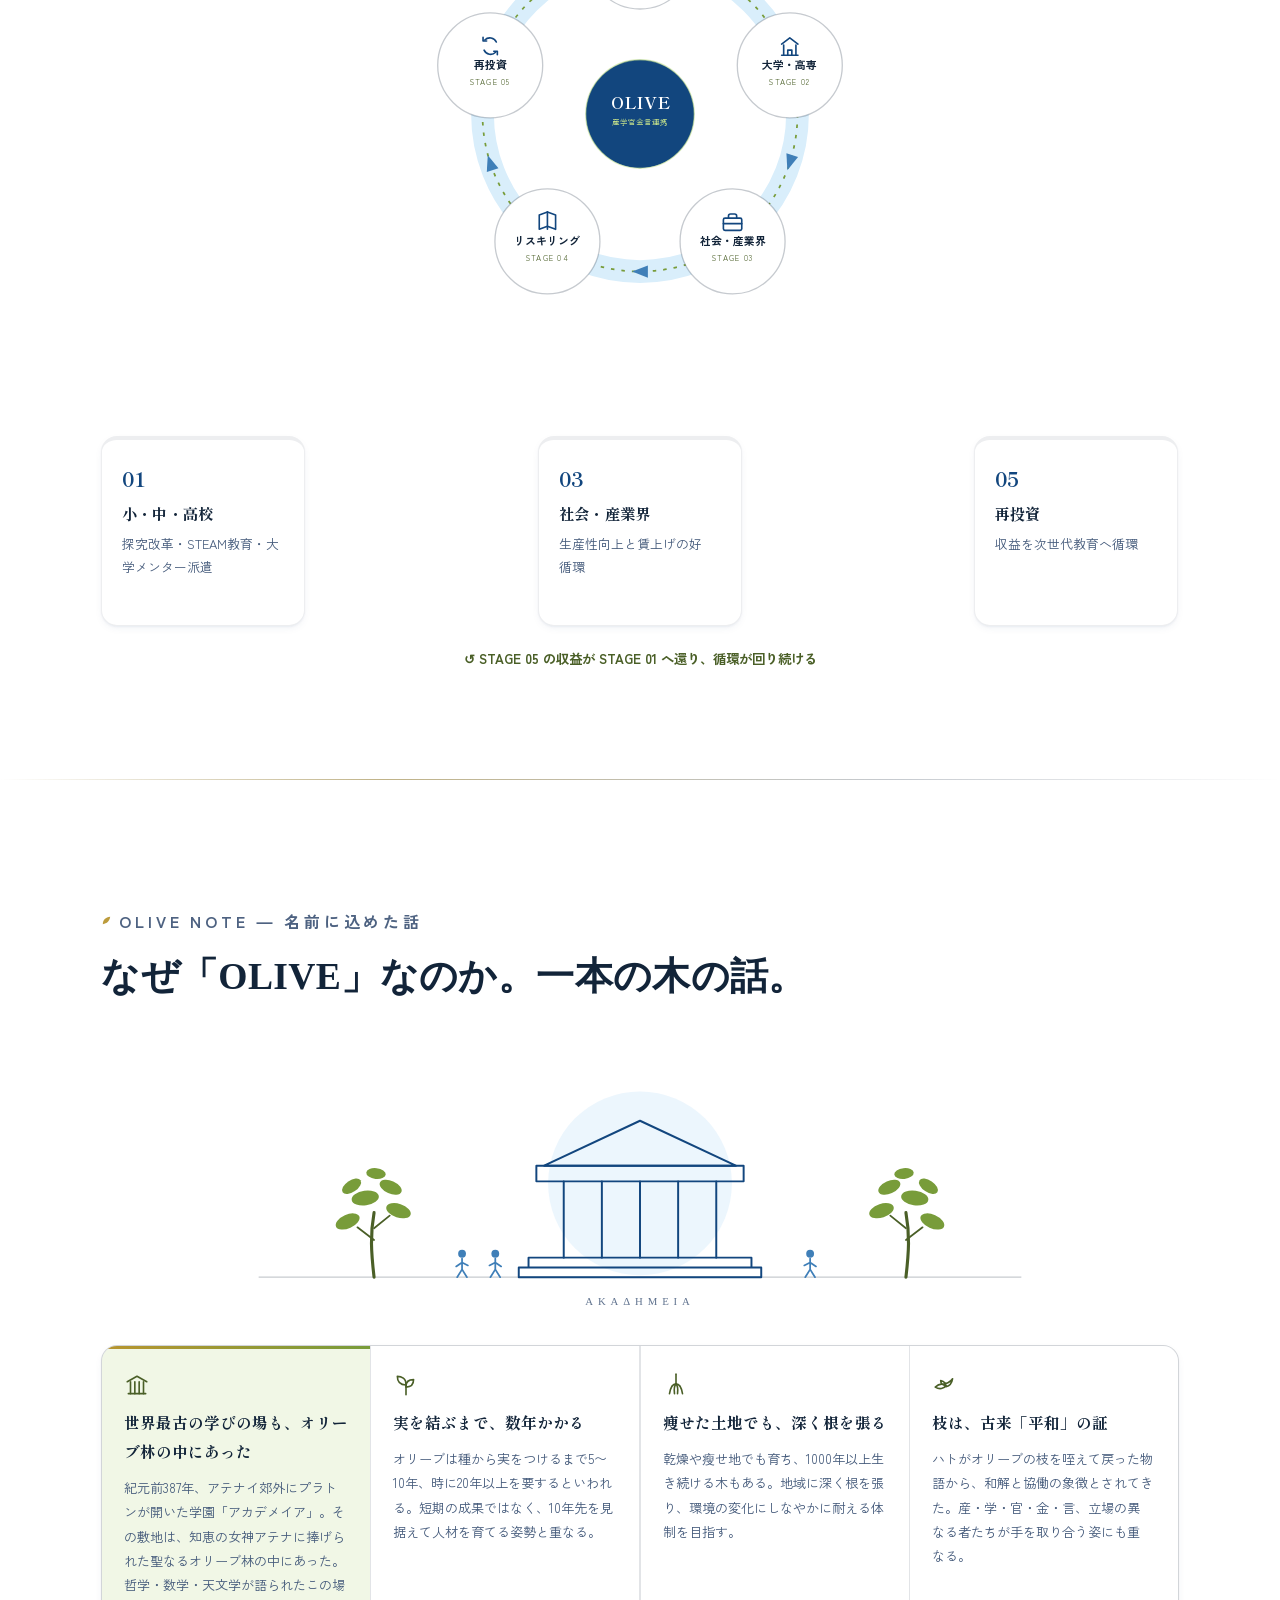
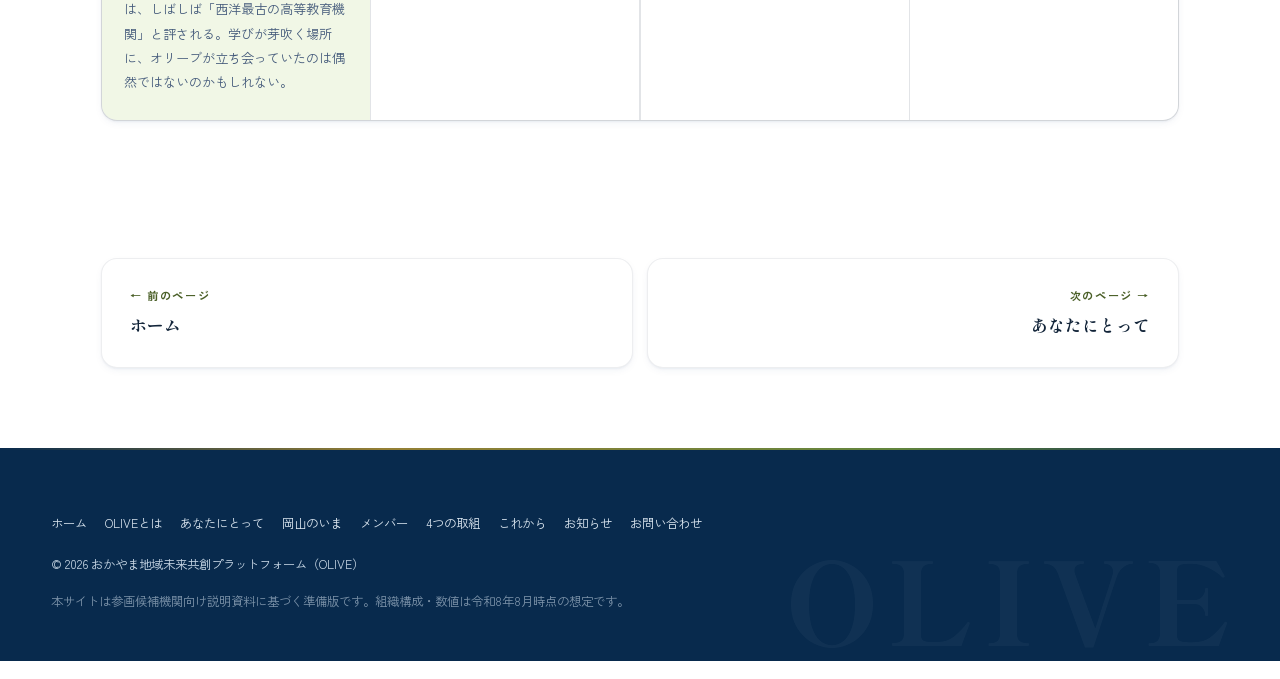
==== commit d2a3bc85: "Add files via upload" ====
--- a/about.html
+++ b/about.html
@@ -96,469 +96,9 @@
 
   <section id="valley">
     <div class="wrap">
-      <div class="section-art art-wide reveal draw bridge-art" role="img" aria-label="谷を挟んだ二つの崖に、オリーブの木の枝が橋を架けているイラスト">
-<svg viewBox="0 0 900 424">
-  <defs>
-    <linearGradient id="chasmDepth" x1="0" y1="0" x2="0" y2="1">
-      <stop offset="0%" stop-color="var(--rock-2)" stop-opacity=".16"/>
-      <stop offset="58%" stop-color="var(--sea-deep)" stop-opacity=".26"/>
-      <stop offset="100%" stop-color="var(--sea-deep)" stop-opacity=".52"/>
-    </linearGradient>
-    <linearGradient id="cliffFace" x1="0" y1="0" x2="0" y2="1">
-      <stop offset="0%" stop-color="var(--rock)"/><stop offset="100%" stop-color="var(--rock-2)"/>
-    </linearGradient>
-    <linearGradient id="barkV" x1="0" y1="0" x2="1" y2="0">
-      <stop offset="0%" stop-color="var(--bark-2)"/><stop offset="36%" stop-color="var(--bark-3)"/>
-      <stop offset="70%" stop-color="var(--bark)"/><stop offset="100%" stop-color="var(--bark-2)"/>
-    </linearGradient>
-    <linearGradient id="barkH" x1="0" y1="0" x2="0" y2="1">
-      <stop offset="0%" stop-color="var(--bark-3)"/><stop offset="42%" stop-color="var(--bark)"/>
-      <stop offset="100%" stop-color="var(--bark-2)"/>
-    </linearGradient>
-  </defs>
-
-  <rect x="296" y="284" width="312" height="140" fill="url(#chasmDepth)"/>
-
-  <g fill="url(#cliffFace)" stroke="var(--rock-line)" stroke-width="1.4" stroke-linejoin="round">
-    <path d="M0,278 L58,281 L128,277 L198,282 L262,276 L296,281 L304,304 L294,330 L308,356 L296,388 L310,424 L0,424 Z"/>
-    <path d="M900,278 L842,282 L772,277 L702,281 L648,276 L608,282 L598,306 L610,332 L594,358 L606,390 L592,424 L900,424 Z"/>
-  </g>
-  <g stroke="var(--rock-line)" stroke-width="1.1" fill="none" opacity=".62">
-    <path d="M0,322 C90,318 200,326 292,322 M0,360 C100,356 210,364 300,360 M0,396 C90,392 200,400 296,396"/>
-    <path d="M900,322 C810,318 700,326 604,322 M900,360 C800,356 690,364 596,360 M900,396 C810,392 700,400 600,396"/>
-  </g>
-  <g fill="var(--rock-line)" opacity=".5">
-    <ellipse cx="118" cy="280" rx="13" ry="4"/><ellipse cx="268" cy="279" rx="9" ry="3"/>
-    <ellipse cx="742" cy="280" rx="12" ry="4"/><ellipse cx="836" cy="282" rx="8" ry="3"/>
-  </g>
-  <ellipse cx="700" cy="284" rx="42" ry="6" fill="var(--sea-deep)" opacity=".2"/>
-
-  <g stroke="var(--bark-2)" fill="none" stroke-linecap="round">
-    <path d="M174,286 C146,292 116,286 90,294" stroke-width="3.4"/>
-    <path d="M234,286 C264,290 288,284 300,292 C306,310 300,326 290,338" stroke-width="3.4"/>
-    <path d="M190,288 C184,308 176,328 182,350" stroke-width="2.4" opacity=".7"/>
-    <path d="M222,288 C232,306 246,322 242,344" stroke-width="2.4" opacity=".7"/>
-  </g>
-
-  <path d="M158,290 C156,262 174,240 174,214 C174,188 158,168 170,144
-           C180,124 186,112 196,104 C208,96 220,102 217,118
-           C214,138 208,156 214,176 C222,204 236,244 234,290
-           C212,297 178,297 158,290 Z" fill="url(#barkV)"/>
-  <g stroke="var(--bark-2)" stroke-width="1.3" fill="none" opacity=".55">
-    <path d="M180,286 C174,258 190,238 188,212 C186,186 176,168 186,146 C193,130 195,120 199,110"/>
-    <path d="M212,286 C218,258 206,238 210,214 C214,190 206,170 204,150"/>
-    <path d="M166,270 C174,252 168,234 174,220"/>
-  </g>
-  <ellipse cx="188" cy="240" rx="8" ry="14" fill="var(--bark-2)" opacity=".55"/>
-  <ellipse cx="216" cy="206" rx="4" ry="8" fill="var(--bark-2)" opacity=".42"/>
-  <path d="M202,126 C197,96 167,104 132,80" stroke="var(--bark-2)" stroke-width="3.4" fill="none" stroke-linecap="round"/>
-      <path d="M204,122 C199,92 238,98 272,74" stroke="var(--bark-2)" stroke-width="3.4" fill="none" stroke-linecap="round"/>
-      <path d="M203,118 C198,88 200,70 198,46" stroke="var(--bark-2)" stroke-width="3.4" fill="none" stroke-linecap="round"/>
-      <path d="M202,128 C197,98 174,68 146,44" stroke="var(--bark-2)" stroke-width="3.4" fill="none" stroke-linecap="round"/>
-      <path d="M204,124 C199,94 231,66 258,42" stroke="var(--bark-2)" stroke-width="3.4" fill="none" stroke-linecap="round"/>
-      <path d="M203,120 C198,90 199,50 196,26" stroke="var(--bark-2)" stroke-width="3.4" fill="none" stroke-linecap="round"/>
-
-  <g class="bridge-grow">
-    <path d="M206,148 C340,148 520,180 698,268 L704,282 C520,216 340,184 210,184 Z" fill="url(#barkH)"/>
-    <g stroke="var(--bark-2)" stroke-width="1.1" fill="none" opacity=".5">
-      <path d="M218,158 C344,156 522,192 694,272 M216,172 C344,168 520,202 688,277"/>
-    </g>
-    <g stroke="var(--bark-2)" stroke-width="3.2" fill="none" stroke-linecap="round">
-      <path d="M694,270 C712,280 728,290 742,304"/>
-      <path d="M688,276 C692,290 682,298 668,306"/>
-      <path d="M698,274 C706,286 706,296 700,308"/>
-    </g>
-    <path d="M274,159 C272,151 272,131 270,121" stroke="var(--bark-2)" stroke-width="2.8" fill="none" stroke-linecap="round"/>
-      <path d="M357,168 C359,160 359,132 362,122" stroke="var(--bark-2)" stroke-width="2.8" fill="none" stroke-linecap="round"/>
-      <path d="M446,185 C463,177 463,161 480,151" stroke="var(--bark-2)" stroke-width="2.8" fill="none" stroke-linecap="round"/>
-      <path d="M539,211 C537,203 537,179 536,169" stroke="var(--bark-2)" stroke-width="2.8" fill="none" stroke-linecap="round"/>
-      <path d="M396,175 C396,167 396,203 396,193" stroke="var(--bark-2)" stroke-width="2.2" fill="none" stroke-linecap="round"/>
-      <path d="M497,199 C500,191 500,223 504,213" stroke="var(--bark-2)" stroke-width="2.2" fill="none" stroke-linecap="round"/>
-  </g>
-
-  <g class="fade-late">
-      <ellipse cx="266.3" cy="46.0" rx="11.6" ry="4.2" transform="rotate(-29 266.3 46.0)" fill="var(--olive)" opacity="1"/>
-      <ellipse cx="197.5" cy="86.5" rx="9.5" ry="3.3" transform="rotate(9 197.5 86.5)" fill="var(--olive)" opacity=".92"/>
-      <ellipse cx="221.4" cy="17.6" rx="11.1" ry="3.5" transform="rotate(43 221.4 17.6)" fill="var(--olive)" opacity="1"/>
-      <ellipse cx="160.3" cy="95.6" rx="8.7" ry="3.2" transform="rotate(78 160.3 95.6)" fill="var(--olive-deep)" opacity="1"/>
-      <ellipse cx="189.6" cy="63.4" rx="11.3" ry="4.3" transform="rotate(-58 189.6 63.4)" fill="var(--olive-light)" opacity=".82"/>
-      <ellipse cx="183.2" cy="38.8" rx="12.6" ry="4.3" transform="rotate(-6 183.2 38.8)" fill="var(--olive)" opacity=".82"/>
-      <ellipse cx="229.7" cy="63.2" rx="12.5" ry="4.4" transform="rotate(10 229.7 63.2)" fill="var(--olive-deep)" opacity=".92"/>
-      <ellipse cx="241.1" cy="106.9" rx="12.5" ry="4.2" transform="rotate(-57 241.1 106.9)" fill="var(--olive)" opacity=".92"/>
-      <ellipse cx="178.4" cy="38.0" rx="11.8" ry="4.0" transform="rotate(-53 178.4 38.0)" fill="var(--olive-deep)" opacity="1"/>
-      <ellipse cx="144.4" cy="75.2" rx="11.9" ry="4.7" transform="rotate(80 144.4 75.2)" fill="var(--olive)" opacity=".92"/>
-      <ellipse cx="203.5" cy="15.3" rx="12.5" ry="4.5" transform="rotate(22 203.5 15.3)" fill="var(--olive)" opacity="1"/>
-      <ellipse cx="219.8" cy="99.7" rx="8.7" ry="3.0" transform="rotate(11 219.8 99.7)" fill="var(--olive)" opacity=".92"/>
-      <ellipse cx="155.4" cy="62.9" rx="10.8" ry="3.6" transform="rotate(23 155.4 62.9)" fill="var(--olive)" opacity="1"/>
-      <ellipse cx="146.0" cy="87.1" rx="8.5" ry="2.8" transform="rotate(63 146.0 87.1)" fill="var(--olive-deep)" opacity=".82"/>
-      <ellipse cx="200.7" cy="29.7" rx="13.0" ry="5.0" transform="rotate(57 200.7 29.7)" fill="var(--olive-light)" opacity=".82"/>
-      <ellipse cx="220.2" cy="76.3" rx="12.7" ry="4.2" transform="rotate(3 220.2 76.3)" fill="var(--olive-light)" opacity="1"/>
-      <ellipse cx="192.5" cy="74.8" rx="11.6" ry="4.5" transform="rotate(37 192.5 74.8)" fill="var(--olive-deep)" opacity=".92"/>
-      <ellipse cx="200.6" cy="38.6" rx="11.0" ry="3.4" transform="rotate(-60 200.6 38.6)" fill="var(--olive-light)" opacity="1"/>
-      <ellipse cx="142.6" cy="65.5" rx="8.3" ry="3.1" transform="rotate(4 142.6 65.5)" fill="var(--olive)" opacity=".92"/>
-      <ellipse cx="146.8" cy="21.0" rx="12.4" ry="5.0" transform="rotate(37 146.8 21.0)" fill="var(--olive)" opacity=".82"/>
-      <ellipse cx="168.9" cy="58.6" rx="11.2" ry="3.8" transform="rotate(-60 168.9 58.6)" fill="var(--olive)" opacity="1"/>
-      <ellipse cx="170.8" cy="64.0" rx="12.4" ry="4.4" transform="rotate(-7 170.8 64.0)" fill="var(--olive)" opacity="1"/>
-      <ellipse cx="198.5" cy="60.1" rx="8.9" ry="3.0" transform="rotate(-8 198.5 60.1)" fill="var(--olive-deep)" opacity=".82"/>
-      <ellipse cx="250.6" cy="100.8" rx="9.2" ry="3.0" transform="rotate(-7 250.6 100.8)" fill="var(--olive)" opacity=".92"/>
-      <ellipse cx="186.0" cy="81.6" rx="11.9" ry="4.5" transform="rotate(61 186.0 81.6)" fill="var(--olive)" opacity=".92"/>
-      <ellipse cx="250.7" cy="31.2" rx="8.3" ry="2.8" transform="rotate(57 250.7 31.2)" fill="var(--olive-light)" opacity="1"/>
-      <ellipse cx="243.6" cy="111.7" rx="13.0" ry="4.2" transform="rotate(21 243.6 111.7)" fill="var(--olive)" opacity="1"/>
-      <ellipse cx="171.1" cy="43.7" rx="12.1" ry="4.8" transform="rotate(-36 171.1 43.7)" fill="var(--olive-light)" opacity="1"/>
-      <ellipse cx="150.5" cy="113.0" rx="11.9" ry="4.1" transform="rotate(-53 150.5 113.0)" fill="var(--olive)" opacity="1"/>
-      <ellipse cx="190.8" cy="45.6" rx="8.9" ry="2.9" transform="rotate(26 190.8 45.6)" fill="var(--olive)" opacity=".92"/>
-      <ellipse cx="222.5" cy="30.1" rx="8.6" ry="3.0" transform="rotate(76 222.5 30.1)" fill="var(--olive)" opacity="1"/>
-      <ellipse cx="187.2" cy="108.2" rx="8.4" ry="3.4" transform="rotate(-10 187.2 108.2)" fill="var(--olive-deep)" opacity="1"/>
-      <ellipse cx="184.7" cy="64.3" rx="11.0" ry="3.6" transform="rotate(-40 184.7 64.3)" fill="var(--olive-deep)" opacity="1"/>
-      <ellipse cx="250.8" cy="113.8" rx="8.9" ry="2.8" transform="rotate(37 250.8 113.8)" fill="var(--olive)" opacity="1"/>
-      <ellipse cx="208.1" cy="48.6" rx="12.5" ry="4.5" transform="rotate(67 208.1 48.6)" fill="var(--olive-deep)" opacity=".82"/>
-      <ellipse cx="293.3" cy="66.9" rx="8.3" ry="2.5" transform="rotate(44 293.3 66.9)" fill="var(--olive)" opacity=".92"/>
-      <ellipse cx="152.9" cy="25.5" rx="10.6" ry="3.7" transform="rotate(55 152.9 25.5)" fill="var(--olive-deep)" opacity="1"/>
-      <ellipse cx="128.9" cy="39.3" rx="8.6" ry="2.9" transform="rotate(27 128.9 39.3)" fill="var(--olive-deep)" opacity=".92"/>
-      <ellipse cx="219.8" cy="18.6" rx="9.2" ry="3.2" transform="rotate(-45 219.8 18.6)" fill="var(--olive-deep)" opacity=".82"/>
-      <ellipse cx="197.3" cy="87.4" rx="12.9" ry="3.9" transform="rotate(-8 197.3 87.4)" fill="var(--olive)" opacity=".92"/>
-      <ellipse cx="205.2" cy="70.1" rx="10.5" ry="3.6" transform="rotate(-9 205.2 70.1)" fill="var(--olive)" opacity="1"/>
-      <ellipse cx="284.7" cy="89.3" rx="10.8" ry="3.8" transform="rotate(47 284.7 89.3)" fill="var(--olive)" opacity="1"/>
-      <ellipse cx="256.5" cy="77.2" rx="11.5" ry="4.4" transform="rotate(38 256.5 77.2)" fill="var(--olive)" opacity=".82"/>
-      <ellipse cx="275.4" cy="92.2" rx="8.9" ry="2.9" transform="rotate(-54 275.4 92.2)" fill="var(--olive-deep)" opacity=".82"/>
-      <ellipse cx="254.4" cy="78.3" rx="9.8" ry="3.2" transform="rotate(75 254.4 78.3)" fill="var(--olive)" opacity="1"/>
-      <ellipse cx="115.3" cy="69.1" rx="12.9" ry="4.1" transform="rotate(-7 115.3 69.1)" fill="var(--olive)" opacity="1"/>
-      <ellipse cx="205.5" cy="118.1" rx="8.7" ry="3.0" transform="rotate(-32 205.5 118.1)" fill="var(--olive-light)" opacity="1"/>
-      <ellipse cx="278.1" cy="58.1" rx="11.6" ry="4.6" transform="rotate(18 278.1 58.1)" fill="var(--olive)" opacity=".92"/>
-      <ellipse cx="266.8" cy="100.6" rx="10.1" ry="3.1" transform="rotate(-44 266.8 100.6)" fill="var(--olive)" opacity=".92"/>
-      <ellipse cx="290.0" cy="48.4" rx="9.1" ry="2.9" transform="rotate(14 290.0 48.4)" fill="var(--olive)" opacity=".92"/>
-      <ellipse cx="113.7" cy="44.2" rx="12.4" ry="4.9" transform="rotate(-52 113.7 44.2)" fill="var(--olive-light)" opacity="1"/>
-      <ellipse cx="136.7" cy="98.8" rx="9.1" ry="3.0" transform="rotate(-51 136.7 98.8)" fill="var(--olive-deep)" opacity="1"/>
-      <ellipse cx="142.7" cy="70.0" rx="11.0" ry="4.1" transform="rotate(-4 142.7 70.0)" fill="var(--olive-light)" opacity="1"/>
-      <ellipse cx="225.1" cy="49.6" rx="9.9" ry="3.0" transform="rotate(31 225.1 49.6)" fill="var(--olive)" opacity=".92"/>
-      <ellipse cx="151.1" cy="40.0" rx="11.7" ry="4.1" transform="rotate(11 151.1 40.0)" fill="var(--olive)" opacity=".92"/>
-      <ellipse cx="214.3" cy="72.1" rx="11.6" ry="4.4" transform="rotate(-58 214.3 72.1)" fill="var(--olive)" opacity="1"/>
-      <ellipse cx="250.3" cy="69.6" rx="9.9" ry="3.1" transform="rotate(61 250.3 69.6)" fill="var(--olive)" opacity=".92"/>
-      <ellipse cx="208.8" cy="28.5" rx="8.3" ry="2.8" transform="rotate(-42 208.8 28.5)" fill="var(--olive)" opacity="1"/>
-      <ellipse cx="242.7" cy="99.3" rx="8.2" ry="2.7" transform="rotate(-12 242.7 99.3)" fill="var(--olive-deep)" opacity="1"/>
-      <ellipse cx="130.7" cy="61.8" rx="9.6" ry="3.3" transform="rotate(-20 130.7 61.8)" fill="var(--olive)" opacity=".92"/>
-      <ellipse cx="139.6" cy="58.4" rx="8.7" ry="3.1" transform="rotate(-23 139.6 58.4)" fill="var(--olive)" opacity=".92"/>
-      <ellipse cx="148.9" cy="96.3" rx="8.7" ry="3.3" transform="rotate(40 148.9 96.3)" fill="var(--olive-light)" opacity="1"/>
-      <ellipse cx="235.6" cy="14.5" rx="9.5" ry="3.5" transform="rotate(67 235.6 14.5)" fill="var(--olive)" opacity=".92"/>
-      <ellipse cx="151.3" cy="18.8" rx="12.3" ry="4.0" transform="rotate(21 151.3 18.8)" fill="var(--olive)" opacity=".82"/>
-      <ellipse cx="247.7" cy="91.0" rx="10.4" ry="4.1" transform="rotate(-34 247.7 91.0)" fill="var(--olive)" opacity="1"/>
-      <ellipse cx="231.5" cy="93.2" rx="10.4" ry="3.3" transform="rotate(26 231.5 93.2)" fill="var(--olive)" opacity="1"/>
-      <ellipse cx="195.7" cy="13.2" rx="12.0" ry="4.2" transform="rotate(-39 195.7 13.2)" fill="var(--olive-deep)" opacity=".92"/>
-      <ellipse cx="196.8" cy="60.5" rx="10.0" ry="3.3" transform="rotate(-70 196.8 60.5)" fill="var(--olive-light)" opacity=".92"/>
-      <ellipse cx="261.8" cy="78.4" rx="10.9" ry="3.8" transform="rotate(-28 261.8 78.4)" fill="var(--olive)" opacity="1"/>
-      <ellipse cx="252.4" cy="70.4" rx="12.5" ry="4.4" transform="rotate(-38 252.4 70.4)" fill="var(--olive)" opacity=".82"/>
-      <ellipse cx="160.8" cy="85.5" rx="12.5" ry="3.8" transform="rotate(33 160.8 85.5)" fill="var(--olive)" opacity="1"/>
-      <ellipse cx="147.7" cy="35.8" rx="10.1" ry="3.4" transform="rotate(-36 147.7 35.8)" fill="var(--olive-light)" opacity=".82"/>
-      <ellipse cx="130.4" cy="101.8" rx="8.2" ry="2.6" transform="rotate(1 130.4 101.8)" fill="var(--olive)" opacity=".82"/>
-      <ellipse cx="137.0" cy="108.5" rx="8.7" ry="2.8" transform="rotate(-43 137.0 108.5)" fill="var(--olive)" opacity="1"/>
-      <ellipse cx="105.3" cy="59.1" rx="12.9" ry="3.9" transform="rotate(8 105.3 59.1)" fill="var(--olive-deep)" opacity="1"/>
-      <ellipse cx="149.8" cy="38.1" rx="12.2" ry="4.8" transform="rotate(-27 149.8 38.1)" fill="var(--olive)" opacity="1"/>
-      <ellipse cx="237.7" cy="47.7" rx="11.6" ry="4.3" transform="rotate(30 237.7 47.7)" fill="var(--olive)" opacity="1"/>
-      <ellipse cx="240.5" cy="101.5" rx="10.5" ry="3.7" transform="rotate(-21 240.5 101.5)" fill="var(--olive)" opacity=".92"/>
-      <ellipse cx="199.6" cy="27.6" rx="9.2" ry="3.0" transform="rotate(-28 199.6 27.6)" fill="var(--olive)" opacity="1"/>
-      <ellipse cx="271.3" cy="27.3" rx="12.1" ry="4.7" transform="rotate(-30 271.3 27.3)" fill="var(--olive-light)" opacity=".82"/>
-      <ellipse cx="272.8" cy="76.6" rx="10.1" ry="3.5" transform="rotate(-25 272.8 76.6)" fill="var(--olive-light)" opacity=".82"/>
-      <ellipse cx="198.6" cy="108.6" rx="9.8" ry="3.6" transform="rotate(-51 198.6 108.6)" fill="var(--olive)" opacity="1"/>
-      <ellipse cx="145.8" cy="52.3" rx="11.5" ry="4.2" transform="rotate(53 145.8 52.3)" fill="var(--olive)" opacity="1"/>
-      <ellipse cx="222.8" cy="106.1" rx="9.5" ry="3.5" transform="rotate(76 222.8 106.1)" fill="var(--olive-light)" opacity="1"/>
-      <ellipse cx="194.8" cy="91.4" rx="9.3" ry="3.4" transform="rotate(-18 194.8 91.4)" fill="var(--olive)" opacity="1"/>
-      <ellipse cx="254.9" cy="112.7" rx="12.4" ry="3.9" transform="rotate(-23 254.9 112.7)" fill="var(--olive-deep)" opacity="1"/>
-      <ellipse cx="122.3" cy="95.8" rx="12.2" ry="4.7" transform="rotate(-53 122.3 95.8)" fill="var(--olive)" opacity=".92"/>
-      <ellipse cx="114.7" cy="85.3" rx="11.2" ry="3.6" transform="rotate(35 114.7 85.3)" fill="var(--olive-light)" opacity="1"/>
-      <ellipse cx="256.4" cy="62.2" rx="11.5" ry="4.1" transform="rotate(48 256.4 62.2)" fill="var(--olive)" opacity=".82"/>
-      <ellipse cx="211.9" cy="79.1" rx="12.7" ry="4.1" transform="rotate(-2 211.9 79.1)" fill="var(--olive)" opacity="1"/>
-      <ellipse cx="195.8" cy="70.7" rx="10.8" ry="3.4" transform="rotate(20 195.8 70.7)" fill="var(--olive)" opacity=".92"/>
-      <ellipse cx="209.1" cy="101.8" rx="9.8" ry="3.2" transform="rotate(-72 209.1 101.8)" fill="var(--olive)" opacity="1"/>
-      <ellipse cx="227.0" cy="31.5" rx="8.4" ry="2.7" transform="rotate(-3 227.0 31.5)" fill="var(--olive)" opacity=".82"/>
-      <ellipse cx="158.9" cy="44.0" rx="12.0" ry="4.1" transform="rotate(-71 158.9 44.0)" fill="var(--olive-deep)" opacity=".92"/>
-      <ellipse cx="188.6" cy="74.3" rx="12.3" ry="4.9" transform="rotate(-9 188.6 74.3)" fill="var(--olive)" opacity="1"/>
-      <ellipse cx="242.2" cy="16.3" rx="10.7" ry="3.9" transform="rotate(-37 242.2 16.3)" fill="var(--olive)" opacity=".92"/>
-      <ellipse cx="240.8" cy="50.3" rx="12.4" ry="3.8" transform="rotate(-22 240.8 50.3)" fill="var(--olive-deep)" opacity=".92"/>
-      <ellipse cx="222.4" cy="14.5" rx="11.7" ry="4.0" transform="rotate(48 222.4 14.5)" fill="var(--olive)" opacity=".82"/>
-      <ellipse cx="153.6" cy="57.9" rx="9.3" ry="3.6" transform="rotate(-76 153.6 57.9)" fill="var(--olive-deep)" opacity="1"/>
-      <ellipse cx="205.7" cy="61.1" rx="9.8" ry="3.6" transform="rotate(50 205.7 61.1)" fill="var(--olive)" opacity=".82"/>
-      <ellipse cx="180.2" cy="54.6" rx="12.5" ry="4.2" transform="rotate(-65 180.2 54.6)" fill="var(--olive)" opacity="1"/>
-      <ellipse cx="198.6" cy="28.6" rx="11.7" ry="4.2" transform="rotate(29 198.6 28.6)" fill="var(--olive)" opacity=".92"/>
-      <ellipse cx="217.1" cy="48.5" rx="9.8" ry="3.3" transform="rotate(-78 217.1 48.5)" fill="var(--olive-deep)" opacity="1"/>
-      <ellipse cx="170.9" cy="51.8" rx="10.7" ry="4.2" transform="rotate(-47 170.9 51.8)" fill="var(--olive)" opacity=".92"/>
-      <ellipse cx="246.6" cy="52.0" rx="10.9" ry="3.6" transform="rotate(-4 246.6 52.0)" fill="var(--olive)" opacity=".82"/>
-      <ellipse cx="152.4" cy="57.0" rx="8.9" ry="2.9" transform="rotate(28 152.4 57.0)" fill="var(--olive)" opacity="1"/>
-      <ellipse cx="208.2" cy="19.2" rx="8.1" ry="3.0" transform="rotate(26 208.2 19.2)" fill="var(--olive)" opacity="1"/>
-      <ellipse cx="172.5" cy="30.0" rx="10.2" ry="3.8" transform="rotate(-12 172.5 30.0)" fill="var(--olive-deep)" opacity="1"/>
-      <ellipse cx="242.2" cy="61.6" rx="11.7" ry="4.0" transform="rotate(-5 242.2 61.6)" fill="var(--olive-light)" opacity="1"/>
-      <ellipse cx="165.7" cy="58.6" rx="8.2" ry="3.2" transform="rotate(5 165.7 58.6)" fill="var(--olive-light)" opacity=".82"/>
-      <ellipse cx="197.6" cy="47.2" rx="8.3" ry="2.8" transform="rotate(6 197.6 47.2)" fill="var(--olive)" opacity=".92"/>
-      <ellipse cx="197.4" cy="25.1" rx="11.7" ry="4.7" transform="rotate(-16 197.4 25.1)" fill="var(--olive)" opacity=".82"/>
-      <ellipse cx="219.6" cy="50.0" rx="12.6" ry="4.8" transform="rotate(-57 219.6 50.0)" fill="var(--olive)" opacity="1"/>
-      <ellipse cx="130.5" cy="39.5" rx="8.3" ry="3.2" transform="rotate(34 130.5 39.5)" fill="var(--olive)" opacity=".92"/>
-      <ellipse cx="153.8" cy="48.7" rx="12.3" ry="3.9" transform="rotate(-35 153.8 48.7)" fill="var(--olive)" opacity="1"/>
-      <ellipse cx="233.4" cy="55.0" rx="11.8" ry="4.6" transform="rotate(-68 233.4 55.0)" fill="var(--olive-light)" opacity="1"/>
-      <ellipse cx="206.4" cy="18.5" rx="12.5" ry="4.8" transform="rotate(-56 206.4 18.5)" fill="var(--olive)" opacity="1"/>
-      <ellipse cx="207.8" cy="44.8" rx="9.7" ry="3.8" transform="rotate(53 207.8 44.8)" fill="var(--olive)" opacity=".82"/>
-      <ellipse cx="216.5" cy="59.5" rx="12.2" ry="4.4" transform="rotate(64 216.5 59.5)" fill="var(--olive)" opacity="1"/>
-      <ellipse cx="227.1" cy="41.0" rx="11.1" ry="4.3" transform="rotate(36 227.1 41.0)" fill="var(--olive)" opacity=".82"/>
-      <ellipse cx="155.3" cy="62.9" rx="11.5" ry="4.4" transform="rotate(71 155.3 62.9)" fill="var(--olive-deep)" opacity="1"/>
-      <ellipse cx="191.5" cy="30.5" rx="8.6" ry="3.2" transform="rotate(-5 191.5 30.5)" fill="var(--olive)" opacity=".92"/>
-      <ellipse cx="250.3" cy="63.8" rx="11.1" ry="3.7" transform="rotate(-49 250.3 63.8)" fill="var(--olive)" opacity="1"/>
-      <ellipse cx="196.7" cy="23.6" rx="9.6" ry="3.3" transform="rotate(-57 196.7 23.6)" fill="var(--olive)" opacity=".82"/>
-      <ellipse cx="163.2" cy="60.0" rx="9.4" ry="2.9" transform="rotate(-60 163.2 60.0)" fill="var(--olive)" opacity=".92"/>
-      <ellipse cx="158.7" cy="40.3" rx="10.5" ry="3.3" transform="rotate(-60 158.7 40.3)" fill="var(--olive)" opacity="1"/>
-      <ellipse cx="180.6" cy="23.0" rx="12.7" ry="4.3" transform="rotate(39 180.6 23.0)" fill="var(--olive-deep)" opacity="1"/>
-      <ellipse cx="187.2" cy="44.1" rx="10.1" ry="3.3" transform="rotate(-9 187.2 44.1)" fill="var(--olive)" opacity=".92"/>
-      <ellipse cx="197.3" cy="39.9" rx="11.1" ry="3.3" transform="rotate(-20 197.3 39.9)" fill="var(--olive-deep)" opacity=".92"/>
-      <ellipse cx="175.2" cy="52.2" rx="8.5" ry="3.3" transform="rotate(43 175.2 52.2)" fill="var(--olive)" opacity="1"/>
-      <ellipse cx="173.8" cy="45.9" rx="12.0" ry="3.6" transform="rotate(-75 173.8 45.9)" fill="var(--olive-deep)" opacity=".92"/>
-      <ellipse cx="261.8" cy="40.1" rx="12.4" ry="4.5" transform="rotate(-55 261.8 40.1)" fill="var(--olive)" opacity=".92"/>
-      <ellipse cx="222.3" cy="61.8" rx="10.4" ry="3.8" transform="rotate(-70 222.3 61.8)" fill="var(--olive)" opacity="1"/>
-      <ellipse cx="240.1" cy="41.1" rx="12.1" ry="4.4" transform="rotate(32 240.1 41.1)" fill="var(--olive)" opacity="1"/>
-      <ellipse cx="254.4" cy="42.0" rx="12.0" ry="4.7" transform="rotate(3 254.4 42.0)" fill="var(--olive-deep)" opacity="1"/>
-      <ellipse cx="137.4" cy="42.5" rx="10.6" ry="3.3" transform="rotate(47 137.4 42.5)" fill="var(--olive)" opacity="1"/>
-      <ellipse cx="254.4" cy="34.9" rx="11.9" ry="4.7" transform="rotate(26 254.4 34.9)" fill="var(--olive-light)" opacity="1"/>
-      <ellipse cx="179.1" cy="46.5" rx="9.9" ry="3.3" transform="rotate(53 179.1 46.5)" fill="var(--olive)" opacity="1"/>
-      <ellipse cx="171.4" cy="60.8" rx="10.7" ry="3.3" transform="rotate(46 171.4 60.8)" fill="var(--olive)" opacity="1"/>
-      <ellipse cx="226.9" cy="47.9" rx="11.3" ry="4.0" transform="rotate(-31 226.9 47.9)" fill="var(--olive)" opacity="1"/>
-      <ellipse cx="140.4" cy="101.9" rx="8.3" ry="2.7" transform="rotate(-8 140.4 101.9)" fill="var(--olive-deep)" opacity="1"/>
-      <ellipse cx="108.4" cy="92.2" rx="8.5" ry="3.3" transform="rotate(-55 108.4 92.2)" fill="var(--olive-deep)" opacity="1"/>
-      <ellipse cx="117.7" cy="97.2" rx="12.3" ry="4.9" transform="rotate(-14 117.7 97.2)" fill="var(--olive)" opacity="1"/>
-      <ellipse cx="158.2" cy="105.7" rx="11.7" ry="4.3" transform="rotate(-55 158.2 105.7)" fill="var(--olive-deep)" opacity="1"/>
-      <ellipse cx="120.5" cy="95.9" rx="12.6" ry="4.5" transform="rotate(42 120.5 95.9)" fill="var(--olive)" opacity=".82"/>
-      <ellipse cx="133.2" cy="88.9" rx="9.3" ry="2.9" transform="rotate(67 133.2 88.9)" fill="var(--olive)" opacity=".82"/>
-      <ellipse cx="150.3" cy="111.8" rx="10.8" ry="3.4" transform="rotate(77 150.3 111.8)" fill="var(--olive)" opacity=".82"/>
-      <ellipse cx="128.5" cy="77.3" rx="11.0" ry="3.5" transform="rotate(-66 128.5 77.3)" fill="var(--olive-light)" opacity=".82"/>
-      <ellipse cx="126.3" cy="98.6" rx="10.3" ry="3.1" transform="rotate(54 126.3 98.6)" fill="var(--olive)" opacity="1"/>
-      <ellipse cx="115.3" cy="82.7" rx="10.0" ry="3.2" transform="rotate(-64 115.3 82.7)" fill="var(--olive)" opacity="1"/>
-      <ellipse cx="130.8" cy="102.1" rx="9.2" ry="3.4" transform="rotate(-2 130.8 102.1)" fill="var(--olive)" opacity=".92"/>
-      <ellipse cx="110.6" cy="100.6" rx="8.0" ry="2.9" transform="rotate(74 110.6 100.6)" fill="var(--olive)" opacity=".92"/>
-      <ellipse cx="147.6" cy="77.1" rx="11.8" ry="3.6" transform="rotate(-51 147.6 77.1)" fill="var(--olive)" opacity=".92"/>
-      <ellipse cx="148.2" cy="88.1" rx="9.3" ry="3.0" transform="rotate(47 148.2 88.1)" fill="var(--olive-light)" opacity=".92"/>
-      <ellipse cx="126.1" cy="93.3" rx="11.4" ry="3.5" transform="rotate(77 126.1 93.3)" fill="var(--olive)" opacity=".92"/>
-      <ellipse cx="151.3" cy="87.8" rx="8.8" ry="2.9" transform="rotate(-35 151.3 87.8)" fill="var(--olive-light)" opacity="1"/>
-      <ellipse cx="133.6" cy="89.7" rx="8.7" ry="2.9" transform="rotate(35 133.6 89.7)" fill="var(--olive-deep)" opacity="1"/>
-      <ellipse cx="138.6" cy="85.4" rx="11.7" ry="4.0" transform="rotate(29 138.6 85.4)" fill="var(--olive)" opacity="1"/>
-      <ellipse cx="144.3" cy="69.8" rx="11.8" ry="4.0" transform="rotate(-8 144.3 69.8)" fill="var(--olive-light)" opacity="1"/>
-      <ellipse cx="108.3" cy="94.6" rx="11.6" ry="4.5" transform="rotate(73 108.3 94.6)" fill="var(--olive)" opacity="1"/>
-      <ellipse cx="134.0" cy="71.2" rx="11.5" ry="4.2" transform="rotate(-62 134.0 71.2)" fill="var(--olive)" opacity="1"/>
-      <ellipse cx="118.7" cy="95.5" rx="12.2" ry="3.8" transform="rotate(60 118.7 95.5)" fill="var(--olive-light)" opacity=".82"/>
-      <ellipse cx="161.3" cy="89.2" rx="9.9" ry="3.6" transform="rotate(69 161.3 89.2)" fill="var(--olive-light)" opacity=".82"/>
-      <ellipse cx="132.4" cy="71.8" rx="11.9" ry="3.7" transform="rotate(39 132.4 71.8)" fill="var(--olive)" opacity=".92"/>
-      <ellipse cx="269.6" cy="93.6" rx="8.8" ry="3.0" transform="rotate(15 269.6 93.6)" fill="var(--olive-deep)" opacity=".82"/>
-      <ellipse cx="238.9" cy="85.7" rx="10.3" ry="3.9" transform="rotate(-56 238.9 85.7)" fill="var(--olive-light)" opacity=".92"/>
-      <ellipse cx="283.8" cy="89.5" rx="11.2" ry="3.7" transform="rotate(-14 283.8 89.5)" fill="var(--olive)" opacity=".92"/>
-      <ellipse cx="291.8" cy="68.8" rx="9.3" ry="3.0" transform="rotate(-46 291.8 68.8)" fill="var(--olive-deep)" opacity="1"/>
-      <ellipse cx="231.0" cy="70.3" rx="12.5" ry="4.3" transform="rotate(-2 231.0 70.3)" fill="var(--olive)" opacity="1"/>
-      <ellipse cx="264.2" cy="73.1" rx="9.5" ry="3.7" transform="rotate(-74 264.2 73.1)" fill="var(--olive)" opacity="1"/>
-      <ellipse cx="246.4" cy="75.6" rx="8.8" ry="3.5" transform="rotate(42 246.4 75.6)" fill="var(--olive)" opacity="1"/>
-      <ellipse cx="264.2" cy="88.9" rx="12.9" ry="5.0" transform="rotate(38 264.2 88.9)" fill="var(--olive)" opacity="1"/>
-      <ellipse cx="270.9" cy="88.5" rx="8.8" ry="3.5" transform="rotate(-21 270.9 88.5)" fill="var(--olive)" opacity=".92"/>
-      <ellipse cx="288.2" cy="94.8" rx="12.0" ry="4.3" transform="rotate(53 288.2 94.8)" fill="var(--olive)" opacity="1"/>
-      <ellipse cx="264.0" cy="82.6" rx="10.7" ry="3.5" transform="rotate(-33 264.0 82.6)" fill="var(--olive)" opacity="1"/>
-      <ellipse cx="263.4" cy="85.7" rx="8.1" ry="3.1" transform="rotate(71 263.4 85.7)" fill="var(--olive)" opacity=".82"/>
-      <ellipse cx="281.6" cy="100.8" rx="12.3" ry="4.4" transform="rotate(7 281.6 100.8)" fill="var(--olive)" opacity=".92"/>
-      <ellipse cx="256.5" cy="95.2" rx="11.9" ry="4.3" transform="rotate(7 256.5 95.2)" fill="var(--olive-light)" opacity=".82"/>
-      <ellipse cx="256.6" cy="66.9" rx="9.1" ry="3.3" transform="rotate(-37 256.6 66.9)" fill="var(--olive)" opacity="1"/>
-      <ellipse cx="286.4" cy="88.6" rx="10.9" ry="4.3" transform="rotate(39 286.4 88.6)" fill="var(--olive)" opacity="1"/>
-      <ellipse cx="284.5" cy="91.5" rx="8.6" ry="3.4" transform="rotate(-31 284.5 91.5)" fill="var(--olive)" opacity="1"/>
-      <ellipse cx="290.8" cy="73.4" rx="8.7" ry="3.0" transform="rotate(-57 290.8 73.4)" fill="var(--olive-deep)" opacity="1"/>
-      <ellipse cx="237.7" cy="88.3" rx="8.4" ry="3.1" transform="rotate(18 237.7 88.3)" fill="var(--olive)" opacity="1"/>
-      <ellipse cx="243.7" cy="88.7" rx="8.4" ry="2.9" transform="rotate(9 243.7 88.7)" fill="var(--olive-deep)" opacity="1"/>
-      <ellipse cx="275.6" cy="89.8" rx="9.7" ry="3.6" transform="rotate(70 275.6 89.8)" fill="var(--olive-deep)" opacity="1"/>
-      <ellipse cx="285.8" cy="59.9" rx="8.1" ry="2.8" transform="rotate(15 285.8 59.9)" fill="var(--olive-deep)" opacity=".92"/>
-      <ellipse cx="271.6" cy="77.5" rx="10.6" ry="4.2" transform="rotate(-75 271.6 77.5)" fill="var(--olive)" opacity=".92"/>
-      <ellipse cx="287.9" cy="60.7" rx="8.1" ry="2.5" transform="rotate(53 287.9 60.7)" fill="var(--olive-deep)" opacity="1"/>
-      <ellipse cx="279.1" cy="133.3" rx="11.1" ry="4.2" transform="rotate(-65 279.1 133.3)" fill="var(--olive)" opacity="1"/>
-      <ellipse cx="295.2" cy="130.5" rx="11.5" ry="3.5" transform="rotate(77 295.2 130.5)" fill="var(--olive-light)" opacity="1"/>
-      <ellipse cx="248.2" cy="108.5" rx="8.3" ry="2.5" transform="rotate(61 248.2 108.5)" fill="var(--olive-deep)" opacity="1"/>
-      <ellipse cx="273.1" cy="110.9" rx="11.0" ry="3.5" transform="rotate(-43 273.1 110.9)" fill="var(--olive)" opacity=".82"/>
-      <ellipse cx="277.7" cy="121.1" rx="11.3" ry="3.8" transform="rotate(8 277.7 121.1)" fill="var(--olive)" opacity=".92"/>
-      <ellipse cx="264.4" cy="128.6" rx="9.4" ry="2.9" transform="rotate(43 264.4 128.6)" fill="var(--olive-light)" opacity="1"/>
-      <ellipse cx="281.0" cy="111.7" rx="12.8" ry="4.9" transform="rotate(-80 281.0 111.7)" fill="var(--olive)" opacity="1"/>
-      <ellipse cx="237.0" cy="124.7" rx="10.0" ry="3.1" transform="rotate(21 237.0 124.7)" fill="var(--olive)" opacity=".92"/>
-      <ellipse cx="285.0" cy="126.4" rx="12.8" ry="4.8" transform="rotate(-61 285.0 126.4)" fill="var(--olive)" opacity="1"/>
-      <ellipse cx="291.4" cy="121.9" rx="10.4" ry="3.8" transform="rotate(-50 291.4 121.9)" fill="var(--olive-deep)" opacity="1"/>
-      <ellipse cx="298.9" cy="119.4" rx="10.1" ry="3.4" transform="rotate(-17 298.9 119.4)" fill="var(--olive)" opacity="1"/>
-      <ellipse cx="265.9" cy="140.5" rx="12.0" ry="4.0" transform="rotate(62 265.9 140.5)" fill="var(--olive)" opacity="1"/>
-      <ellipse cx="245.6" cy="132.2" rx="11.2" ry="3.5" transform="rotate(78 245.6 132.2)" fill="var(--olive)" opacity=".82"/>
-      <ellipse cx="268.5" cy="138.1" rx="9.6" ry="3.2" transform="rotate(-68 268.5 138.1)" fill="var(--olive)" opacity="1"/>
-      <ellipse cx="257.4" cy="116.7" rx="11.0" ry="3.7" transform="rotate(-7 257.4 116.7)" fill="var(--olive-deep)" opacity=".82"/>
-      <ellipse cx="275.1" cy="115.8" rx="9.9" ry="3.6" transform="rotate(-30 275.1 115.8)" fill="var(--olive)" opacity="1"/>
-      <ellipse cx="268.3" cy="114.5" rx="11.1" ry="4.0" transform="rotate(30 268.3 114.5)" fill="var(--olive-light)" opacity=".82"/>
-      <ellipse cx="253.9" cy="113.8" rx="8.5" ry="2.6" transform="rotate(74 253.9 113.8)" fill="var(--olive)" opacity=".82"/>
-      <ellipse cx="268.7" cy="138.8" rx="11.0" ry="3.6" transform="rotate(-52 268.7 138.8)" fill="var(--olive)" opacity="1"/>
-      <ellipse cx="273.2" cy="135.0" rx="12.3" ry="4.4" transform="rotate(-35 273.2 135.0)" fill="var(--olive)" opacity="1"/>
-      <ellipse cx="288.1" cy="125.9" rx="9.2" ry="2.8" transform="rotate(-35 288.1 125.9)" fill="var(--olive-deep)" opacity="1"/>
-      <ellipse cx="278.7" cy="124.3" rx="10.3" ry="3.4" transform="rotate(37 278.7 124.3)" fill="var(--olive-deep)" opacity="1"/>
-      <ellipse cx="334.6" cy="111.8" rx="10.4" ry="3.5" transform="rotate(-30 334.6 111.8)" fill="var(--olive)" opacity="1"/>
-      <ellipse cx="356.2" cy="119.6" rx="8.3" ry="2.8" transform="rotate(-58 356.2 119.6)" fill="var(--olive)" opacity="1"/>
-      <ellipse cx="344.1" cy="125.2" rx="8.2" ry="3.2" transform="rotate(38 344.1 125.2)" fill="var(--olive)" opacity=".92"/>
-      <ellipse cx="345.8" cy="134.8" rx="12.5" ry="4.8" transform="rotate(-13 345.8 134.8)" fill="var(--olive)" opacity=".82"/>
-      <ellipse cx="339.0" cy="115.3" rx="9.9" ry="3.6" transform="rotate(17 339.0 115.3)" fill="var(--olive)" opacity="1"/>
-      <ellipse cx="340.3" cy="106.7" rx="12.4" ry="4.6" transform="rotate(-18 340.3 106.7)" fill="var(--olive-deep)" opacity=".82"/>
-      <ellipse cx="333.5" cy="128.6" rx="8.4" ry="3.2" transform="rotate(-75 333.5 128.6)" fill="var(--olive-deep)" opacity="1"/>
-      <ellipse cx="348.0" cy="123.0" rx="11.5" ry="4.0" transform="rotate(18 348.0 123.0)" fill="var(--olive-light)" opacity=".92"/>
-      <ellipse cx="376.8" cy="115.3" rx="8.7" ry="3.1" transform="rotate(3 376.8 115.3)" fill="var(--olive)" opacity=".82"/>
-      <ellipse cx="347.5" cy="122.1" rx="10.0" ry="3.3" transform="rotate(21 347.5 122.1)" fill="var(--olive)" opacity="1"/>
-      <ellipse cx="343.6" cy="131.6" rx="9.6" ry="3.0" transform="rotate(-1 343.6 131.6)" fill="var(--olive)" opacity="1"/>
-      <ellipse cx="377.0" cy="119.1" rx="8.8" ry="3.1" transform="rotate(-36 377.0 119.1)" fill="var(--olive)" opacity=".82"/>
-      <ellipse cx="345.0" cy="131.1" rx="11.4" ry="4.2" transform="rotate(55 345.0 131.1)" fill="var(--olive-deep)" opacity=".82"/>
-      <ellipse cx="349.0" cy="138.2" rx="9.4" ry="3.4" transform="rotate(29 349.0 138.2)" fill="var(--olive)" opacity=".92"/>
-      <ellipse cx="351.3" cy="138.2" rx="8.1" ry="2.5" transform="rotate(-7 351.3 138.2)" fill="var(--olive)" opacity=".92"/>
-      <ellipse cx="362.8" cy="128.2" rx="8.2" ry="3.0" transform="rotate(-9 362.8 128.2)" fill="var(--olive-deep)" opacity=".92"/>
-      <ellipse cx="388.2" cy="117.9" rx="9.0" ry="3.1" transform="rotate(-51 388.2 117.9)" fill="var(--olive)" opacity=".82"/>
-      <ellipse cx="357.5" cy="121.4" rx="9.1" ry="3.5" transform="rotate(6 357.5 121.4)" fill="var(--olive-deep)" opacity="1"/>
-      <ellipse cx="338.8" cy="132.8" rx="12.5" ry="3.9" transform="rotate(69 338.8 132.8)" fill="var(--olive-light)" opacity="1"/>
-      <ellipse cx="349.8" cy="124.3" rx="12.4" ry="3.7" transform="rotate(8 349.8 124.3)" fill="var(--olive-deep)" opacity=".92"/>
-      <ellipse cx="336.4" cy="125.5" rx="9.0" ry="3.4" transform="rotate(51 336.4 125.5)" fill="var(--olive)" opacity="1"/>
-      <ellipse cx="362.9" cy="133.4" rx="8.4" ry="2.8" transform="rotate(76 362.9 133.4)" fill="var(--olive)" opacity=".92"/>
-      <ellipse cx="506.1" cy="141.2" rx="9.7" ry="3.0" transform="rotate(-9 506.1 141.2)" fill="var(--olive-deep)" opacity=".82"/>
-      <ellipse cx="482.5" cy="138.1" rx="8.1" ry="3.1" transform="rotate(-70 482.5 138.1)" fill="var(--olive)" opacity="1"/>
-      <ellipse cx="453.5" cy="147.7" rx="12.6" ry="4.4" transform="rotate(80 453.5 147.7)" fill="var(--olive-deep)" opacity=".82"/>
-      <ellipse cx="501.0" cy="146.6" rx="12.7" ry="3.9" transform="rotate(-45 501.0 146.6)" fill="var(--olive-deep)" opacity=".92"/>
-      <ellipse cx="491.7" cy="138.7" rx="8.8" ry="3.1" transform="rotate(65 491.7 138.7)" fill="var(--olive)" opacity=".92"/>
-      <ellipse cx="464.3" cy="133.9" rx="12.4" ry="4.5" transform="rotate(-31 464.3 133.9)" fill="var(--olive)" opacity=".92"/>
-      <ellipse cx="468.4" cy="147.6" rx="10.7" ry="3.7" transform="rotate(17 468.4 147.6)" fill="var(--olive)" opacity="1"/>
-      <ellipse cx="460.5" cy="149.8" rx="12.0" ry="4.3" transform="rotate(-1 460.5 149.8)" fill="var(--olive)" opacity="1"/>
-      <ellipse cx="499.3" cy="145.7" rx="12.6" ry="4.8" transform="rotate(-15 499.3 145.7)" fill="var(--olive)" opacity=".82"/>
-      <ellipse cx="462.2" cy="151.5" rx="12.5" ry="4.9" transform="rotate(67 462.2 151.5)" fill="var(--olive-deep)" opacity=".92"/>
-      <ellipse cx="495.7" cy="158.5" rx="8.1" ry="2.7" transform="rotate(32 495.7 158.5)" fill="var(--olive)" opacity="1"/>
-      <ellipse cx="484.8" cy="158.7" rx="11.4" ry="3.8" transform="rotate(-23 484.8 158.7)" fill="var(--olive-deep)" opacity=".82"/>
-      <ellipse cx="502.3" cy="161.1" rx="8.6" ry="3.0" transform="rotate(-40 502.3 161.1)" fill="var(--olive)" opacity=".82"/>
-      <ellipse cx="505.6" cy="153.2" rx="12.1" ry="4.4" transform="rotate(6 505.6 153.2)" fill="var(--olive-deep)" opacity="1"/>
-      <ellipse cx="449.7" cy="147.6" rx="11.1" ry="4.3" transform="rotate(-43 449.7 147.6)" fill="var(--olive)" opacity="1"/>
-      <ellipse cx="473.2" cy="160.2" rx="12.6" ry="4.1" transform="rotate(80 473.2 160.2)" fill="var(--olive)" opacity="1"/>
-      <ellipse cx="487.8" cy="147.2" rx="8.4" ry="2.9" transform="rotate(-10 487.8 147.2)" fill="var(--olive-light)" opacity="1"/>
-      <ellipse cx="487.8" cy="165.4" rx="12.0" ry="3.7" transform="rotate(11 487.8 165.4)" fill="var(--olive)" opacity=".92"/>
-      <ellipse cx="496.9" cy="159.8" rx="11.8" ry="4.1" transform="rotate(30 496.9 159.8)" fill="var(--olive)" opacity="1"/>
-      <ellipse cx="476.4" cy="151.2" rx="11.8" ry="4.3" transform="rotate(65 476.4 151.2)" fill="var(--olive-light)" opacity="1"/>
-      <ellipse cx="483.4" cy="156.1" rx="8.9" ry="2.8" transform="rotate(-35 483.4 156.1)" fill="var(--olive)" opacity="1"/>
-      <ellipse cx="497.9" cy="162.9" rx="8.4" ry="2.6" transform="rotate(-17 497.9 162.9)" fill="var(--olive-light)" opacity=".92"/>
-      <ellipse cx="513.3" cy="175.3" rx="8.1" ry="3.0" transform="rotate(55 513.3 175.3)" fill="var(--olive)" opacity=".82"/>
-      <ellipse cx="508.8" cy="173.8" rx="10.0" ry="3.2" transform="rotate(-54 508.8 173.8)" fill="var(--olive-deep)" opacity="1"/>
-      <ellipse cx="532.5" cy="173.1" rx="12.2" ry="4.7" transform="rotate(65 532.5 173.1)" fill="var(--olive-light)" opacity="1"/>
-      <ellipse cx="502.4" cy="168.5" rx="12.0" ry="3.9" transform="rotate(66 502.4 168.5)" fill="var(--olive)" opacity=".82"/>
-      <ellipse cx="547.7" cy="176.6" rx="10.7" ry="3.6" transform="rotate(-11 547.7 176.6)" fill="var(--olive)" opacity=".82"/>
-      <ellipse cx="539.3" cy="176.0" rx="12.0" ry="4.0" transform="rotate(-64 539.3 176.0)" fill="var(--olive)" opacity="1"/>
-      <ellipse cx="539.7" cy="188.2" rx="11.3" ry="3.8" transform="rotate(26 539.7 188.2)" fill="var(--olive-deep)" opacity="1"/>
-      <ellipse cx="517.1" cy="166.7" rx="13.0" ry="4.7" transform="rotate(32 517.1 166.7)" fill="var(--olive-light)" opacity="1"/>
-      <ellipse cx="542.7" cy="172.5" rx="9.2" ry="3.2" transform="rotate(1 542.7 172.5)" fill="var(--olive)" opacity=".82"/>
-      <ellipse cx="551.1" cy="169.6" rx="9.4" ry="3.1" transform="rotate(6 551.1 169.6)" fill="var(--olive-light)" opacity="1"/>
-      <ellipse cx="516.6" cy="155.6" rx="8.4" ry="3.0" transform="rotate(41 516.6 155.6)" fill="var(--olive)" opacity=".82"/>
-      <ellipse cx="546.2" cy="166.2" rx="10.4" ry="3.3" transform="rotate(-1 546.2 166.2)" fill="var(--olive-deep)" opacity="1"/>
-      <ellipse cx="515.9" cy="174.6" rx="9.4" ry="3.2" transform="rotate(-30 515.9 174.6)" fill="var(--olive-deep)" opacity=".92"/>
-      <ellipse cx="520.6" cy="170.0" rx="12.6" ry="4.6" transform="rotate(40 520.6 170.0)" fill="var(--olive)" opacity="1"/>
-      <ellipse cx="539.5" cy="154.6" rx="11.2" ry="3.8" transform="rotate(29 539.5 154.6)" fill="var(--olive)" opacity=".92"/>
-      <ellipse cx="535.9" cy="165.7" rx="12.9" ry="5.1" transform="rotate(-68 535.9 165.7)" fill="var(--olive)" opacity=".82"/>
-      <ellipse cx="533.1" cy="160.4" rx="11.8" ry="3.6" transform="rotate(-64 533.1 160.4)" fill="var(--olive-light)" opacity="1"/>
-      <ellipse cx="565.8" cy="166.6" rx="11.0" ry="3.4" transform="rotate(20 565.8 166.6)" fill="var(--olive-light)" opacity="1"/>
-      <ellipse cx="537.7" cy="172.3" rx="10.6" ry="3.3" transform="rotate(-9 537.7 172.3)" fill="var(--olive-light)" opacity=".82"/>
-      <ellipse cx="515.1" cy="159.9" rx="11.4" ry="3.8" transform="rotate(39 515.1 159.9)" fill="var(--olive)" opacity=".92"/>
-      <ellipse cx="534.6" cy="160.6" rx="8.6" ry="3.3" transform="rotate(45 534.6 160.6)" fill="var(--olive-deep)" opacity=".92"/>
-      <ellipse cx="532.1" cy="183.7" rx="11.6" ry="4.3" transform="rotate(-50 532.1 183.7)" fill="var(--olive)" opacity="1"/>
-      <ellipse cx="401.5" cy="201.1" rx="12.9" ry="5.1" transform="rotate(61 401.5 201.1)" fill="var(--olive)" opacity="1"/>
-      <ellipse cx="411.1" cy="193.5" rx="8.1" ry="2.5" transform="rotate(-44 411.1 193.5)" fill="var(--olive)" opacity="1"/>
-      <ellipse cx="397.2" cy="174.1" rx="8.8" ry="2.8" transform="rotate(77 397.2 174.1)" fill="var(--olive-light)" opacity=".82"/>
-      <ellipse cx="385.2" cy="201.3" rx="10.5" ry="3.3" transform="rotate(59 385.2 201.3)" fill="var(--olive)" opacity=".82"/>
-      <ellipse cx="405.3" cy="179.0" rx="11.8" ry="3.8" transform="rotate(-12 405.3 179.0)" fill="var(--olive)" opacity=".82"/>
-      <ellipse cx="402.9" cy="182.8" rx="11.3" ry="4.5" transform="rotate(-28 402.9 182.8)" fill="var(--olive-deep)" opacity="1"/>
-      <ellipse cx="379.2" cy="197.8" rx="8.5" ry="3.3" transform="rotate(-67 379.2 197.8)" fill="var(--olive)" opacity=".82"/>
-      <ellipse cx="375.7" cy="187.9" rx="11.4" ry="3.8" transform="rotate(44 375.7 187.9)" fill="var(--olive)" opacity=".92"/>
-      <ellipse cx="402.1" cy="208.2" rx="8.4" ry="2.8" transform="rotate(36 402.1 208.2)" fill="var(--olive)" opacity=".92"/>
-      <ellipse cx="406.1" cy="187.6" rx="11.3" ry="3.8" transform="rotate(65 406.1 187.6)" fill="var(--olive)" opacity=".82"/>
-      <ellipse cx="366.7" cy="185.0" rx="12.7" ry="5.0" transform="rotate(-10 366.7 185.0)" fill="var(--olive)" opacity=".82"/>
-      <ellipse cx="387.9" cy="203.5" rx="12.7" ry="4.9" transform="rotate(-40 387.9 203.5)" fill="var(--olive)" opacity=".92"/>
-      <ellipse cx="422.6" cy="195.4" rx="10.9" ry="4.1" transform="rotate(38 422.6 195.4)" fill="var(--olive)" opacity=".82"/>
-      <ellipse cx="366.4" cy="188.5" rx="10.8" ry="3.4" transform="rotate(41 366.4 188.5)" fill="var(--olive)" opacity="1"/>
-      <ellipse cx="397.1" cy="196.6" rx="8.8" ry="2.9" transform="rotate(-76 397.1 196.6)" fill="var(--olive-light)" opacity="1"/>
-      <ellipse cx="381.5" cy="188.2" rx="10.7" ry="3.6" transform="rotate(-36 381.5 188.2)" fill="var(--olive)" opacity=".92"/>
-      <ellipse cx="418.3" cy="200.7" rx="8.7" ry="3.3" transform="rotate(24 418.3 200.7)" fill="var(--olive)" opacity="1"/>
-      <ellipse cx="364.0" cy="194.3" rx="9.7" ry="3.4" transform="rotate(-24 364.0 194.3)" fill="var(--olive)" opacity="1"/>
-      <ellipse cx="372.6" cy="193.5" rx="11.6" ry="4.3" transform="rotate(66 372.6 193.5)" fill="var(--olive-light)" opacity=".92"/>
-      <ellipse cx="414.1" cy="179.0" rx="12.2" ry="4.7" transform="rotate(73 414.1 179.0)" fill="var(--olive)" opacity=".92"/>
-      <ellipse cx="388.6" cy="176.0" rx="10.1" ry="3.5" transform="rotate(-57 388.6 176.0)" fill="var(--olive)" opacity=".82"/>
-      <ellipse cx="389.1" cy="183.7" rx="9.9" ry="3.5" transform="rotate(-36 389.1 183.7)" fill="var(--olive)" opacity=".82"/>
-      <ellipse cx="500.7" cy="218.1" rx="11.2" ry="4.2" transform="rotate(-51 500.7 218.1)" fill="var(--olive)" opacity=".82"/>
-      <ellipse cx="525.8" cy="214.4" rx="12.0" ry="4.0" transform="rotate(-48 525.8 214.4)" fill="var(--olive)" opacity="1"/>
-      <ellipse cx="482.7" cy="205.2" rx="10.4" ry="3.6" transform="rotate(-9 482.7 205.2)" fill="var(--olive)" opacity=".82"/>
-      <ellipse cx="517.5" cy="228.0" rx="9.6" ry="3.4" transform="rotate(51 517.5 228.0)" fill="var(--olive-light)" opacity=".92"/>
-      <ellipse cx="484.4" cy="214.1" rx="12.8" ry="4.7" transform="rotate(43 484.4 214.1)" fill="var(--olive)" opacity=".82"/>
-      <ellipse cx="516.7" cy="204.2" rx="9.1" ry="2.8" transform="rotate(48 516.7 204.2)" fill="var(--olive-deep)" opacity=".92"/>
-      <ellipse cx="505.4" cy="209.5" rx="12.6" ry="4.9" transform="rotate(60 505.4 209.5)" fill="var(--olive)" opacity=".82"/>
-      <ellipse cx="512.0" cy="197.4" rx="11.0" ry="3.5" transform="rotate(-55 512.0 197.4)" fill="var(--olive)" opacity="1"/>
-      <ellipse cx="502.2" cy="231.4" rx="10.6" ry="3.8" transform="rotate(79 502.2 231.4)" fill="var(--olive)" opacity="1"/>
-      <ellipse cx="521.0" cy="226.9" rx="8.0" ry="3.1" transform="rotate(55 521.0 226.9)" fill="var(--olive)" opacity="1"/>
-      <ellipse cx="488.9" cy="225.0" rx="10.6" ry="4.1" transform="rotate(31 488.9 225.0)" fill="var(--olive)" opacity=".92"/>
-      <ellipse cx="516.4" cy="213.9" rx="9.0" ry="3.3" transform="rotate(45 516.4 213.9)" fill="var(--olive-light)" opacity="1"/>
-      <ellipse cx="523.5" cy="215.7" rx="10.5" ry="4.1" transform="rotate(74 523.5 215.7)" fill="var(--olive)" opacity=".92"/>
-      <ellipse cx="484.2" cy="220.9" rx="13.0" ry="4.8" transform="rotate(-69 484.2 220.9)" fill="var(--olive)" opacity="1"/>
-      <ellipse cx="519.3" cy="220.1" rx="10.3" ry="4.1" transform="rotate(53 519.3 220.1)" fill="var(--olive-light)" opacity="1"/>
-      <ellipse cx="522.2" cy="200.7" rx="10.4" ry="3.4" transform="rotate(-62 522.2 200.7)" fill="var(--olive)" opacity="1"/>
-      <ellipse cx="512.9" cy="209.3" rx="11.1" ry="4.4" transform="rotate(40 512.9 209.3)" fill="var(--olive)" opacity=".82"/>
-      <ellipse cx="496.6" cy="211.4" rx="8.9" ry="3.0" transform="rotate(-62 496.6 211.4)" fill="var(--olive)" opacity=".92"/>
-      <ellipse cx="478.1" cy="206.7" rx="9.7" ry="3.7" transform="rotate(-65 478.1 206.7)" fill="var(--olive)" opacity="1"/>
-      <ellipse cx="521.5" cy="224.1" rx="8.9" ry="2.8" transform="rotate(-74 521.5 224.1)" fill="var(--olive-light)" opacity="1"/>
-      <ellipse cx="507.5" cy="214.5" rx="12.9" ry="4.4" transform="rotate(43 507.5 214.5)" fill="var(--olive)" opacity=".82"/>
-      <ellipse cx="513.3" cy="210.3" rx="9.0" ry="2.8" transform="rotate(31 513.3 210.3)" fill="var(--olive-light)" opacity=".92"/>
-      <ellipse cx="314.1" cy="153.9" rx="12.0" ry="4.8" transform="rotate(53 314.1 153.9)" fill="var(--olive-light)" opacity=".92"/>
-      <ellipse cx="303.8" cy="158.9" rx="8.1" ry="3.0" transform="rotate(-38 303.8 158.9)" fill="var(--olive-deep)" opacity=".92"/>
-      <ellipse cx="298.5" cy="152.9" rx="11.4" ry="3.9" transform="rotate(-42 298.5 152.9)" fill="var(--olive-light)" opacity="1"/>
-      <ellipse cx="312.4" cy="158.0" rx="10.3" ry="3.3" transform="rotate(67 312.4 158.0)" fill="var(--olive)" opacity="1"/>
-      <ellipse cx="302.6" cy="146.5" rx="11.0" ry="3.9" transform="rotate(12 302.6 146.5)" fill="var(--olive)" opacity="1"/>
-      <ellipse cx="308.2" cy="155.9" rx="10.5" ry="3.9" transform="rotate(-47 308.2 155.9)" fill="var(--olive)" opacity="1"/>
-      <ellipse cx="305.1" cy="153.3" rx="11.8" ry="3.8" transform="rotate(-45 305.1 153.3)" fill="var(--olive-light)" opacity="1"/>
-      <ellipse cx="301.6" cy="158.2" rx="12.6" ry="5.0" transform="rotate(-18 301.6 158.2)" fill="var(--olive)" opacity=".82"/>
-      <ellipse cx="314.4" cy="144.7" rx="9.7" ry="3.7" transform="rotate(-19 314.4 144.7)" fill="var(--olive)" opacity="1"/>
-      <ellipse cx="386.2" cy="170.1" rx="8.1" ry="2.8" transform="rotate(-19 386.2 170.1)" fill="var(--olive)" opacity=".82"/>
-      <ellipse cx="411.4" cy="166.9" rx="9.0" ry="3.5" transform="rotate(74 411.4 166.9)" fill="var(--olive)" opacity=".92"/>
-      <ellipse cx="409.8" cy="171.2" rx="12.0" ry="4.0" transform="rotate(-73 409.8 171.2)" fill="var(--olive)" opacity="1"/>
-      <ellipse cx="402.7" cy="164.2" rx="12.2" ry="4.8" transform="rotate(27 402.7 164.2)" fill="var(--olive)" opacity=".92"/>
-      <ellipse cx="402.5" cy="158.3" rx="8.7" ry="3.4" transform="rotate(77 402.5 158.3)" fill="var(--olive)" opacity="1"/>
-      <ellipse cx="413.5" cy="172.5" rx="10.9" ry="3.6" transform="rotate(4 413.5 172.5)" fill="var(--olive-deep)" opacity=".82"/>
-      <ellipse cx="406.7" cy="161.2" rx="12.7" ry="3.9" transform="rotate(-44 406.7 161.2)" fill="var(--olive)" opacity=".92"/>
-      <ellipse cx="426.4" cy="167.0" rx="11.4" ry="3.6" transform="rotate(74 426.4 167.0)" fill="var(--olive-deep)" opacity="1"/>
-      <ellipse cx="400.2" cy="177.8" rx="12.9" ry="4.5" transform="rotate(16 400.2 177.8)" fill="var(--olive-light)" opacity=".82"/>
-      <ellipse cx="493.3" cy="188.6" rx="10.3" ry="3.8" transform="rotate(-10 493.3 188.6)" fill="var(--olive-deep)" opacity=".82"/>
-      <ellipse cx="476.6" cy="186.4" rx="8.2" ry="2.8" transform="rotate(52 476.6 186.4)" fill="var(--olive)" opacity="1"/>
-      <ellipse cx="490.1" cy="197.2" rx="10.5" ry="3.8" transform="rotate(-6 490.1 197.2)" fill="var(--olive)" opacity=".92"/>
-      <ellipse cx="497.2" cy="188.3" rx="8.2" ry="2.7" transform="rotate(19 497.2 188.3)" fill="var(--olive)" opacity=".82"/>
-      <ellipse cx="486.4" cy="196.9" rx="8.8" ry="2.8" transform="rotate(13 486.4 196.9)" fill="var(--olive-deep)" opacity=".82"/>
-      <ellipse cx="472.1" cy="191.2" rx="9.3" ry="3.7" transform="rotate(-1 472.1 191.2)" fill="var(--olive-deep)" opacity="1"/>
-      <ellipse cx="471.3" cy="189.3" rx="12.6" ry="4.7" transform="rotate(69 471.3 189.3)" fill="var(--olive)" opacity="1"/>
-      <ellipse cx="474.5" cy="185.6" rx="11.5" ry="3.8" transform="rotate(22 474.5 185.6)" fill="var(--olive)" opacity=".92"/>
-      <ellipse cx="480.6" cy="188.1" rx="11.7" ry="4.5" transform="rotate(24 480.6 188.1)" fill="var(--olive)" opacity=".82"/>
-      <ellipse cx="558.4" cy="218.2" rx="12.2" ry="4.4" transform="rotate(-71 558.4 218.2)" fill="var(--olive)" opacity=".82"/>
-      <ellipse cx="567.5" cy="212.4" rx="8.7" ry="2.6" transform="rotate(6 567.5 212.4)" fill="var(--olive)" opacity="1"/>
-      <ellipse cx="569.5" cy="215.8" rx="10.9" ry="3.7" transform="rotate(-73 569.5 215.8)" fill="var(--olive)" opacity="1"/>
-      <ellipse cx="556.3" cy="217.4" rx="12.7" ry="4.4" transform="rotate(-3 556.3 217.4)" fill="var(--olive)" opacity=".92"/>
-      <ellipse cx="578.1" cy="207.9" rx="9.7" ry="3.1" transform="rotate(-46 578.1 207.9)" fill="var(--olive-light)" opacity=".92"/>
-      <ellipse cx="590.9" cy="212.6" rx="11.4" ry="4.3" transform="rotate(34 590.9 212.6)" fill="var(--olive)" opacity="1"/>
-      <ellipse cx="580.6" cy="218.7" rx="11.6" ry="3.5" transform="rotate(49 580.6 218.7)" fill="var(--olive-deep)" opacity=".92"/>
-      <ellipse cx="553.5" cy="215.5" rx="11.4" ry="3.9" transform="rotate(70 553.5 215.5)" fill="var(--olive)" opacity="1"/>
-      <ellipse cx="587.0" cy="220.9" rx="12.4" ry="4.1" transform="rotate(-50 587.0 220.9)" fill="var(--olive)" opacity="1"/>
-      <circle cx="199.6" cy="39.0" r="3.6" fill="var(--navy)" opacity=".92"/>
-      <circle cx="162.7" cy="85.2" r="4.1" fill="var(--navy)" opacity=".92"/>
-      <circle cx="235.1" cy="72.3" r="3.7" fill="var(--navy)" opacity=".92"/>
-      <circle cx="228.3" cy="64.2" r="4.0" fill="var(--navy)" opacity=".92"/>
-      <circle cx="270.2" cy="81.5" r="3.7" fill="var(--navy)" opacity=".92"/>
-      <circle cx="232.1" cy="69.7" r="3.9" fill="var(--navy)" opacity=".92"/>
-      <circle cx="218.7" cy="81.2" r="3.6" fill="var(--navy)" opacity=".92"/>
-      <circle cx="138.9" cy="79.0" r="3.0" fill="var(--navy)" opacity=".92"/>
-      <circle cx="192.9" cy="107.7" r="3.1" fill="var(--navy)" opacity=".92"/>
-      <circle cx="193.6" cy="78.4" r="3.0" fill="var(--navy)" opacity=".92"/>
-      <circle cx="144.9" cy="65.8" r="3.4" fill="var(--navy)" opacity=".92"/>
-      <circle cx="186.4" cy="73.7" r="3.2" fill="var(--navy)" opacity=".92"/>
-      <circle cx="215.7" cy="112.9" r="3.1" fill="var(--navy)" opacity=".92"/>
-      <circle cx="283.3" cy="127.5" r="3.1" fill="var(--navy)" opacity=".92"/>
-      <circle cx="362.6" cy="112.5" r="3.4" fill="var(--navy)" opacity=".92"/>
-      <circle cx="490.0" cy="147.9" r="3.6" fill="var(--navy)" opacity=".92"/>
-      <circle cx="527.6" cy="173.4" r="4.3" fill="var(--navy)" opacity=".92"/>
-      <circle cx="390.8" cy="205.3" r="4.2" fill="var(--navy)" opacity=".92"/>
-  </g>
-
-  <g class="fade-late" font-family="var(--sans)" fill="var(--ink-soft)">
-    <text x="98" y="318" text-anchor="middle" font-size="12.5" font-weight="700" opacity=".85">協議</text>
-    <text x="806" y="318" text-anchor="middle" font-size="12.5" font-weight="700" opacity=".85">社会実装</text>
-    <text x="452" y="382" text-anchor="middle" font-family="var(--serif)" font-size="15" opacity=".45">死の谷</text>
-  </g>
-</svg></div>
+      <figure class="section-art art-wide reveal wipe bridge-art" aria-label="谷を挟んだ二つの崖に、オリーブの木の枝が橋を架けているイラスト">
+<img src="bridge.jpg" alt="「協議」の崖から「実装」の崖へ、死の谷を越えてオリーブの木が枝を伸ばし橋になっているイラスト" width="1600" height="892" loading="lazy" decoding="async">
+</figure>
       <div class="valley reveal">
         <div class="discuss"><h4>協議 ― Discussion</h4><p>おかやま地域発展協議体・おかやま円卓会議・大学コンソーシアム岡山。産学官金言の連携基盤は整っているものの、方針を話し合う場に留まりがち。</p></div>
         <div class="gap"><small>The Valley of Death</small><strong>死の谷</strong><small>決めたことが現場に届かない</small></div>
@@ -662,8 +202,8 @@
         <p class="eyebrow">Olive Note ― 名前に込めた話</p>
         <h2>なぜ「OLIVE」なのか。一本の木の話。</h2>
       </div>
-      <div class="section-art art-wide reveal draw" role="img" aria-label="オリーブ林に囲まれた古代の学園アカデメイアのイラスト">
-<svg viewBox="0 0 900 250">
+      <div class="story-stage section-art art-wide reveal draw" id="storyStage" aria-hidden="true">
+<div class="story-art is-active" data-story="1"><svg viewBox="0 0 900 250">
   <circle cx="450" cy="118" r="94" fill="var(--sea-pale)" opacity="0.5"/>
   <path pathLength="1" d="M60 214 H840" stroke="var(--line-strong)" stroke-width="1.2" fill="none"/>
   <g fill="none" stroke="var(--navy)" stroke-width="2" stroke-linejoin="round" stroke-linecap="round">
@@ -691,11 +231,95 @@
     <text x="450" y="242" text-anchor="middle" font-family="var(--serif)" font-size="11" letter-spacing="5" fill="var(--ink-soft)" opacity="0.85">ΑΚΑΔΗΜΕΙΑ</text>
   </g>
 </svg></div>
+<div class="story-art" data-story="2"><svg viewBox="0 0 900 250">
+<circle cx="450" cy="118" r="94" fill="var(--sea-pale)" opacity="0.5"/>
+<path pathLength="1" d="M60 214 H840" stroke="var(--line-strong)" stroke-width="1.2" fill="none"/>
+<path pathLength="1" d="M170 236 C 330 260, 570 260, 730 236" stroke="var(--gold)" stroke-width="1.2" fill="none" stroke-dasharray="3 6" opacity=".9"/>
+<g transform="translate(150,214)"><circle cx="0" cy="-6" r="5" fill="var(--olive-deep)"/><path pathLength="1" d="M0 -6 C 2 -18, -2 -26, 0 -34" stroke="var(--olive-deep)" stroke-width="2.4" fill="none" stroke-linecap="round"/><g class="fade-late" fill="var(--olive)"><ellipse cx="-11" cy="-30" rx="10" ry="5" transform="rotate(-30 -11 -30)" fill="var(--olive)"/><ellipse cx="11" cy="-36" rx="10" ry="5" transform="rotate(26 11 -36)" fill="var(--olive)"/></g></g>
+<g transform="translate(330,214) scale(0.55)">
+<path pathLength="1" d="M0 0 C -3 -26, -4 -46, 0 -72" stroke="var(--olive-deep)" stroke-width="3.2" fill="none" stroke-linecap="round"/>
+<path pathLength="1" d="M0 -38 L -17 -51 M0 -50 L 16 -63 M0 -60 L -12 -74" stroke="var(--olive-deep)" stroke-width="1.8" fill="none" stroke-linecap="round"/>
+<g class="fade-late" fill="var(--olive)">
+<ellipse cx="-27" cy="-57" rx="13" ry="7" transform="rotate(-24 -27 -57)" fill="var(--olive)"/>
+<ellipse cx="25" cy="-68" rx="13" ry="7" transform="rotate(18 25 -68)" fill="var(--olive)"/>
+<ellipse cx="-9" cy="-81" rx="14" ry="7.5" transform="rotate(-8 -9 -81)" fill="var(--olive)"/>
+<ellipse cx="17" cy="-92" rx="12" ry="6.5" transform="rotate(24 17 -92)" fill="var(--olive)"/>
+<ellipse cx="-23" cy="-93" rx="11" ry="6" transform="rotate(-34 -23 -93)" fill="var(--olive)"/>
+<ellipse cx="2" cy="-106" rx="10" ry="5.5" transform="rotate(6 2 -106)" fill="var(--olive)"/>
+<ellipse cx="-14" cy="-70" rx="10" ry="5.5" transform="rotate(-40 -14 -70)" fill="var(--olive)"/>
+<ellipse cx="12" cy="-80" rx="9" ry="5" transform="rotate(30 12 -80)" fill="var(--olive)"/>
+</g></g>
+<g transform="translate(510,214) scale(0.8)">
+<path pathLength="1" d="M0 0 C -3 -26, -4 -46, 0 -72" stroke="var(--olive-deep)" stroke-width="3.2" fill="none" stroke-linecap="round"/>
+<path pathLength="1" d="M0 -38 L -17 -51 M0 -50 L 16 -63 M0 -60 L -12 -74" stroke="var(--olive-deep)" stroke-width="1.8" fill="none" stroke-linecap="round"/>
+<g class="fade-late" fill="var(--olive)">
+<ellipse cx="-27" cy="-57" rx="13" ry="7" transform="rotate(-24 -27 -57)" fill="var(--olive)"/>
+<ellipse cx="25" cy="-68" rx="13" ry="7" transform="rotate(18 25 -68)" fill="var(--olive)"/>
+<ellipse cx="-9" cy="-81" rx="14" ry="7.5" transform="rotate(-8 -9 -81)" fill="var(--olive)"/>
+<ellipse cx="17" cy="-92" rx="12" ry="6.5" transform="rotate(24 17 -92)" fill="var(--olive)"/>
+<ellipse cx="-23" cy="-93" rx="11" ry="6" transform="rotate(-34 -23 -93)" fill="var(--olive)"/>
+<ellipse cx="2" cy="-106" rx="10" ry="5.5" transform="rotate(6 2 -106)" fill="var(--olive)"/>
+<ellipse cx="-14" cy="-70" rx="10" ry="5.5" transform="rotate(-40 -14 -70)" fill="var(--olive)"/>
+<ellipse cx="12" cy="-80" rx="9" ry="5" transform="rotate(30 12 -80)" fill="var(--olive)"/>
+</g></g>
+<g transform="translate(720,214) scale(1.0)">
+<path pathLength="1" d="M0 0 C -3 -26, -4 -46, 0 -72" stroke="var(--olive-deep)" stroke-width="3.2" fill="none" stroke-linecap="round"/>
+<path pathLength="1" d="M0 -38 L -17 -51 M0 -50 L 16 -63 M0 -60 L -12 -74" stroke="var(--olive-deep)" stroke-width="1.8" fill="none" stroke-linecap="round"/>
+<g class="fade-late" fill="var(--olive)">
+<ellipse cx="-27" cy="-57" rx="13" ry="7" transform="rotate(-24 -27 -57)" fill="var(--olive)"/>
+<ellipse cx="25" cy="-68" rx="13" ry="7" transform="rotate(18 25 -68)" fill="var(--olive)"/>
+<ellipse cx="-9" cy="-81" rx="14" ry="7.5" transform="rotate(-8 -9 -81)" fill="var(--olive)"/>
+<ellipse cx="17" cy="-92" rx="12" ry="6.5" transform="rotate(24 17 -92)" fill="var(--olive)"/>
+<ellipse cx="-23" cy="-93" rx="11" ry="6" transform="rotate(-34 -23 -93)" fill="var(--olive)"/>
+<ellipse cx="2" cy="-106" rx="10" ry="5.5" transform="rotate(6 2 -106)" fill="var(--olive)"/>
+<ellipse cx="-14" cy="-70" rx="10" ry="5.5" transform="rotate(-40 -14 -70)" fill="var(--olive)"/>
+<ellipse cx="12" cy="-80" rx="9" ry="5" transform="rotate(30 12 -80)" fill="var(--olive)"/>
+<g fill="var(--navy)"><circle cx="-16" cy="-64" r="3.6"/><circle cx="19" cy="-80" r="3.6"/><circle cx="-4" cy="-94" r="3.4"/><circle cx="10" cy="-100" r="3"/></g>
+</g></g>
+<g class="fade-late" font-family="var(--serif)" font-size="11" letter-spacing="3" fill="var(--ink-soft)" opacity="0.85" text-anchor="middle">
+<text x="150" y="242">種</text><text x="330" y="242">3年</text><text x="510" y="242">5年</text><text x="720" y="242">10年・結実</text>
+</g></svg></div>
+<div class="story-art" data-story="3"><svg viewBox="0 0 900 250">
+<circle cx="450" cy="96" r="80" fill="var(--sea-pale)" opacity="0.5"/>
+<path pathLength="1" d="M60 150 H840" stroke="var(--line-strong)" stroke-width="1.2" fill="none"/>
+<g class="fade-late" fill="var(--rock)" stroke="var(--rock-line)" stroke-width="1"><path d="M300 150 L318 136 L342 140 L352 150 Z"/><path d="M560 150 L574 140 L598 138 L612 150 Z"/><path d="M200 150 L212 143 L228 150 Z"/><path d="M660 150 L676 142 L700 146 L708 150 Z"/></g>
+<g transform="translate(450,150) scale(1.15)">
+<path pathLength="1" d="M0 0 C -4 -26, -5 -46, 0 -70" stroke="var(--olive-deep)" stroke-width="3.6" fill="none" stroke-linecap="round"/>
+<path pathLength="1" d="M0 -36 L -19 -50 M0 -48 L 18 -62 M0 -58 L -13 -74 M0 -64 L 12 -80" stroke="var(--olive-deep)" stroke-width="1.8" fill="none" stroke-linecap="round"/>
+<g class="fade-late" fill="var(--olive)"><ellipse cx="-30" cy="-56" rx="13" ry="7" transform="rotate(-24 -30 -56)" fill="var(--olive)"/><ellipse cx="28" cy="-68" rx="13" ry="7" transform="rotate(18 28 -68)" fill="var(--olive)"/><ellipse cx="-9" cy="-80" rx="14" ry="7.5" transform="rotate(-8 -9 -80)" fill="var(--olive)"/><ellipse cx="20" cy="-90" rx="12" ry="6.5" transform="rotate(24 20 -90)" fill="var(--olive)"/><ellipse cx="-24" cy="-92" rx="11" ry="6" transform="rotate(-34 -24 -92)" fill="var(--olive)"/><ellipse cx="2" cy="-106" rx="10" ry="5.5" transform="rotate(6 2 -106)" fill="var(--olive)"/><ellipse cx="-15" cy="-70" rx="10" ry="5.5" transform="rotate(-40 -15 -70)" fill="var(--olive)"/><ellipse cx="12" cy="-80" rx="9" ry="5" transform="rotate(30 12 -80)" fill="var(--olive)"/><ellipse cx="-32" cy="-76" rx="9" ry="5" transform="rotate(-20 -32 -76)" fill="var(--olive)"/><ellipse cx="32" cy="-84" rx="9" ry="5" transform="rotate(14 32 -84)" fill="var(--olive)"/></g>
+<g stroke="var(--olive-deep)" stroke-width="2.2" fill="none" stroke-linecap="round">
+<path pathLength="1" d="M0 0 C -6 18, -30 30, -60 44 C -80 54, -100 66, -118 82"/>
+<path pathLength="1" d="M0 0 C 6 20, 28 30, 58 42 C 84 52, 100 64, 122 80"/>
+<path pathLength="1" d="M0 0 C 2 24, -4 44, -2 66 C -1 76, 2 84, 4 86"/>
+<path pathLength="1" d="M-30 26 C -40 40, -46 52, -48 66" stroke-width="1.6"/>
+<path pathLength="1" d="M30 24 C 44 36, 52 48, 56 62" stroke-width="1.6"/>
+<path pathLength="1" d="M-58 42 C -66 50, -76 54, -90 58" stroke-width="1.4"/>
+<path pathLength="1" d="M60 40 C 70 48, 84 52, 96 54" stroke-width="1.4"/>
+</g></g>
+<g class="fade-late" font-family="var(--serif)" font-size="11" letter-spacing="5" fill="var(--ink-soft)" opacity="0.85"><text x="450" y="244" text-anchor="middle">ΡΙΖΑ</text></g>
+</svg></div>
+<div class="story-art" data-story="4"><svg viewBox="0 0 900 250">
+<circle cx="450" cy="118" r="94" fill="var(--sea-pale)" opacity="0.5"/>
+<path pathLength="1" d="M60 214 H840" stroke="var(--line-strong)" stroke-width="1.2" fill="none"/>
+<path pathLength="1" d="M300 206 Q 450 186 600 206" stroke="var(--olive-deep)" stroke-width="1.6" fill="none" stroke-linecap="round"/><g class="fade-late" fill="var(--olive)"><ellipse cx="300" cy="199.0" rx="10" ry="5" transform="rotate(-38 300 199.0)" fill="var(--olive)"/><ellipse cx="330" cy="205.8" rx="10" ry="5" transform="rotate(22 330 205.8)" fill="var(--olive)"/><ellipse cx="360" cy="186.2" rx="10" ry="5" transform="rotate(-38 360 186.2)" fill="var(--olive)"/><ellipse cx="390" cy="196.2" rx="10" ry="5" transform="rotate(22 390 196.2)" fill="var(--olive)"/><ellipse cx="420" cy="179.8" rx="10" ry="5" transform="rotate(-38 420 179.8)" fill="var(--olive)"/><ellipse cx="450" cy="193.0" rx="10" ry="5" transform="rotate(38 450 193.0)" fill="var(--olive)"/><ellipse cx="480" cy="179.8" rx="10" ry="5" transform="rotate(-22 480 179.8)" fill="var(--olive)"/><ellipse cx="510" cy="196.2" rx="10" ry="5" transform="rotate(38 510 196.2)" fill="var(--olive)"/><ellipse cx="540" cy="186.2" rx="10" ry="5" transform="rotate(-22 540 186.2)" fill="var(--olive)"/><ellipse cx="570" cy="205.8" rx="10" ry="5" transform="rotate(38 570 205.8)" fill="var(--olive)"/><ellipse cx="600" cy="199.0" rx="10" ry="5" transform="rotate(-22 600 199.0)" fill="var(--olive)"/></g>
+<g fill="none" stroke="var(--navy)" stroke-width="2" stroke-linejoin="round" stroke-linecap="round">
+<path pathLength="1" d="M418 134 C 440 116, 486 114, 516 128 C 506 146, 474 154, 446 148 C 434 146, 424 141, 418 134 Z"/>
+<path pathLength="1" d="M458 128 C 466 100, 494 84, 528 86 C 516 100, 500 114, 486 128"/>
+<path pathLength="1" d="M446 148 C 452 160, 470 170, 492 168 C 480 158, 470 150, 462 146"/>
+<path pathLength="1" d="M420 136 L 392 128 L 398 144 L 424 146"/>
+<path pathLength="1" d="M516 128 C 526 118, 538 118, 542 128 C 540 134, 534 138, 526 136"/>
+<path pathLength="1" d="M542 128 L 556 131 L 542 134"/>
+</g>
+<g class="fade-late"><circle cx="530" cy="126" r="1.8" fill="var(--navy)"/></g>
+<g transform="translate(540,134) rotate(28)"><path pathLength="1" d="M0 0 L 46 0" stroke="var(--olive-deep)" stroke-width="1.8" fill="none" stroke-linecap="round"/><g class="fade-late" fill="var(--olive)"><ellipse cx="10" cy="-5" rx="8" ry="4" transform="rotate(-30 10 -5)" fill="var(--olive)"/><ellipse cx="20" cy="5" rx="8" ry="4" transform="rotate(30 20 5)" fill="var(--olive)"/><ellipse cx="30" cy="-5" rx="8" ry="4" transform="rotate(-30 30 -5)" fill="var(--olive)"/><ellipse cx="40" cy="4" rx="7" ry="3.5" transform="rotate(30 40 4)" fill="var(--olive)"/></g></g>
+<g class="fade-late" font-family="var(--serif)" font-size="11" letter-spacing="5" fill="var(--ink-soft)" opacity="0.85"><text x="450" y="242" text-anchor="middle">ΕΙΡΗΝΗ</text></g>
+</svg></div>
+</div>
       <div class="trivia-strip stagger">
-        <div class="trivia-card"><div class="ic"><svg class="ico"><use href="#i-academy"/></svg></div><div class="tt">世界最古の学びの場も、オリーブ林の中にあった</div><div class="tx">紀元前387年、アテナイ郊外にプラトンが開いた学園「アカデメイア」。その敷地は、知恵の女神アテナに捧げられた聖なるオリーブ林の中にあった。哲学・数学・天文学が語られたこの場は、しばしば「西洋最古の高等教育機関」と評される。学びが芽吹く場所に、オリーブが立ち会っていたのは偶然ではないのかもしれない。</div></div>
-        <div class="trivia-card"><div class="ic"><svg class="ico"><use href="#i-seedling"/></svg></div><div class="tt">実を結ぶまで、数年かかる</div><div class="tx">オリーブは種から実をつけるまで5〜10年、時に20年以上を要するといわれる。短期の成果ではなく、10年先を見据えて人材を育てる姿勢と重なる。</div></div>
-        <div class="trivia-card"><div class="ic"><svg class="ico"><use href="#i-roots"/></svg></div><div class="tt">痩せた土地でも、深く根を張る</div><div class="tx">乾燥や瘦せ地でも育ち、1000年以上生き続ける木もある。地域に深く根を張り、環境の変化にしなやかに耐える体制を目指す。</div></div>
-        <div class="trivia-card"><div class="ic"><svg class="ico"><use href="#i-dove"/></svg></div><div class="tt">枝は、古来「平和」の証</div><div class="tx">ハトがオリーブの枝を咥えて戻った物語から、和解と協働の象徴とされてきた。産・学・官・金・言、立場の異なる者たちが手を取り合う姿にも重なる。</div></div>
+        <div class="trivia-card" data-story="1" tabindex="0"><div class="ic"><svg class="ico"><use href="#i-academy"/></svg></div><div class="tt">世界最古の学びの場も、オリーブ林の中にあった</div><div class="tx">紀元前387年、アテナイ郊外にプラトンが開いた学園「アカデメイア」。その敷地は、知恵の女神アテナに捧げられた聖なるオリーブ林の中にあった。哲学・数学・天文学が語られたこの場は、しばしば「西洋最古の高等教育機関」と評される。学びが芽吹く場所に、オリーブが立ち会っていたのは偶然ではないのかもしれない。</div></div>
+        <div class="trivia-card" data-story="2" tabindex="0"><div class="ic"><svg class="ico"><use href="#i-seedling"/></svg></div><div class="tt">実を結ぶまで、数年かかる</div><div class="tx">オリーブは種から実をつけるまで5〜10年、時に20年以上を要するといわれる。短期の成果ではなく、10年先を見据えて人材を育てる姿勢と重なる。</div></div>
+        <div class="trivia-card" data-story="3" tabindex="0"><div class="ic"><svg class="ico"><use href="#i-roots"/></svg></div><div class="tt">痩せた土地でも、深く根を張る</div><div class="tx">乾燥や瘦せ地でも育ち、1000年以上生き続ける木もある。地域に深く根を張り、環境の変化にしなやかに耐える体制を目指す。</div></div>
+        <div class="trivia-card" data-story="4" tabindex="0"><div class="ic"><svg class="ico"><use href="#i-dove"/></svg></div><div class="tt">枝は、古来「平和」の証</div><div class="tx">ハトがオリーブの枝を咥えて戻った物語から、和解と協働の象徴とされてきた。産・学・官・金・言、立場の異なる者たちが手を取り合う姿にも重なる。</div></div>
       </div>
     </div>
   </section>
--- a/style.css
+++ b/style.css
@@ -652,3 +652,655 @@
 .conv-msg.err{ display:block; background:#fdeaea; color:#8a2020; border:1px solid #e6b3b3; }
 .conv-msg.ok{ display:block; background:var(--olive-pale); color:var(--olive-deep); border:1px solid var(--olive); }
 .hidden{ display:none !important; }
+
+
+/* ============================================================
+   DESIGN REFINEMENT LAYER
+   （デザイン調整のみ。文章・内容は一切変更していません）
+   ============================================================ */
+
+/* ---- 1. 角丸と奥行きのトークン ---- */
+:root{
+  --r-xs:8px; --r-sm:12px; --r-md:16px; --r-lg:24px; --r-pill:999px;
+  --e1:0 1px 2px rgba(14,67,114,.05), 0 3px 10px -3px rgba(14,67,114,.10);
+  --e2:0 2px 5px rgba(14,67,114,.06), 0 16px 34px -14px rgba(14,67,114,.20);
+  --e3:0 5px 12px rgba(14,67,114,.08), 0 34px 64px -26px rgba(14,67,114,.34);
+  --edge:color-mix(in srgb, var(--line) 62%, transparent);
+}
+@media (prefers-color-scheme: dark){ :root:not([data-theme="light"]){
+  --e1:0 1px 2px rgba(0,0,0,.34), 0 3px 12px -3px rgba(0,0,0,.46);
+  --e2:0 2px 6px rgba(0,0,0,.40), 0 18px 38px -14px rgba(0,0,0,.62);
+  --e3:0 6px 14px rgba(0,0,0,.46), 0 36px 70px -26px rgba(0,0,0,.76);
+} }
+:root[data-theme="dark"]{
+  --e1:0 1px 2px rgba(0,0,0,.34), 0 3px 12px -3px rgba(0,0,0,.46);
+  --e2:0 2px 6px rgba(0,0,0,.40), 0 18px 38px -14px rgba(0,0,0,.62);
+  --e3:0 6px 14px rgba(0,0,0,.46), 0 36px 70px -26px rgba(0,0,0,.76);
+}
+
+/* ---- 2. 文字組みの微調整 ---- */
+h1,h2,h3,h4{ letter-spacing:.012em; }
+.hero h1, .page-head-band h1, .quote-band h2{ letter-spacing:.005em; line-height:1.38; }
+.section-head h2{ line-height:1.42; }
+.eyebrow{ opacity:.94; }
+
+/* ---- 3. ボタン：ピル型＋やわらかい影 ---- */
+.btn{ border-radius:var(--r-pill); padding:14px 30px; letter-spacing:.045em;
+      transition:transform .22s cubic-bezier(.2,.8,.2,1), background .24s ease, color .24s ease, border-color .24s ease, box-shadow .28s ease; }
+.btn-primary{ box-shadow:0 6px 18px -8px rgba(79,99,41,.55); }
+.btn-primary:hover{ transform:translateY(-3px); box-shadow:0 18px 34px -14px rgba(79,99,41,.62); }
+.btn-ghost{ background:color-mix(in srgb, var(--card) 70%, transparent); border-color:var(--line-strong); backdrop-filter:blur(4px); }
+.btn-ghost:hover{ transform:translateY(-3px); border-color:var(--olive-deep); box-shadow:var(--e2); }
+.contact-form-btn{ margin-top:30px; }
+
+/* ---- 4. カード全般：角丸＋段階的な影 ---- */
+.gate, .benefit, .step3, .eco-card, .ask, .panel-card, .pager a{
+  border-radius:var(--r-md);
+  border-color:var(--edge);
+  box-shadow:var(--e1);
+  transition:transform .34s cubic-bezier(.2,.8,.2,1), box-shadow .34s ease, border-color .34s ease;
+}
+.gate:hover, .benefit:hover, .step3:hover, .eco-card:hover, .ask:hover{
+  transform:translateY(-7px); box-shadow:var(--e3); border-color:color-mix(in srgb, var(--olive) 40%, var(--edge));
+}
+.gate, .benefit{ overflow:hidden; }
+.gate::before, .benefit::before{ width:4px; border-radius:var(--r-pill); }
+
+.panel-card{ border-left-width:5px; border-radius:var(--r-md); }
+.step3{ border-radius:var(--r-md); }
+.steps3{ gap:0; }
+.eco-card{ border-top-width:4px; }
+
+
+/* ---- 4b. 残りのカード群も同じ質感にそろえる ---- */
+.body-card, .phase-card, .qs, .valley, .layers, .valley-conclusion{
+  border-radius:var(--r-md);
+}
+.body-card, .phase-card, .qs{
+  border-color:var(--edge); box-shadow:var(--e1);
+  transition:transform .32s cubic-bezier(.2,.8,.2,1), box-shadow .32s ease, border-color .32s ease;
+}
+.body-card:hover, .phase-card:hover, .qs:hover{
+  transform:translateY(-6px); box-shadow:var(--e3);
+}
+.qs{ border-left-width:4px; }
+.phase-card{ border-top-width:5px; }
+.valley{ overflow:hidden; box-shadow:var(--e1); border-color:var(--edge); }
+.layers{ overflow:hidden; box-shadow:var(--e2); }
+.layer{ border-color:transparent; }
+
+/* ---- 5. グリッド型のセル群（1px罫線を角丸パネルへ） ---- */
+.trivia-strip, .stat-grid{
+  border-radius:var(--r-md); overflow:hidden;
+  border-color:var(--edge); box-shadow:var(--e1);
+}
+
+/* ---- 6. タグ・チップ：オリーブ系のピルに統一 ---- */
+.news-item .tag{
+  border-radius:var(--r-pill);
+  border:1px solid color-mix(in srgb, var(--olive) 34%, transparent);
+  background:color-mix(in srgb, var(--olive-pale) 62%, transparent);
+  color:var(--olive-deep);
+  font-weight:700; padding:5px 13px;
+}
+/* news.js に tag が無いときの空ボックスを出さない */
+.news-item .tag:empty, .article-meta .tag:empty{ display:none; }
+.init .sub span{ border-color:color-mix(in srgb, var(--navy) 22%, transparent); }
+
+/* ---- 7. お知らせ一覧：行全体をやわらかく反応させる ---- */
+.news-list{ gap:2px; }
+.news-item{
+  padding:20px 18px; border-top:none; border-radius:var(--r-sm);
+  transition:background .28s ease, transform .28s cubic-bezier(.2,.8,.2,1), box-shadow .28s ease;
+  position:relative;
+}
+.news-item::before{
+  content:""; position:absolute; left:18px; right:18px; top:0; height:1px;
+  background:var(--line);
+}
+.news-list > :first-child::before{ display:none; }
+.news-list > :last-child{ border-bottom:none; }
+a.news-item:hover{
+  padding-left:18px;
+  background:color-mix(in srgb, var(--card) 88%, transparent);
+  box-shadow:var(--e2); transform:translateY(-2px);
+}
+a.news-item:hover::before, a.news-item:hover + .news-item::before{ opacity:0; }
+
+/* ---- 8. ページ送り ---- */
+.pager a{ padding:26px 28px; box-shadow:var(--e1); }
+.pager a:hover{ transform:translateY(-5px); box-shadow:var(--e2); border-color:color-mix(in srgb, var(--olive) 50%, var(--edge)); }
+
+/* ---- 9. 写真：角丸を大きめに ---- */
+.photo-band, .photo-split .ps-img, .photo-plain img{ border-radius:var(--r-lg); }
+.photo-band, .photo-split .ps-img{ box-shadow:var(--e2); }
+.article-body img{ border-radius:var(--r-md); box-shadow:var(--e2); }
+
+/* ---- 10. 見出し帯・引用帯の質感 ---- */
+.page-head-band{
+  background:
+    radial-gradient(760px 300px at 78% -10%, color-mix(in srgb, var(--olive-pale) 52%, transparent), transparent 70%),
+    linear-gradient(180deg, color-mix(in srgb,var(--sea-pale) 62%,transparent), transparent);
+  border-bottom-color:var(--edge);
+}
+.quote-band::before{
+  content:""; position:absolute; inset:0; pointer-events:none;
+  background:radial-gradient(620px 320px at 20% 0%, rgba(195,224,138,.16), transparent 68%);
+}
+
+/* ---- 11. 連絡先パネル・フォーム ---- */
+.contact-panel{ border-radius:var(--r-lg); box-shadow:var(--e2); }
+.contact-facts dd{ line-height:1.85; }
+
+/* ---- 12. タブ・小さなUI ---- */
+.tab-btn{ box-shadow:var(--e1); }
+.tab-btn:hover{ box-shadow:var(--e2); }
+.tab-btn[aria-selected="true"]{ box-shadow:0 12px 26px -12px rgba(10,91,168,.75); }
+.back-to-top{ box-shadow:var(--e2); }
+.back-to-top:hover{ transform:translateY(-3px); }
+
+/* ---- 13. 記事本文 ---- */
+.article-body blockquote{ border-radius:var(--r-sm); border-left-width:4px; }
+.article-body table{ border-radius:var(--r-sm); overflow:hidden; box-shadow:var(--e1); }
+.article-body th, .article-body td{ border-color:var(--edge); }
+
+/* ---- 14. フォーカスリング（キーボード操作時） ---- */
+a:focus-visible, button:focus-visible{
+  outline:2px solid var(--olive); outline-offset:3px; border-radius:var(--r-xs);
+}
+
+/* ---- 15. スクロールバー ---- */
+@supports (scrollbar-color: auto){
+  html{ scrollbar-color:color-mix(in srgb, var(--olive) 55%, transparent) transparent; scrollbar-width:thin; }
+}
+
+/* ---- 16. 動きを減らす設定を尊重 ---- */
+@media (prefers-reduced-motion: reduce){
+  .btn:hover, .gate:hover, .benefit:hover, .step3:hover, .eco-card:hover,
+  .ask:hover, .pager a:hover, a.news-item:hover, .back-to-top:hover{ transform:none; }
+}
+
+
+/* ============================================================
+   MOTION & ATMOSPHERE LAYER
+   （動きと質感のみ。文章・内容は一切変更していません）
+   ============================================================ */
+
+/* ---- M0. アニメーション可能なカスタムプロパティ ---- */
+@property --pz{ syntax:"<number>"; inherits:false; initial-value:1.06; }
+@property --spot{ syntax:"<number>"; inherits:false; initial-value:0; }
+
+/* ---- M1. 画面全体の環境光（ゆっくり漂う） ---- */
+body::before{
+  content:""; position:fixed; inset:-10%; z-index:-1; pointer-events:none;
+  background:
+    radial-gradient(38vw 34vw at 12% 18%, color-mix(in srgb, var(--olive) 16%, transparent), transparent 62%),
+    radial-gradient(34vw 30vw at 88% 32%, color-mix(in srgb, var(--navy) 13%, transparent), transparent 64%),
+    radial-gradient(30vw 28vw at 50% 88%, color-mix(in srgb, var(--olive-light) 15%, transparent), transparent 66%);
+  opacity:.55; filter:blur(10px);
+  animation:ambientDrift 34s ease-in-out infinite alternate;
+}
+@keyframes ambientDrift{
+  0%  { transform:translate3d(0,0,0) scale(1); }
+  50% { transform:translate3d(1.5%,-1.8%,0) scale(1.06); }
+  100%{ transform:translate3d(-1.6%,1.4%,0) scale(1.03); }
+}
+@media (prefers-color-scheme: dark){ :root:not([data-theme="light"]) body::before{ opacity:.4; } }
+:root[data-theme="dark"] body::before{ opacity:.4; }
+
+/* ---- M2. 微細なグレイン（紙のような質感） ---- */
+body::after{
+  content:""; position:fixed; inset:0; z-index:400; pointer-events:none; opacity:.028;
+  background-image:url("data:image/svg+xml,%3Csvg xmlns='http://www.w3.org/2000/svg' width='160' height='160'%3E%3Cfilter id='n'%3E%3CfeTurbulence type='fractalNoise' baseFrequency='.82' numOctaves='3'/%3E%3C/filter%3E%3Crect width='160' height='160' filter='url(%23n)'/%3E%3C/svg%3E");
+}
+@media (prefers-color-scheme: dark){ :root:not([data-theme="light"]) body::after{ opacity:.05; } }
+:root[data-theme="dark"] body::after{ opacity:.05; }
+
+/* ---- M3. カードのスポットライト追従 ---- */
+.gate, .benefit, .body-card, .eco-card, .phase-card, .qs, .step3, .ask, .pager a, .trivia-card{
+  background-repeat:no-repeat;
+  background-image:radial-gradient(240px circle at var(--mx,50%) var(--my,-30%),
+                   color-mix(in srgb, var(--olive) calc(var(--spot,0) * 20%), transparent), transparent 68%);
+  transition:transform .34s cubic-bezier(.2,.8,.2,1), box-shadow .34s ease,
+             border-color .34s ease, --spot .45s ease, background-color .3s ease;
+}
+.gate:hover, .benefit:hover, .body-card:hover, .eco-card:hover,
+.phase-card:hover, .qs:hover, .step3:hover, .ask:hover, .pager a:hover, .trivia-card:hover{ --spot:1; }
+.step3.s-olive, .phase-card:nth-child(3){
+  background-image:radial-gradient(240px circle at var(--mx,50%) var(--my,-30%),
+                   rgba(255,255,255,calc(var(--spot,0) * .14)), transparent 68%);
+}
+
+/* ---- M4. 写真の視差＋ゆるやかなズーム ---- */
+.photo-band img, .photo-split .ps-img img{
+  transform:translate3d(0, var(--par,0px), 0) scale(var(--pz));
+  transition:--pz 1.2s cubic-bezier(.2,.7,.3,1);
+  will-change:transform;
+}
+.photo-band:hover img, .photo-split .ps-img:hover img{ --pz:1.13; }
+
+/* ---- M5. 見出しの下方向リビール ---- */
+@media (prefers-reduced-motion: no-preference){
+  html:not(.no-js) .section-head.reveal h2{
+    clip-path:inset(0 -12% 100% -12%);
+    transition:clip-path 1.05s cubic-bezier(.22,.85,.25,1) .06s;
+  }
+  html:not(.no-js) .section-head.reveal.in h2{ clip-path:inset(-18% -12% -18% -12%); }
+  html:not(.no-js) .section-head.reveal.in-fast h2{ transition:none; }
+}
+.no-js .section-head h2{ clip-path:none !important; }
+
+/* ---- M6. スクロール進捗バーに光を ---- */
+#scrollProgress{
+  height:3px;
+  background:linear-gradient(90deg, var(--olive) 0%, var(--olive-light) 42%, var(--navy) 100%);
+  box-shadow:0 0 12px -1px color-mix(in srgb, var(--olive) 70%, transparent);
+}
+
+/* ---- M7. トップへ戻るボタンに進捗リング ---- */
+.back-to-top{ position:fixed; }
+.back-to-top::before{
+  content:""; position:absolute; inset:-5px; border-radius:50%; pointer-events:none;
+  background:conic-gradient(var(--olive-light) calc(var(--p,0) * 1%), transparent 0);
+  -webkit-mask:radial-gradient(farthest-side, transparent calc(100% - 3px), #000 calc(100% - 3px));
+  mask:radial-gradient(farthest-side, transparent calc(100% - 3px), #000 calc(100% - 3px));
+  opacity:.9;
+}
+
+/* ---- M8. 舞い落ちるオリーブの葉（装飾・読み上げ対象外） ---- */
+.petals{ position:absolute; inset:0; overflow:hidden; pointer-events:none; z-index:1; }
+.petals i{
+  position:absolute; top:-8%; display:block; width:17px; height:10px;
+  border-radius:0 100% 0 100%;
+  background:var(--olive); opacity:0; transform-origin:center;
+  animation:petalFall linear infinite;
+}
+.petals i:nth-child(even){ background:var(--olive-light); width:13px; height:8px; }
+.petals i:nth-child(3n){ background:var(--olive-deep); opacity:0; }
+@keyframes petalFall{
+  0%   { opacity:0; transform:translate3d(0,-10px,0) rotate(0deg); }
+  12%  { opacity:.55; }
+  80%  { opacity:.4; }
+  100% { opacity:0; transform:translate3d(var(--drift,40px), 116vh, 0) rotate(540deg); }
+}
+.quote-band .petals i{ background:var(--olive-light); opacity:.5; }
+
+/* ---- M9. カード枠のグラデーション発光 ---- */
+.gate::before, .benefit::before{
+  background:linear-gradient(180deg, var(--olive-light), var(--olive) 45%, var(--navy));
+}
+
+/* ---- M10. ナビゲーションの微調整 ---- */
+nav.links a::after{ height:2px; border-radius:2px; box-shadow:0 0 8px -2px var(--olive); }
+header.site{ transition:box-shadow .35s ease, background .35s ease; }
+header.site.stuck{ box-shadow:0 10px 30px -22px rgba(14,67,114,.55); }
+
+/* ---- M11. ページ遷移をなめらかに ---- */
+body{ transition:opacity .3s ease, filter .3s ease, transform .3s ease; }
+body.leaving{ opacity:0; filter:blur(3px); transform:translateY(-6px); }
+
+/* ---- M12. ボタンのマグネット挙動を滑らかに ---- */
+.btn{ will-change:transform; }
+
+/* ---- M13. 数字カウンタの質感 ---- */
+.stat-num, .qs .val{ font-feature-settings:"tnum" 1; }
+
+/* ---- M14. 動きを減らす設定を最優先で尊重 ---- */
+@media (prefers-reduced-motion: reduce){
+  body::before{ animation:none; }
+  .petals{ display:none !important; }
+  .photo-band img, .photo-split .ps-img img{
+    transform:none !important; transition:none !important;
+  }
+  .section-head h2{ clip-path:none !important; }
+  body.leaving{ filter:none; transform:none; }
+}
+
+
+/* ---- M15. 登場アニメーションに奥行きとフォーカスを ---- */
+@media (prefers-reduced-motion: no-preference){
+  html:not(.no-js) .reveal{
+    filter:blur(7px);
+    transform:translateY(22px) scale(.988);
+    transition:opacity .85s cubic-bezier(.2,.75,.25,1),
+               transform .85s cubic-bezier(.2,.75,.25,1),
+               filter .85s cubic-bezier(.2,.75,.25,1),
+               clip-path 1.05s cubic-bezier(.22,.85,.25,1);
+  }
+  html:not(.no-js) .reveal.in{ filter:blur(0); transform:none; }
+  html:not(.no-js) .reveal.in-fast{ filter:none !important; transition:none !important; }
+
+  @keyframes riseIn3d{
+    from{ opacity:0; transform:perspective(760px) translateY(26px) rotateX(7deg) scale(.975); filter:blur(6px); }
+    to  { opacity:1; transform:none; filter:blur(0); }
+  }
+  html:not(.no-js) .stagger.in > *{ animation:riseIn3d .78s cubic-bezier(.2,.75,.25,1) forwards; }
+  html:not(.no-js) .page-enter > *{ animation:riseIn3d .92s cubic-bezier(.2,.75,.25,1) forwards; }
+  html:not(.no-js) .stagger.in-fast > *{ animation-duration:.001ms !important; }
+}
+.no-js .reveal{ filter:none !important; transform:none !important; }
+
+/* ---- M16. ヒーローのスクロール離脱 ---- */
+.hero-grid{ will-change:transform, opacity; }
+html:not(.no-js) .hero-grid{
+  opacity:var(--heroFade, 1);
+  transform:translate3d(0, var(--heroRise, 0px), 0) scale(var(--heroZoom, 1));
+}
+
+/* ---- M17. 見出し帯もスクロールで静かに沈む ---- */
+html:not(.no-js) .page-head-band .ph-inner{
+  transform:translate3d(0, var(--headRise, 0px), 0);
+  opacity:var(--headFade, 1);
+}
+
+@media (prefers-reduced-motion: reduce){
+  html .hero-grid, html .page-head-band .ph-inner{
+    opacity:1 !important; transform:none !important;
+  }
+  html .reveal{ filter:none !important; }
+}
+
+
+/* ============================================================
+   REFINEMENT v3 ― 洗練（配色・書体・構図・写真の質感）
+   ============================================================ */
+
+/* ---- R1. 配色：資料のトーンに寄せた深いネイビーと、金の差し色 ---- */
+:root{
+  --navy:#12467e; --navy-soft:#3f7fb8;
+  --gold:#b8952f; --gold-soft:#dcc785; --gold-pale:#f3ecd4;
+  --olive:#789c3a; --olive-deep:#4a5f27;
+}
+@media (prefers-color-scheme: dark){ :root:not([data-theme="light"]){
+  --gold:#d9bd62; --gold-soft:#b89b45; --gold-pale:#2a2617;
+} }
+:root[data-theme="dark"]{ --gold:#d9bd62; --gold-soft:#b89b45; --gold-pale:#2a2617; }
+
+/* ---- R2. 書体：大きく、軽く、余白をもって ---- */
+h1,h2{ font-weight:600; letter-spacing:.01em; }
+.hero h1{ font-size:clamp(2.2rem,4.4vw,3.3rem); line-height:1.3; margin-top:22px; }
+.page-head-band .ph-inner{ max-width:none; }
+.page-head-band h1{ font-size:clamp(1.9rem,3.8vw,2.8rem); line-height:1.32; margin-top:16px; max-width:20em; text-wrap:pretty; }
+.page-head-band .ph-lede{ max-width:62ch; }
+.eco-grid{ grid-template-columns:repeat(auto-fit, minmax(188px,1fr)); }
+.section-head h2{ font-size:clamp(1.65rem,3.25vw,2.35rem); line-height:1.38; margin-top:14px; }
+.quote-band h2{ font-weight:600; font-size:clamp(1.9rem,4.2vw,3.15rem); line-height:1.32; }
+.hero-lede, .ph-lede{ font-size:1.06rem; line-height:2; }
+.section-head p{ font-size:1rem; line-height:2; }
+.section-head{ margin-bottom:clamp(34px,4.8vw,56px); }
+section{ padding:clamp(64px,8.5vw,112px) 0; }
+
+/* 小見出しの「葉」は金に。文字は少し広めのトラッキングで */
+.eyebrow{ color:var(--olive-deep); letter-spacing:.24em; font-size:.72rem; }
+.eyebrow::before{ background:var(--gold); width:11px; height:11px; }
+.quote-band .eyebrow{ color:var(--gold-soft); }
+.quote-band .eyebrow::before{ background:var(--gold-soft); }
+.contact-panel .eyebrow, .contact-panel .eyebrow::before{ color:var(--gold-soft); background:var(--gold-soft); }
+.contact-panel .eyebrow{ background:none; }
+
+/* ---- R3. ヘッダー：静かな存在感 ---- */
+.nav-row{ padding-top:18px; padding-bottom:18px; }
+nav.links{ gap:26px; font-size:.86rem; }
+nav.links a::after{ background:var(--gold); box-shadow:none; }
+nav.links a:hover, nav.links a.active{ color:var(--ink); }
+.brand-text{ letter-spacing:.06em; }
+.brand:hover .brand-text{ background-image:linear-gradient(var(--gold), var(--gold)); }
+
+/* ---- R4. ヒーロー：画面いっぱいの没入 ---- */
+.hero{
+  display:flex; flex-direction:column; justify-content:center;
+  min-height:clamp(600px, 88vh, 940px);
+  padding-top:clamp(40px,6vw,72px); padding-bottom:clamp(80px,9vw,110px);
+}
+.hero-glow{ background:radial-gradient(640px circle at var(--mx,60%) var(--my,20%), color-mix(in srgb, var(--olive) 22%, transparent), transparent 62%); }
+.hero-formal{ border-left-color:var(--gold); color:var(--ink-soft); }
+.hero-cta{ margin-top:34px; gap:14px; }
+.hero-art{ max-width:560px; }
+.scroll-cue{ color:var(--ink-soft); letter-spacing:.3em; }
+.scroll-cue i{ background:linear-gradient(var(--gold), transparent); }
+.scroll-cue i::after{ background:var(--gold); }
+
+/* ヒーローの新イラスト：軌道リングの回転と節点の呼吸 */
+.orbit-spin{ transform-box:fill-box; transform-origin:center; animation:orbitSpin 110s linear infinite; }
+.orbit-spin-r{ transform-box:fill-box; transform-origin:center; animation:orbitSpin 160s linear infinite reverse; }
+@keyframes orbitSpin{ to{ transform:rotate(360deg); } }
+.hub-node{ transform-box:fill-box; transform-origin:center; animation:nodeBreath 6.5s ease-in-out infinite; }
+.hub-node:nth-of-type(2){ animation-delay:-1.3s; } .hub-node:nth-of-type(3){ animation-delay:-2.6s; }
+.hub-node:nth-of-type(4){ animation-delay:-3.9s; } .hub-node:nth-of-type(5){ animation-delay:-5.2s; }
+@keyframes nodeBreath{ 0%,100%{ transform:scale(1); } 50%{ transform:scale(1.07); } }
+.hub-pulse{ transform-box:fill-box; transform-origin:center; animation:hubPulse 4.8s ease-out infinite; }
+@keyframes hubPulse{ 0%{ transform:scale(.55); opacity:.55; } 100%{ transform:scale(1.9); opacity:0; } }
+@media (prefers-reduced-motion: reduce){ .orbit-spin, .orbit-spin-r, .hub-node, .hub-pulse{ animation:none; } .hub-pulse{ opacity:0; } }
+
+/* ---- R5. 写真：統一した色調で「ひとつのサイト」の空気に ---- */
+.photo-band::before, .photo-split .ps-img::before{
+  content:""; position:absolute; inset:0; z-index:1; pointer-events:none;
+  background:linear-gradient(160deg, color-mix(in srgb, var(--sea-deep) 26%, transparent), transparent 45%, color-mix(in srgb, var(--olive-deep) 14%, transparent));
+  mix-blend-mode:multiply;
+}
+.photo-split .ps-img{ position:relative; }
+.photo-band img, .photo-split .ps-img img, .photo-plain img{ filter:saturate(.86) contrast(1.05) brightness(1.02); }
+.photo-band figcaption{ z-index:2; padding:64px 30px 22px; background:linear-gradient(transparent, color-mix(in srgb, var(--sea-deep) 88%, transparent)); font-family:var(--serif); font-weight:600; font-size:.95rem; letter-spacing:.02em; }
+.photo-band figcaption .cap-note{ font-family:var(--sans); font-weight:400; }
+.photo-plain figcaption{ font-family:var(--serif); letter-spacing:.04em; }
+
+/* ---- R6. マニフェスト帯：深いネイビーに金の気配 ---- */
+.quote-band{ background:linear-gradient(135deg, var(--sea-deep) 0%, var(--navy) 70%, #1b5a9a 100%); padding:clamp(72px,9vw,120px) clamp(20px,4vw,56px); }
+.quote-band .orb{ background:var(--gold-soft); opacity:.09; }
+.quote-band .sub{ font-family:var(--serif); font-size:1.02rem; letter-spacing:.04em; margin-top:22px; }
+
+/* ---- R7. 連絡先パネル ---- */
+.contact-panel{ background:linear-gradient(140deg, var(--sea-deep), #0d3b66 100%); }
+.contact-facts dt{ color:var(--gold-soft); opacity:.9; }
+
+/* ---- R8. フッター：締めの帯 ---- */
+footer{
+  background:var(--sea-deep); color:#c9d8e6; border-top:none; margin-top:clamp(24px,4vw,48px);
+  padding:clamp(44px,6vw,64px) clamp(20px,4vw,56px) clamp(36px,5vw,48px);
+  position:relative;
+}
+footer::before{ content:""; position:absolute; left:0; right:0; top:0; height:2px; background:linear-gradient(90deg, transparent, var(--gold) 30%, var(--olive) 70%, transparent); opacity:.8; }
+footer .fnav a{ color:#dbe6f0; }
+footer .fnav a:hover{ color:var(--gold-soft); }
+footer .f-note{ opacity:.6; }
+@media (prefers-color-scheme: dark){ :root:not([data-theme="light"]) footer{ background:#061523; } }
+:root[data-theme="dark"] footer{ background:#061523; }
+.pager{ padding-top:clamp(18px,2.5vw,28px); padding-bottom:clamp(20px,3vw,32px); }
+
+/* ---- R9. 細部：数字・引用・タブ・区切り ---- */
+.stat-num, .qs .val{ font-weight:700; }
+.stat-cell:nth-child(2) .stat-num{ color:var(--gold); }
+.article-body blockquote{ border-left-color:var(--gold); }
+.benefit .bn, .init-num{ -webkit-text-stroke-color:var(--gold); color:var(--gold-pale); }
+.init:hover .init-num{ -webkit-text-stroke:1.5px var(--navy); }
+section:not(:last-of-type)::after{ background:linear-gradient(90deg, transparent, color-mix(in srgb, var(--gold) 45%, var(--line-strong)) 30%, var(--line-strong) 70%, transparent); }
+.marquee{ background:color-mix(in srgb, var(--card) 70%, transparent); backdrop-filter:blur(6px); }
+.marquee-track span{ font-size:.82rem; letter-spacing:.04em; }
+.marquee-track span::after{ color:var(--gold); }
+.page-head-band{ padding-top:clamp(56px,7.5vw,96px); padding-bottom:clamp(40px,5vw,60px); }
+.ph-deco{ opacity:.28; }
+
+/* ---- R10. カードのラベル色を金／ネイビーで整理 ---- */
+.step3 .lbl, .gate .go, .body-card .k, .qs .yr, .phase-card .pn{ letter-spacing:.16em; }
+.gate .go{ color:var(--olive-deep); }
+.step3.s-olive .lbl{ color:var(--gold-soft); }
+
+
+/* ============================================================
+   REFINEMENT v4 ― 読みやすさ（行幅）と、ワクワクする色・光
+   ============================================================ */
+
+/* ---- V1. 行幅：早すぎる折り返しをなくす（1行およそ38〜42字） ---- */
+:root{ --ink-soft:#43597a; }
+@media (prefers-color-scheme: dark){ :root:not([data-theme="light"]){ --ink-soft:#a9c1d6; } }
+:root[data-theme="dark"]{ --ink-soft:#a9c1d6; }
+
+.section-head{ max-width:min(100%, 920px); }
+.section-head h2{ max-width:22em; text-wrap:pretty; }
+.section-head p{ max-width:40em; }
+.page-head-band .ph-lede{ max-width:40em; }
+.hero-lede{ max-width:34em; }
+.init p{ max-width:44em; }
+.contact-panel .note{ max-width:40em; }
+.photo-split p{ max-width:40em; }
+.article-body{ max-width:42em; }
+
+/* ---- V2. 数値カード：数字と単位を割らない・大きく ---- */
+.qs{ padding:26px 22px 24px; }
+.qs .val{ font-size:1.42rem; line-height:1.35; letter-spacing:.005em; }
+.qs .val .v-l{ display:block; font-size:.86rem; font-family:var(--sans); font-weight:700; color:var(--ink-soft); letter-spacing:.06em; margin-bottom:6px; }
+.qs .val .v-n{ white-space:nowrap; font-size:1.85rem; font-weight:800;
+  background:linear-gradient(100deg, var(--navy), #2f7fc0); -webkit-background-clip:text; background-clip:text; color:transparent; }
+.qs.warm .val .v-n{ background:linear-gradient(100deg, var(--olive-deep), var(--olive)); -webkit-background-clip:text; background-clip:text; color:transparent; }
+.qs .lbl{ margin-top:10px; line-height:1.8; }
+.stat-num{ background:linear-gradient(100deg, var(--navy), #2f7fc0); -webkit-background-clip:text; background-clip:text; color:transparent; }
+.stat-cell:nth-child(2) .stat-num{ background:linear-gradient(100deg, var(--gold), #d9b552); -webkit-background-clip:text; background-clip:text; color:transparent; }
+.stat-cell:nth-child(3) .stat-num{ background:linear-gradient(100deg, var(--olive-deep), var(--olive)); -webkit-background-clip:text; background-clip:text; color:transparent; }
+
+/* ---- V3. サブページの見出し帯にも、ゆらぐ光を ---- */
+.page-head-band::before, .page-head-band::after{
+  content:""; position:absolute; border-radius:50%; pointer-events:none; filter:blur(48px); opacity:.55; z-index:0;
+}
+.page-head-band::before{ width:46vw; height:46vw; max-width:620px; max-height:620px; left:-12vw; top:-30vw; background:color-mix(in srgb, var(--olive-light) 55%, transparent); animation:aurA 21s ease-in-out infinite; }
+.page-head-band::after{ width:40vw; height:40vw; max-width:520px; max-height:520px; right:-8vw; bottom:-28vw; background:color-mix(in srgb, var(--navy-soft) 38%, transparent); animation:aurB 25s ease-in-out infinite; }
+@media (prefers-color-scheme: dark){ :root:not([data-theme="light"]) .page-head-band::before, :root:not([data-theme="light"]) .page-head-band::after{ opacity:.28; } }
+:root[data-theme="dark"] .page-head-band::before, :root[data-theme="dark"] .page-head-band::after{ opacity:.28; }
+@media (prefers-reduced-motion: reduce){ .page-head-band::before, .page-head-band::after{ animation:none; } }
+
+/* ---- V4. 入口カード：色で区別し、大きな番号を透かしに ---- */
+.gate{ counter-increment:gate; }
+.gate-grid{ counter-reset:gate; }
+.gate .g-ic{ width:50px; height:50px; border-radius:14px; }
+.gate .g-ic .ico{ width:24px; height:24px; }
+.gate:nth-child(1) .g-ic{ background:linear-gradient(135deg, var(--olive-pale), #d4e7b0); color:var(--olive-deep); }
+.gate:nth-child(2) .g-ic{ background:linear-gradient(135deg, var(--sea-pale), #c3def4); color:var(--navy); }
+.gate:nth-child(3) .g-ic{ background:linear-gradient(135deg, var(--gold-pale), #ecdca0); color:#7a6218; }
+.gate:nth-child(4) .g-ic{ background:linear-gradient(135deg, #e9e4f5, #d6cdee); color:#4d3f86; }
+.gate:nth-child(5) .g-ic{ background:linear-gradient(135deg, #e3f3ef, #c4e6dc); color:#1f6b57; }
+.gate:nth-child(6) .g-ic{ background:linear-gradient(135deg, #fbe7dc, #f3cdb9); color:#9a4a22; }
+.gate::after{
+  content:counter(gate, decimal-leading-zero); -webkit-mask:none; mask:none; background:none;
+  width:auto; height:auto; top:auto; right:20px; bottom:12px;
+  font-family:var(--serif); font-weight:800; font-size:3.6rem; line-height:1; color:var(--ink);
+  opacity:.055; letter-spacing:-.02em; transform:none;
+}
+.gate:hover::after{ transform:none; opacity:.1; }
+@media (prefers-color-scheme: dark){ :root:not([data-theme="light"]) .gate:nth-child(n) .g-ic{ background:color-mix(in srgb, var(--card) 70%, var(--sea-pale)); color:var(--olive-light); } }
+:root[data-theme="dark"] .gate:nth-child(n) .g-ic{ background:color-mix(in srgb, var(--card) 70%, var(--sea-pale)); color:var(--olive-light); }
+
+/* ---- V5. ボタン・帯・小物に光を ---- */
+.btn-primary{ background:linear-gradient(135deg, var(--olive-deep) 0%, #5f7d30 55%, var(--olive) 100%); }
+.btn-primary:hover{ background:linear-gradient(135deg, #5a742e 0%, var(--olive) 60%, #8fb44a 100%); }
+.tab-btn[aria-selected="true"]{ background:linear-gradient(135deg, var(--sea-deep), var(--navy)); border-color:transparent; }
+.step3.s-olive{ background:linear-gradient(150deg, var(--navy), #1d63a8); border-color:transparent; }
+.phase-card:nth-child(3){ background:linear-gradient(150deg, var(--sea-deep), #0f3f6c); }
+.eyebrow::before{ box-shadow:0 0 10px -2px var(--gold); }
+.news-item .date{ color:var(--olive-deep); font-weight:700; letter-spacing:.04em; }
+.news-item::after{
+  content:""; position:absolute; left:6px; top:50%; width:5px; height:5px; border-radius:50%;
+  background:var(--gold); transform:translateY(-50%); opacity:.85;
+}
+
+/* ---- V6. フッターの透かし ---- */
+footer::after{
+  content:"OLIVE"; position:absolute; right:clamp(16px,3vw,40px); bottom:8px;
+  font-family:var(--serif); font-weight:800; font-size:clamp(3.2rem,9vw,7.5rem); letter-spacing:.08em;
+  color:#fff; opacity:.035; pointer-events:none; line-height:1;
+}
+
+
+/* ---- V7. 職種別倍率のミニバー（岡山のいま） ---- */
+.qs-bars .val{ margin-bottom:4px; }
+.bars{ list-style:none; margin:10px 0 0; padding:0; display:flex; flex-direction:column; gap:10px; }
+.bars li{ display:grid; grid-template-columns:1fr auto; grid-template-areas:"l v" "b b"; align-items:center; column-gap:10px; row-gap:5px; font-size:.8rem; }
+.bars .bl{ grid-area:l; } .bars .bar{ grid-area:b; } .bars b{ grid-area:v; }
+.bars .bl{ color:var(--ink-soft); font-weight:700; white-space:nowrap; letter-spacing:.02em; }
+.bars .bar{ height:8px; border-radius:999px; background:color-mix(in srgb, var(--line) 70%, transparent); overflow:hidden; }
+.bars .bar i{ display:block; height:100%; width:var(--w,0%); border-radius:999px;
+  background:linear-gradient(90deg, var(--olive), var(--olive-light)); transform-origin:left;
+  transform:scaleX(0); transition:transform 1.1s cubic-bezier(.2,.8,.2,1) .25s; }
+.bars li:nth-child(3) .bar i{ background:linear-gradient(90deg, var(--gold), var(--gold-soft)); }
+.bars b{ font-family:var(--serif); font-weight:800; font-size:1.05rem; color:var(--navy); font-variant-numeric:tabular-nums; white-space:nowrap; }
+.bars b small{ font-size:.7em; font-weight:700; margin-left:1px; }
+.stagger.in .bars .bar i, .no-js .bars .bar i{ transform:scaleX(1); }
+@media (prefers-reduced-motion: reduce){ .bars .bar i{ transform:scaleX(1); transition:none; } }
+
+/* ---- V8. ナビ末尾「お問い合わせ」をピル型ボタンに ---- */
+nav.links a:last-child{
+  padding:9px 18px; border-radius:var(--r-pill); background:var(--sea-deep); color:#eef5fa;
+  font-weight:700; transition:background .25s ease, transform .2s ease, box-shadow .25s ease;
+}
+nav.links a:last-child::after{ display:none; }
+nav.links a:last-child:hover{ background:var(--navy); color:#fff; transform:translateY(-1px); box-shadow:0 10px 20px -12px rgba(18,70,126,.6); }
+nav.links a:last-child.active{ background:var(--olive-deep); color:#fff; }
+@media (max-width:1080px){ nav.links a:last-child{ align-self:flex-start; margin-top:6px; } }
+
+/* ---- V9. 取組リスト・タブ・引用の質感 ---- */
+.init{ border-radius:var(--r-sm); padding:28px 18px; transition:transform .28s ease, background .28s ease; }
+.init:hover{ background:color-mix(in srgb, var(--card) 70%, transparent); }
+.init .sub span{ background:color-mix(in srgb, var(--sea-pale) 80%, transparent); }
+.tab-panel.active{ animation-duration:.6s; }
+.valley .gap{ background:linear-gradient(160deg, var(--sea-deep), #0f3f6c); }
+.valley-conclusion{ background:linear-gradient(120deg, var(--navy), #1d63a8); }
+.layer.upper{ background:linear-gradient(120deg, var(--sea-deep), var(--navy)); }
+.layer.lower{ background:linear-gradient(120deg, var(--navy-soft), #5a9fd0); }
+.contact-form-btn{ box-shadow:0 10px 26px -12px rgba(0,0,0,.55); }
+
+
+/* ---- V10. メンバー頁のHUB図をヒーローと同じ質感に ---- */
+.hub-illustration svg > g > circle{ stroke:var(--olive); stroke-width:1.4; filter:drop-shadow(0 8px 14px rgba(14,67,114,.14)); transition:transform .3s ease; }
+.hub-illustration svg > g > text{ fill:var(--ink); font-size:13px; }
+.hub-illustration .hub-ico{ stroke:var(--navy); }
+.hub-illustration svg > circle[r="52"]{ fill:var(--sea-deep); filter:drop-shadow(0 10px 20px rgba(8,42,77,.35)); }
+.hub-illustration svg > circle[r="52"] + circle{ stroke:var(--gold-soft); opacity:.9; }
+.hub-illustration .hub-link{ stroke:color-mix(in srgb, var(--olive) 55%, transparent); }
+@media (prefers-color-scheme: dark){ :root:not([data-theme="light"]) .hub-illustration svg > circle[r="52"]{ fill:var(--navy); } }
+:root[data-theme="dark"] .hub-illustration svg > circle[r="52"]{ fill:var(--navy); }
+
+/* ---- V11. 取組の階段図・谷の図に薄いグラデーション ---- */
+.section-art svg rect[fill="var(--sea-pale)"], .section-art svg path[fill="var(--sea-pale)"]{ fill:color-mix(in srgb, var(--sea-pale) 80%, var(--olive-pale)); }
+
+
+/* ---- V12. 「OLIVEとは」冒頭の橋のイラスト（画像版） ---- */
+figure.bridge-art{ margin:0 auto clamp(26px,4vw,42px); max-width:940px; border-radius:var(--r-lg); overflow:hidden; box-shadow:var(--e2); position:relative; }
+figure.bridge-art img{ display:block; width:100%; height:auto; }
+figure.bridge-art::after{ content:""; position:absolute; inset:0; pointer-events:none; border-radius:inherit; box-shadow:inset 0 0 0 1px color-mix(in srgb, var(--line) 80%, transparent); }
+@media (prefers-color-scheme: dark){ :root:not([data-theme="light"]) figure.bridge-art img{ filter:brightness(.9) saturate(.95); } }
+:root[data-theme="dark"] figure.bridge-art img{ filter:brightness(.9) saturate(.95); }
+
+
+/* ---- V13. 本文の折り返し：文節単位の早い改行をやめ、行を埋める ---- */
+p, li, dd, .lbl, .tx, .say, .d, .ph-lede, .hero-lede, .section-head p, .init p,
+.step3 p, .gate p, .benefit p, .trivia-card .tx, .eco-card p, .ask p, .body-card p, .phase-card p, .qs .lbl, .panel-card .say, .photo-split p, .contact-panel .note{
+  word-break:normal; overflow-wrap:anywhere; line-break:strict; text-wrap:pretty;
+}
+.section-head p, .page-head-band .ph-lede, .init p, .photo-split p, .contact-panel .note{ max-width:46em; }
+.hero-lede{ max-width:36em; }
+
+/* ---- V14. 「4つの物語」：カーソルを合わせると対応するイラストに切り替わる ---- */
+.story-stage{ position:relative; aspect-ratio:900/250; max-width:880px; margin:0 auto clamp(26px,4vw,42px); }
+.story-art{ position:absolute; inset:0; opacity:0; transform:translateY(10px) scale(.985); pointer-events:none;
+  transition:opacity .55s cubic-bezier(.2,.75,.25,1), transform .55s cubic-bezier(.2,.75,.25,1); }
+.story-art svg{ display:block; width:100%; height:100%; overflow:visible; }
+.story-art.is-active{ opacity:1; transform:none; }
+/* 切り替わるたびに線を描き直す */
+.story-art [pathLength]{ stroke-dasharray:1; stroke-dashoffset:1; }
+.story-art.is-active [pathLength]{ animation:drawIn 1.3s cubic-bezier(.4,.1,.2,1) forwards; }
+.story-art .fade-late{ opacity:0; transition:opacity .6s ease .55s; }
+.story-art.is-active .fade-late{ opacity:1; }
+.no-js .story-art:first-child{ opacity:1; transform:none; }
+.no-js .story-art [pathLength]{ stroke-dashoffset:0 !important; }
+.no-js .story-art .fade-late{ opacity:1; }
+
+.trivia-card{ cursor:pointer; outline:none; position:relative; transition:background .3s ease, box-shadow .3s ease; }
+.trivia-card::before{ content:""; position:absolute; left:0; right:0; top:0; height:3px; background:linear-gradient(90deg, var(--gold), var(--olive)); transform:scaleX(0); transform-origin:left; transition:transform .4s cubic-bezier(.2,.8,.2,1); }
+.trivia-card.is-active{ background:color-mix(in srgb, var(--olive-pale) 55%, var(--card)); }
+.trivia-card.is-active::before{ transform:scaleX(1); }
+.trivia-card.is-active .ic{ color:var(--olive-deep); }
+.trivia-card:focus-visible{ box-shadow:inset 0 0 0 2px var(--olive); }
+@media (prefers-reduced-motion: reduce){
+  .story-art{ transition:none; } .story-art [pathLength]{ animation:none !important; stroke-dashoffset:0 !important; } .story-art .fade-late{ transition:none; }
+}
+
+.section-head{ max-width:min(100%, 1000px); }
+.section-head h2{ max-width:26em; }
